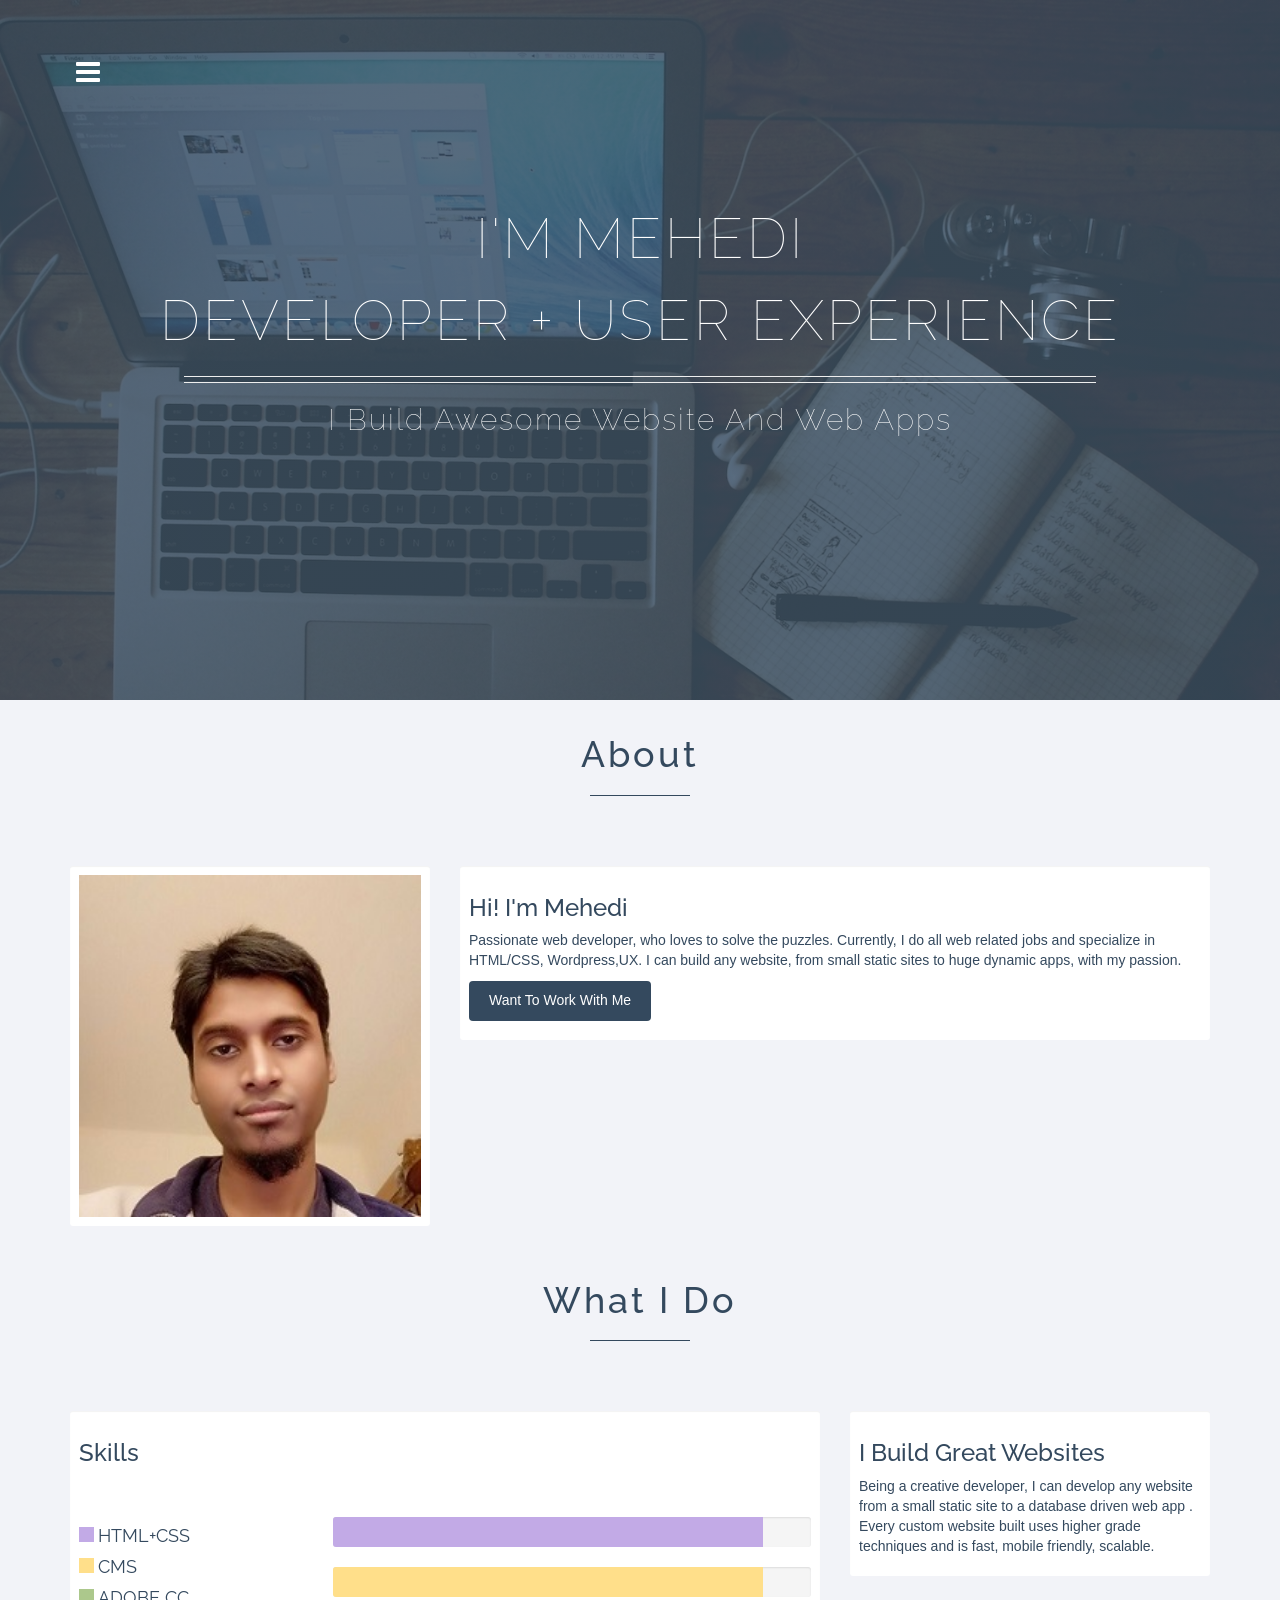
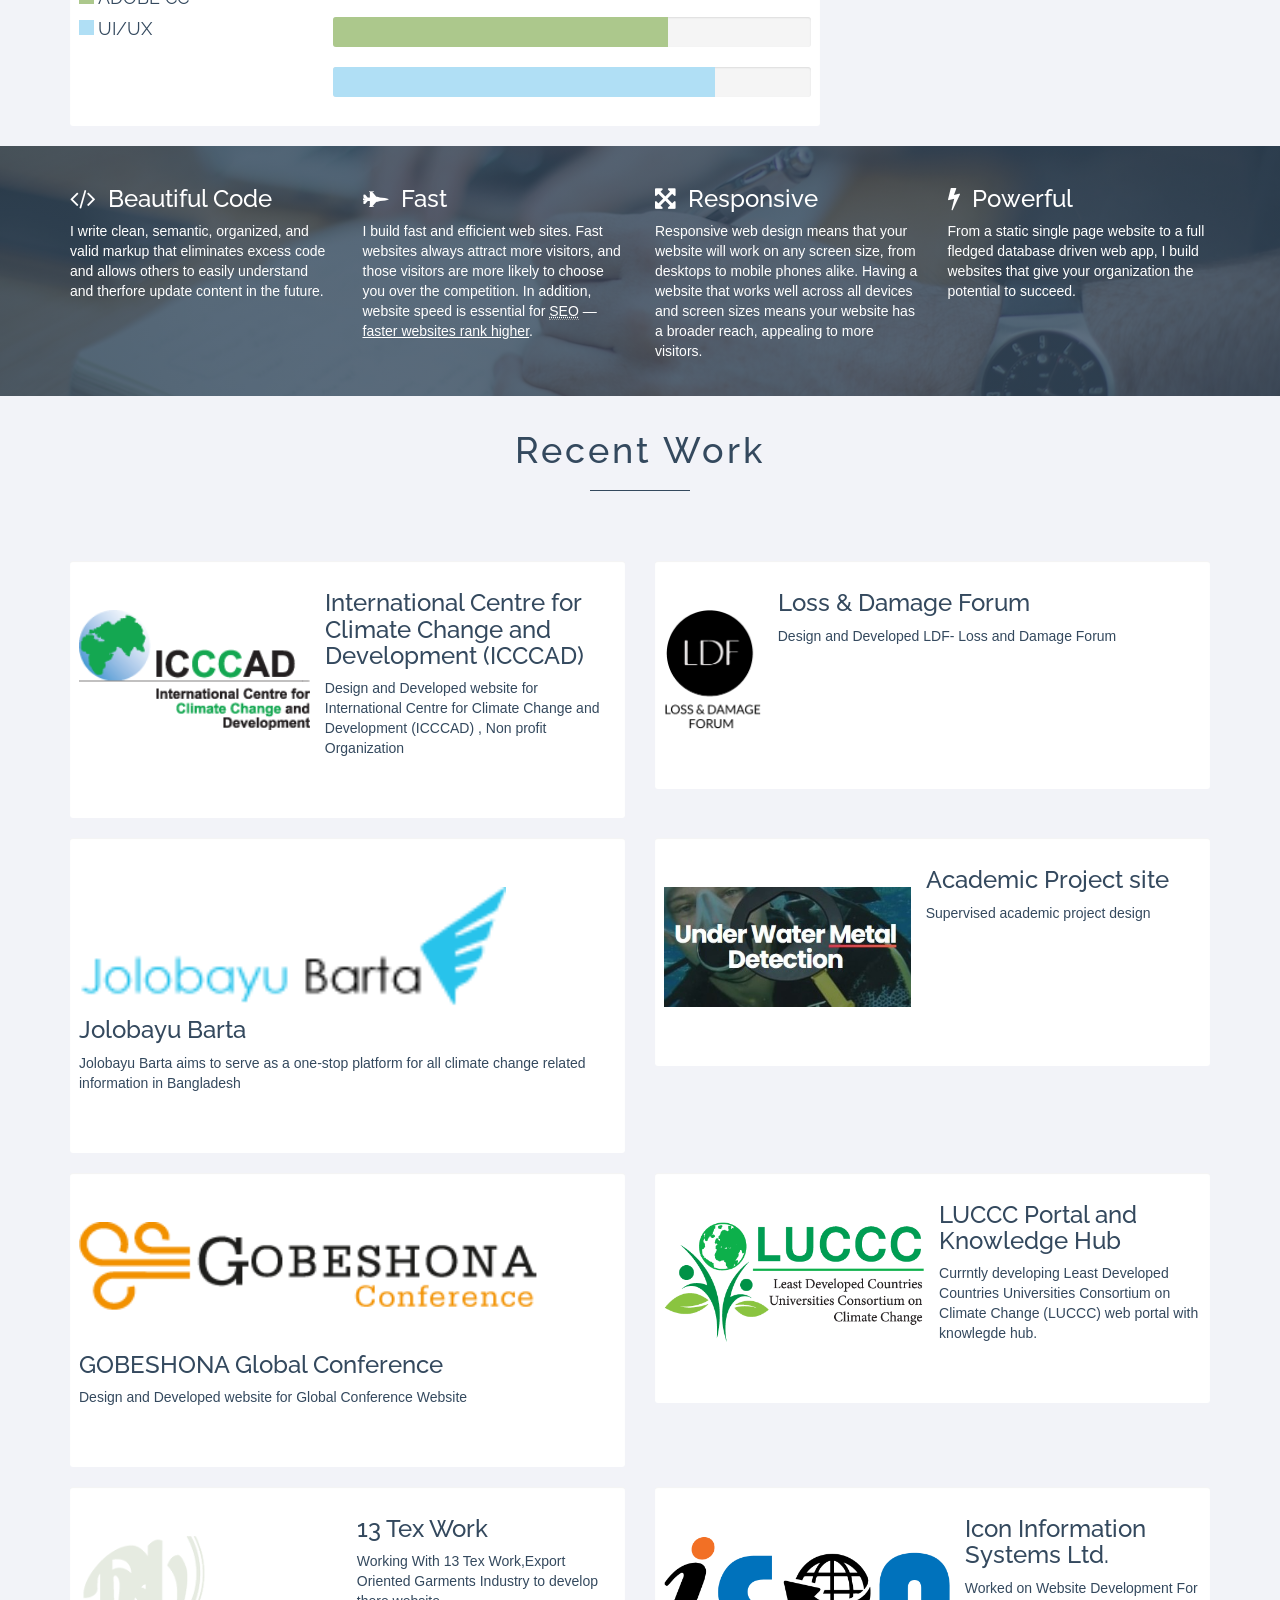
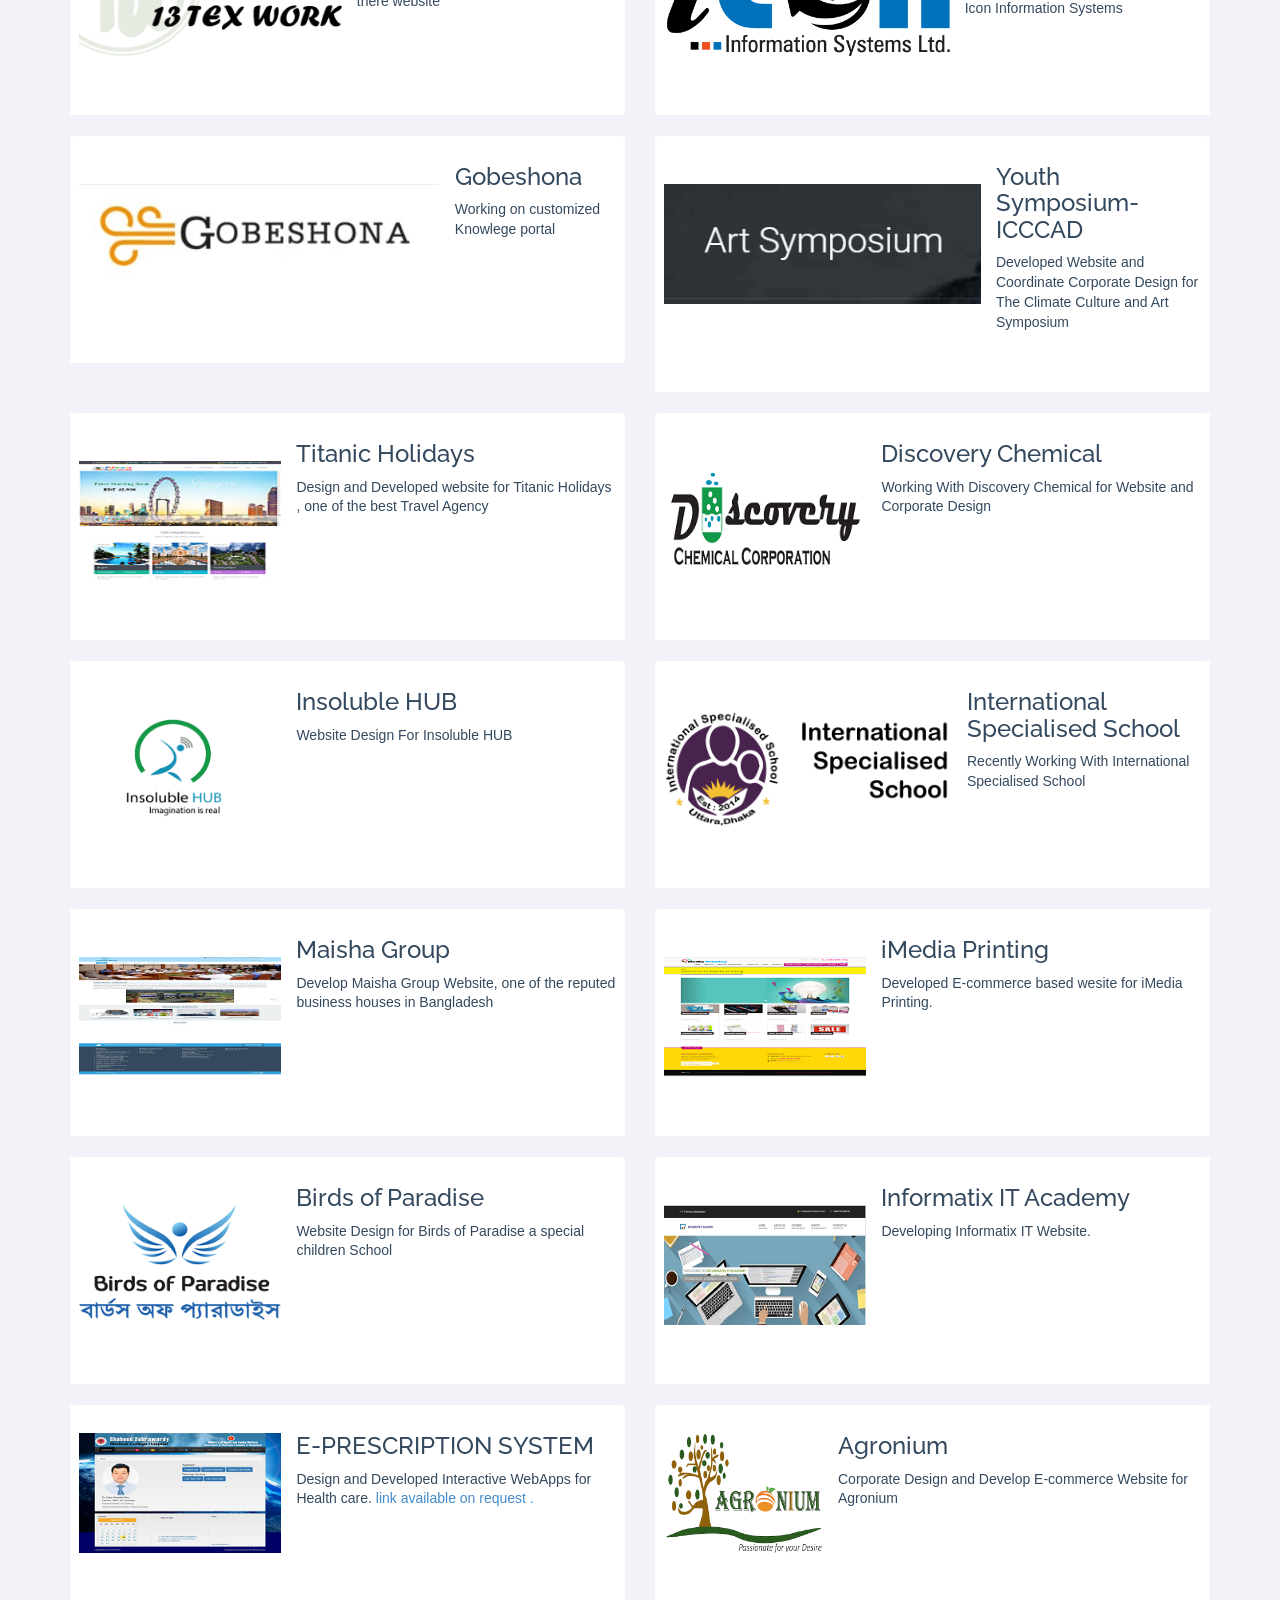
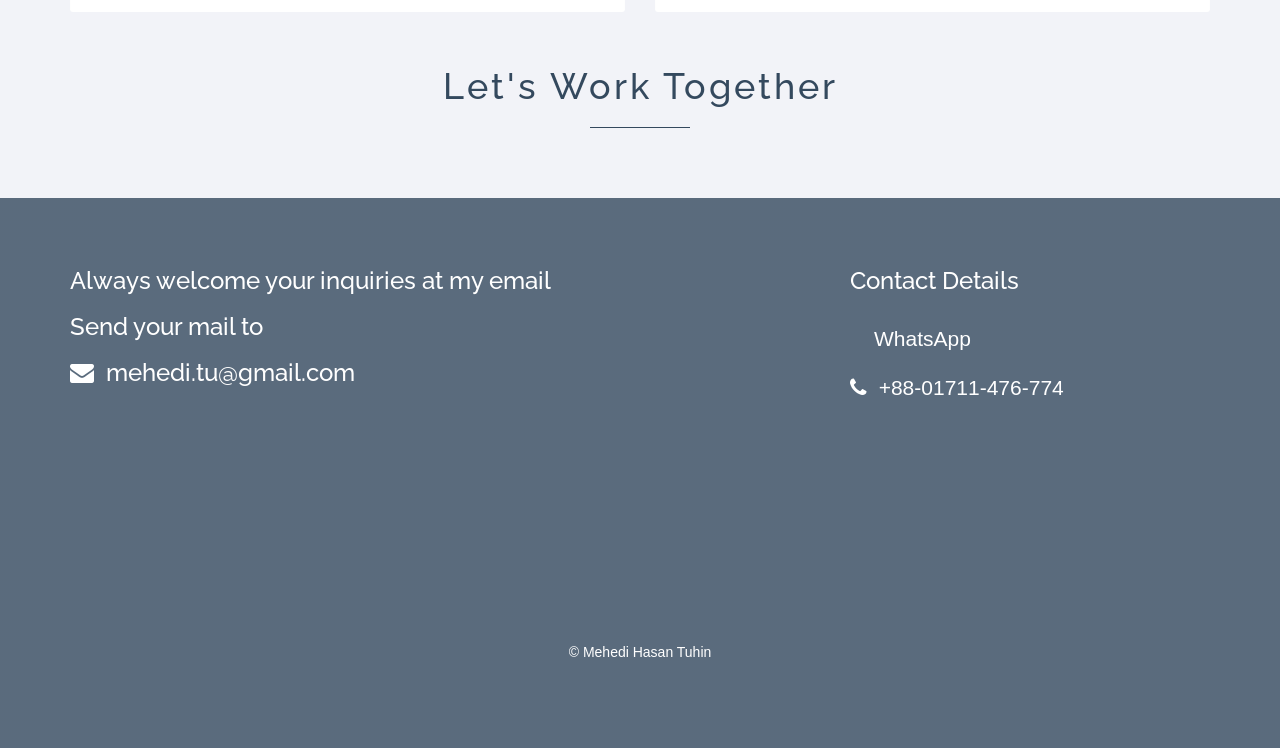
==== index.html @ 4c0e9d86 "Update index.html update code" ====
<!DOCTYPE html>
<html >
  <head>
    <meta charset="UTF-8">
    <title>Mehedi Hasan Tuhin</title>
    <meta charset="UTF-8">
<meta http-equiv="X-UA-Compatible" content="IE=edge">
<meta name="viewport" content="width=device-width, initial-scale=1">
<meta name="description" content="Mehedi Hasan Tuhin - Profesional web developer ">
<meta name="author" content="Mehedi Hasan Tuhin">
    
    
<link rel='stylesheet prefetch' href='https://netdna.bootstrapcdn.com/font-awesome/4.1.0/css/font-awesome.min.css'>
<link rel='stylesheet prefetch' href='https://fonts.googleapis.com/css?family=Raleway:100,500'>
<link rel="stylesheet" href="css/style.css">    
    
  </head>

  <body>

    <html lang="en">
<body>

  <nav class="main-nav" id="main-nav">
    <div style="height:80px;background: rgb(51,74,92);padding-top: 1px;"><h2 class="text-center" style="color:#fff; letter-spacing:2px;">MENU</h2></div>
    <ul class="nav nav-pills nav-stacked">
      <li class="active"><a href="#"><i class="fa fa-home fa-fw"></i>&nbsp; Home</a></li>
      <li><a href="#about"><i class="fa fa-user fa-fw"></i>&nbsp; About</a></li>
      <li><a href="#what-i-do"><i class="fa fa-signal fa-fw"></i>&nbsp; What I do</a></li>
      <li><a href="#work"><i class="fa fa-briefcase fa-fw"></i>&nbsp; Recent Work</a></li>
      <li><a href="#contact"><i class="fa fa-envelope-o fa-fw"></i>&nbsp; Contact</a></li>
    </ul>
  </nav>

  <div class="page-wrap">

    <div class="jumbotron">
      <div style="margin-top:130px" class="container">
        <a href="#main-nav" class="h5 open-menu"><i style="color:#fff; position: relative; bottom:120px; cursor:pointer;" class="fa fa-bars fa-2x fa-fw"></i></a>
        <a href="#" class="h5 close-menu"><i style="color:#fff; position: relative; bottom:120px; cursor:pointer;" class="fa fa-times fa-2x fa-fw"></i></a>
        <h1>I'm Mehedi</h1>
        <div class="spacer"></div>
        <h1>Developer + User Experience</h1>
        <div class="spacer"></div>
        <hr><hr>
        <h2 class="text-center">I build awesome website and  web apps</h2>
      </div>
    </div>

    <div class="section" id="about"><h1>About</h1><hr></div>

    <div class="container">
      <div class="row">
        <div class="col-md-4">
          <div class="well">
            <img src="images/Mehedi_Hasan_Tuhin.jpg" style="height:100%; width:100%">
          </div>
        </div>
        <div class="col-md-8">
          <div class="well">
            <h3>Hi! I'm Mehedi</h3>
            <p>Passionate web developer, who loves to solve the puzzles. Currently, I do all web related jobs and specialize in HTML/CSS, Wordpress,UX. I can build any website, from small static sites to huge dynamic apps, with my passion.</p>
            <p><a href="mailto:mehedi.tu@gmail.com?subject=Want%20Work%20With%20You" class="btn btn-default">Want to Work with me</a></p>
          </div>
        </div>
      </div><!--/.row-->
    </div><!--/.container-->

    <div class="section" id="what-i-do"><h1>What I Do</h1><hr></div>

    <div class="container">
      <div class="row">
        <div class="col-md-8">
          <div class="well">
            <h3>Skills</h3>
            <div class="spacer"></div><div class="spacer"></div>
            <div class="row">
              <div class="col-md-4">
                <div class="html"></div> <h4 style="font-weight: 400; display: inline;">HTML+CSS</h4><br>
                <div class="cms"></div> <h4 style="font-weight: 400; display: inline;">CMS</h4><br>
                <div class="adobe"></div> <h4 style="font-weight: 400; display: inline;">ADOBE CC</h4><br>
                <div class="ui"></div> <h4 style="font-weight: 400; display: inline; margin-bottom:5px;">UI/UX</h4>
              </div>
              <div class="col-md-8">
                <div class="progress">
                  <div class="progress-bar progress-bar-html" role="progressbar" aria-valuenow="90" aria-valuemin="0" aria-valuemax="100" style="width: 90%">
                    <span class="sr-only">HTML & CSS 90%</span>
                  </div>
                </div>
                <div class="progress">
                  <div class="progress-bar progress-bar-cms" role="progressbar" aria-valuenow="90" aria-valuemin="0" aria-valuemax="100" style="width: 90%">
                    <span class="sr-only">CMS 90%</span>
                  </div>
                </div>
                <div class="progress">
                  <div class="progress-bar progress-bar-adobe" role="progressbar" aria-valuenow="70" aria-valuemin="0" aria-valuemax="100" style="width: 70%">
                    <span class="sr-only">ADOBE CC 70%</span>
                  </div>
                </div>
                <div class="progress">
                  <div class="progress-bar progress-bar-ui" role="progressbar" aria-valuenow="80" aria-valuemin="0" aria-valuemax="100" style="width: 80%">
                    <span class="sr-only">UI/UX 80%</span>
                  </div>
                </div>
              </div><!--/.col-6-->
            </div>
          </div>
        </div>
        <div class="col-md-4">
          <div class="well">
            <h3>I Build Great Websites</h3>
            <p>Being a creative developer, I can develop any website from a small static site to a database driven web app . Every custom website built uses higher grade techniques and is fast, mobile friendly, scalable.</p>
          </div>
        </div>
      </div><!--/.row-->
    </div><!--/.container-->
    <div class="work visible-lg" style="height:250px !important;">
      <div class="container">
        <div class="row">
          <div class="col-md-3">
            <h3><i class="fa fa-code"></i>&nbsp; Beautiful Code</h3>
            <p>I write clean, semantic, organized, and valid markup that eliminates excess code and allows others to easily understand and therfore update content in the future.</p>
          </div>
          <div class="col-md-3">
            <h3><i class="fa fa-fighter-jet"></i>&nbsp; Fast</h3>
            <p>I build fast and efficient web sites. Fast websites always attract more visitors, and those visitors are more likely to choose you over the competition. In addition, website speed is essential for <abbr title="Search Engine Optimization">SEO</abbr> &mdash; <a href="http://moz.com/blog/how-website-speed-actually-impacts-search-ranking">faster websites rank higher</a>.</p>
          </div>
          <div class="col-md-3">
            <h3><i class="fa fa-arrows-alt"></i>&nbsp; Responsive</h3>
            <p>Responsive web design means that your website will work on any screen size, from desktops to mobile phones alike. Having a website that works well across all devices and screen sizes means your website has a broader reach, appealing to more visitors.</p>
          </div>
          <div class="col-md-3">
            <h3><i class="fa fa-bolt"></i>&nbsp; Powerful</h3>
            <p>From a static single page website to a full fledged database driven web app, I build websites that give your organization the potential to succeed.</p>
          </div>
        </div><!--/.row-->
      </div><!--/.container-->
    </div><!--/.work-->
	
	<!--mobile work-->
    <div class="container hidden-lg">
      <div class="row">
        <div class="col-md-12 col-sm-12 col-xs-12">
          <div class="well">
            <h3><i class="fa fa-code"></i>&nbsp; Beautiful Code</h3>
            <p>I write clean, semantic, organized, and valid markup that eliminates excess code and allows others to easily understand and therfore update content in the future.</p>
          </div>
        </div>
        <div class="col-md-12 col-sm-12 col-xs-12">
          <div class="well">
            <h3><i class="fa fa-fighter-jet"></i>&nbsp; Fast</h3>
            <p>I build fast and efficient web sites. Fast websites always attract more visitors, and those visitors are more likely to choose you over the competition. In addition, website speed is essential for <abbr title="Search Engine Optimization">SEO</abbr> &mdash; <a href="http://moz.com/blog/how-website-speed-actually-impacts-search-ranking">faster websites rank higher</a>.</p>
          </div>
        </div>
        <div class="col-md-12 col-sm-12 col-xs-12">
          <div class="well">
            <h3><i class="fa fa-arrows-alt"></i>&nbsp; Responsive</h3>
            <p>Responsive web design means that your website will work on any screen size, from desktops to mobile phones alike. Having a website that works well across all devices and screen sizes means your website has a broader reach, appealing to more visitors.</p>
          </div>
        </div>
        <div class="col-md-12 col-sm-12 col-xs-12">
          <div class="well">
            <h3><i class="fa fa-bolt"></i>&nbsp; Powerful</h3>
            <p>From a static single page website to a full fledged database driven web app, I build websites that give your organization the potential to succeed.</p>
          </div>
        </div>
      </div><!--/.row-->
    </div><!--/.container and mobile work-->


    <div class="section" id="work"><h1>Recent Work</h1><hr></div>

    <div class="container">
      <div class="row">
        <div class="col-md-6">
          <div class="well">
            <a href="http://www.icccad.net" target="_blank"><img src="images/portfolio/ICCCAD.png" alt="ICCCAD-logo" height="150px" class="pull-left" style="padding-right: 15px; padding-bottom: 10px; padding-top:20px;">
            <h3>International Centre for Climate Change and Development (ICCCAD)</h3></a>
            <p>Design and Developed website for International Centre for Climate Change and Development (ICCCAD) , Non profit Organization </p>
            <div class="spacer"></div><div class="spacer"></div>
          </div>
        </div>
        <div class="col-md-6">
          <div class="well">
            <a href="http://lossanddamageforum.org/" target="_blank"><img src="images/portfolio/lnd-Initials-Logo-s.png" alt="ggc-logo" height="150px" class="pull-left" style="padding-right: 15px; padding-bottom: 10px; padding-top:20px;">
            <h3>Loss & Damage Forum</h3></a>
            <p>Design and Developed LDF- Loss and Damage Forum</p>
            <div class="spacer"></div><div class="spacer"></div>
          </div>
        </div>
      </div><!--/.row-->
	   <!--more portfolio2-->
	<div class="row">
        <div class="col-md-6">
          <div class="well">
            <a href="http://jbarta.icccad.net" target="_blank"><img src="images/portfolio/jbarta.png" alt="jbarta-logo" height="150px" class="pull-left" style="padding-right: 15px; padding-bottom: 10px; padding-top:20px;">
            <h3>Jolobayu Barta</h3></a>
            <p>Jolobayu Barta aims to serve as a one-stop platform for all climate change related information in Bangladesh</p>
            <div class="spacer"></div><div class="spacer"></div>
          </div>
        </div>
        <div class="col-md-6">
          <div class="well">
            <a href="http://fz.tuhinitsme.com/" target="_blank"><img src="images/portfolio/prt-pic002.jpg" alt="portfolio-img" height="150px" class="pull-left" style="padding-right: 15px; padding-bottom: 10px; padding-top:20px;">
            <h3>Academic Project site </h3></a>
            <p>Supervised academic project design</p>
            <div class="spacer"></div><div class="spacer"></div>
          </div>
        </div>
     </div><!--/.row p2-->
	 <!--more portfolio-->
	 <div class="row">
        <div class="col-md-6">
          <div class="well">
            <a href="http://conference.gobeshona.net" target="_blank"><img src="images/portfolio/gobeshona-conference-logo-min.png" alt="ggc-logo" height="150px" class="pull-left" style="padding-right: 15px; padding-bottom: 10px; padding-top:20px;">
            <h3>GOBESHONA Global Conference</h3></a>
            <p>Design and Developed website for Global Conference Website</p>
            <div class="spacer"></div><div class="spacer"></div>
          </div>
        </div>
        <div class="col-md-6">
          <div class="well">
	<a href="http://www.luccc.org" target="_blank"><img src="images/portfolio/luccc-logo.png" alt="luccc-logo" height="150px" class="pull-left" style="padding-right: 15px; padding-bottom: 10px; padding-top:20px;">
            <h3>LUCCC Portal and Knowledge Hub</h3></a>
            <p>Currntly developing Least Developed Countries Universities Consortium on Climate Change (LUCCC) web portal with knowlegde hub.</p>
            <div class="spacer"></div><div class="spacer"></div>
          </div>
        </div>
      </div><!--/.row-->
	 <!--more portfolio-->
	 <div class="row">
        <div class="col-md-6">
          <div class="well">
            <a href="http://13texworkbd.com/" target="_blank"><img src="images/portfolio/13texwork_logo.png" alt="13texwork_logo" height="150px" class="pull-left" style="padding-right: 15px; padding-bottom: 10px; padding-top:20px;">
            <h3>13 Tex Work</h3></a>
            <p>Working With 13 Tex Work,Export Oriented Garments Industry to develop there website</p>
            <div class="spacer"></div><div class="spacer"></div>
          </div>
        </div>
	  <div class="col-md-6">
          <div class="well">
            <a href="http://iconisl.com"  target="_blank"><img src="images/portfolio/iconisl.png" alt="icon-logo" height="150px" class="pull-left" style="padding-right: 15px; padding-bottom: 10px; padding-top:20px;">
            <h3>Icon Information Systems Ltd.</h3></a>
            <p>Worked on Website Development For Icon Information Systems</p>
            <div class="spacer"></div><div class="spacer"></div>
          </div>
        </div>
      </div><!--/.row-->
	 <!--more portfolio-->
	    <div class="row">
        <div class="col-md-6">
          <div class="well">
           <a href="http://www.gobeshona.net" target="_blank"><img src="images/portfolio/gblogo.jpg" alt="gobeshona-logo" height="150px" class="pull-left" style="padding-right: 15px; padding-bottom: 10px; padding-top:20px;">
            <h3> Gobeshona</h3></a>
            <p> Working on customized Knowlege portal </p>
            <div class="spacer"></div><div class="spacer"></div>
          </div>
        </div>
        <div class="col-md-6">
          <div class="well">
            <a href="http://art-symposium-4youth.icccad.net/" target="_blank"><img src="images/portfolio/youth-sym-min.jpg" alt="dicovery-logo" height="150px" class="pull-left" style="padding-right: 15px; padding-bottom: 10px; padding-top:20px;">
            <h3>Youth Symposium-ICCCAD </h3></a>
            <p>Developed Website and Coordinate Corporate Design for The Climate Culture and Art Symposium</p>
            <div class="spacer"></div><div class="spacer"></div>
          </div>
        </div>
      </div><!--/.row-->
	 <!--more portfolio-->
	    <div class="row">
        <div class="col-md-6">
          <div class="well">
            <a href="http://www.titanicholidays.com" target="_blank"><img src="images/portfolio/titanic-web.png" alt="Titanoc Holidays" height="150px" class="pull-left" style="padding-right: 15px; padding-bottom: 10px; padding-top:20px;">
            <h3>Titanic Holidays</h3></a>
            <p>Design and Developed website for Titanic Holidays , one of the best Travel Agency</p>
            <div class="spacer"></div><div class="spacer"></div>
          </div>
        </div>
        <div class="col-md-6">
          <div class="well">
            <a href="http://discovery-chemical.com/" target="_blank"><img src="images/portfolio/dicovery-logo.png" alt="dicovery-logo" height="150px" class="pull-left" style="padding-right: 15px; padding-bottom: 10px; padding-top:20px;">
            <h3>Discovery Chemical</h3></a>
            <p>Working With Discovery Chemical for Website and Corporate Design </p>
            <div class="spacer"></div><div class="spacer"></div>
          </div>
        </div>
      </div><!--/.row-->
	 <!--more portfolio-->
	 <div class="row">
		 
		 <div class="col-md-6">
          <div class="well">
	
           <a href="http://insolublehub.com"  target="_blank"><img src="images/portfolio/insolube.png" alt="insoluble-logo" height="150px" class="pull-left" style="padding-right: 15px; padding-bottom: 10px; padding-top:20px;">
		<h3>Insoluble HUB</h3></a>
            <p>Website Design For Insoluble HUB</p>
            <div class="spacer"></div><div class="spacer"></div>
          </div>
        </div>
        
	<div class="col-md-6">
          <div class="well">
            <a href="http://www.intspschool.com" target="_blank"><img src="images/portfolio/intspschool.png" alt="dicovery-logo" height="150px" class="pull-left" style="padding-right: 15px; padding-bottom: 10px; padding-top:20px;">
            <h3> International Specialised School </h3></a>
            <p> Recently Working With International Specialised School </p>
            <div class="spacer"></div><div class="spacer"></div>
          </div>
        </div>
		   
	
      </div><!--/.row-->
	    
	    
	  <!--more portfolio-->
	   <div class="row">
        
        <div class="col-md-6">
          <div class="well">
            <a href="http://www.maishagroup.com/" target="_blank"><img src="images/portfolio/maishagroup.png" alt="maishagroup.com" height="150px" class="pull-left" style="padding-right: 15px; padding-bottom: 10px; padding-top:20px;">
            <h3>Maisha Group</h3></a>
            <p>Develop Maisha Group Website, one of the reputed business houses in Bangladesh</p>
            <div class="spacer"></div><div class="spacer"></div>
          </div>
        </div>
	<div class="col-md-6">
          <div class="well">
	
            <a href="http://www.imediaprinting.com.au" target="_blank"><img src="images/portfolio/imediaprinting.png" alt="imedia printing" height="150px" class="pull-left" style="padding-right: 15px; padding-bottom: 10px; padding-top:20px;">
            <h3>iMedia Printing</h3></a>
            <p>Developed E-commerce based wesite for iMedia Printing.</p>
            <div class="spacer"></div><div class="spacer"></div>
          </div>
        </div>	   
	
      </div><!--/.row-->
	  <!--more portfolio-->
	   <div class="row">
	<div class="col-md-6">
          <div class="well">
            <a href="http://bop.tuhinitsme.ml"  target="_blank"><img src="images/portfolio/bop-logo.png" alt="bop-logo" height="150px" class="pull-left" style="padding-right: 15px; padding-bottom: 10px; padding-top:20px;">
            <h3>Birds of Paradise</h3></a>
            <p>Website Design for Birds of Paradise  a special children School  </p>
            <div class="spacer"></div><div class="spacer"></div>
          </div>
        </div>
        <div class="col-md-6">
          <div class="well">
	
            <a href="http://www.informatixit.com"  target="_blank"><img src="images/portfolio/informatix-web.png" alt="informatixit.com" height="150px" class="pull-left" style="padding-right: 15px; padding-bottom: 10px; padding-top:20px;">
            <h3>Informatix IT Academy</h3></a>
            <p>Developing Informatix IT  Website.</p>
            <div class="spacer"></div><div class="spacer"></div>
          </div>
        </div>
        
      </div><!--/.row-->
	   <div class="row">
        <div class="col-md-6">
          <div class="well">
            <a href="#"><img src="images/portfolio/eprescrip.png" alt="E-PRESCRIPTION SYSTEM" height="150px" class="pull-left" style="padding-right: 15px; padding-bottom: 10px; padding-top:20px;"></a>
            <h3>E-PRESCRIPTION SYSTEM</h3>
            <p>Design and Developed Interactive WebApps for Health care.<a href="mailto:mehedi.tu@gmail.com" target="_top"> link available on request .</a></p>
            <div class="spacer"></div><div class="spacer"></div>
          </div>
        </div>
        <div class="col-md-6">
          <div class="well">
            <a href="http://www.agronium.com/"><img src="images/portfolio/agronium-logo.png" alt="agronium.com" height="150px" class="pull-left" style="padding-right: 15px; padding-bottom: 10px; padding-top:20px;"></a>
            <h3>Agronium</h3>
            <p>Corporate Design and Develop E-commerce Website for Agronium</p>
            <div class="spacer"></div><div class="spacer"></div>
          </div>
        </div>
      </div><!--/.row-->
	  <!--more portfolio--->
	  
	  
	  
    </div><!--/.container-->


    <!--<div class="hidden-xs"><div class="work-together" id="contact">LETS WORK TOGETHER</div></div>-->
    <div class="section" id="contact"><h1>Let&apos;s Work Together</h1><hr></div>

    <div class="work-together">
      <div class="container">
        <div class="row">
          <div class="col-lg-8 col-md-8 col-sm-12 col-xs-12">
            <h3> Always welcome your inquiries at my email</h3>
			<h3> Send your mail to</h3>
			<a href="mailto:mehedi.tu@gmail.com" target="_top">
			<h3> <i class="fa fa-envelope"></i>&nbsp; mehedi.tu@gmail.com</h3></a>
            <div class="spacer"></div>
            
          </div><!--/.col-->
          <div class="col-lg-4 col-md-4 hidden-sm hidden-xs">
            <h3>Contact Details</h3><div class="spacer"></div>
         	<p class="lead" style="text-indent:24px">WhatsApp</p>
            <p class="lead"><i class="fa fa-phone"></i>&nbsp; +88-01711-476-774</p>
           
          </div>
        </div><!--/.row-->
      </div><!--/.container-->
      <div class="container hidden-sm hidden-xs"><div class="spacer"></div><div class="spacer"></div>

 <div class="spacer"></div>
	  <div class="spacer"></div>
	  <div class="spacer"></div>
	  <div class="spacer"></div>
	  <div class="spacer"></div>
	  <div class="spacer"></div>
	  <div class="spacer"></div>
	  <div class="spacer"></div>
	  <div class="spacer"></div>
	  
	  <footer><p class="text-center">&copy; Mehedi Hasan Tuhin</p></footer></div>

    </div><!--/.work-together-->

  </div><!--/.page-wrap-->
</body>
</html>
    
    
    
    
    
  </body>
</html>
---- css/style.css ----
/*! normalize.css v3.0.0 | MIT License | git.io/normalize */html{font-family:sans-serif;-ms-text-size-adjust:100%;-webkit-text-size-adjust:100%}body{margin:0}article,aside,details,figcaption,figure,footer,header,hgroup,main,nav,section,summary{display:block}audio,canvas,progress,video{display:inline-block;vertical-align:baseline}audio:not([controls]){display:none;height:0}[hidden],template{display:none}a{background:transparent}a:active,a:hover{outline:0}abbr[title]{border-bottom:1px dotted}b,strong{font-weight:bold}dfn{font-style:italic}h1{font-size:2em;margin:0.67em 0}mark{background:#ff0;color:#000}small{font-size:80%}sub,sup{font-size:75%;line-height:0;position:relative;vertical-align:baseline}sup{top:-0.5em}sub{bottom:-0.25em}img{border:0}svg:not(:root){overflow:hidden}figure{margin:1em 40px}hr{-moz-box-sizing:content-box;box-sizing:content-box;height:0}pre{overflow:auto}code,kbd,pre,samp{font-family:monospace, monospace;font-size:1em}button,input,optgroup,select,textarea{color:inherit;font:inherit;margin:0}button{overflow:visible}button,select{text-transform:none}button,html input[type="button"],input[type="reset"],input[type="submit"]{-webkit-appearance:button;cursor:pointer}button[disabled],html input[disabled]{cursor:default}button::-moz-focus-inner,input::-moz-focus-inner{border:0;padding:0}input{line-height:normal}input[type="checkbox"],input[type="radio"]{-moz-box-sizing:border-box;box-sizing:border-box;padding:0}input[type="number"]::-webkit-inner-spin-button,input[type="number"]::-webkit-outer-spin-button{height:auto}input[type="search"]{-webkit-appearance:textfield;-moz-box-sizing:content-box;box-sizing:content-box}input[type="search"]::-webkit-search-cancel-button,input[type="search"]::-webkit-search-decoration{-webkit-appearance:none}fieldset{border:1px solid #c0c0c0;margin:0 2px;padding:0.35em 0.625em 0.75em}legend{border:0;padding:0}textarea{overflow:auto}optgroup{font-weight:bold}table{border-collapse:collapse;border-spacing:0}td,th{padding:0}*{-moz-box-sizing:border-box;box-sizing:border-box}*:before,*:after{-moz-box-sizing:border-box;box-sizing:border-box}html{font-size:62.5%;-webkit-tap-highlight-color:transparent}body{font-family:"Helvetica Neue",Helvetica,Arial,sans-serif;font-size:14px;line-height:1.42857;color:#333;background-color:#f2f3f8}input,button,select,textarea{font-family:inherit;font-size:inherit;line-height:inherit}a{color:#428bca;text-decoration:none}a:hover,a:focus{color:#2a6496;text-decoration:underline}a:focus{outline:thin dotted;outline:5px auto -webkit-focus-ring-color;outline-offset:-2px}figure{margin:0}img{vertical-align:middle}.img-responsive{display:block;max-width:100%;height:auto}.img-rounded{border-radius:6px}.img-thumbnail{padding:4px;line-height:1.42857;background-color:#f2f3f8;border:1px solid #ddd;border-radius:4px;-webkit-transition:all 0.2s ease-in-out;transition:all 0.2s ease-in-out;display:inline-block;max-width:100%;height:auto}.img-circle{border-radius:50%}hr{margin-top:20px;margin-bottom:20px;border:0;border-top:1px solid #34495e}.sr-only{position:absolute;width:1px;height:1px;margin:-1px;padding:0;overflow:hidden;clip:rect(0, 0, 0, 0);border:0}h1,h2,h3,h4,h5,h6,.h1,.h2,.h3,.h4,.h5,.h6{font-family:"Raleway","Helvetica Neue",Helvetica,Arial,sans-serif;font-weight:500;line-height:1.1;color:#34495e}h1 small,h1 .small,h2 small,h2 .small,h3 small,h3 .small,h4 small,h4 .small,h5 small,h5 .small,h6 small,h6 .small,.h1 small,.h1 .small,.h2 small,.h2 .small,.h3 small,.h3 .small,.h4 small,.h4 .small,.h5 small,.h5 .small,.h6 small,.h6 .small{font-weight:normal;line-height:1;color:#999}h1,.h1,h2,.h2,h3,.h3{margin-top:20px;margin-bottom:10px}h1 small,h1 .small,.h1 small,.h1 .small,h2 small,h2 .small,.h2 small,.h2 .small,h3 small,h3 .small,.h3 small,.h3 .small{font-size:65%}h4,.h4,h5,.h5,h6,.h6{margin-top:10px;margin-bottom:10px}h4 small,h4 .small,.h4 small,.h4 .small,h5 small,h5 .small,.h5 small,.h5 .small,h6 small,h6 .small,.h6 small,.h6 .small{font-size:75%}h1,.h1{font-size:36px}h2,.h2{font-size:30px}h3,.h3{font-size:24px}h4,.h4{font-size:18px}h5,.h5{font-size:14px}h6,.h6{font-size:12px}p{margin:0 0 10px;color:#34495e}.lead{margin-bottom:20px;font-size:16px;font-weight:200;line-height:1.4}@media (min-width: 768px){.lead{font-size:21px}}small,.small{font-size:85%}cite{font-style:normal}.text-left{text-align:left}.text-right{text-align:right}.text-center{text-align:center}.text-justify{text-align:justify}.text-muted{color:#999}.text-primary{color:#428bca}a.text-primary:hover{color:#3071a9}.text-success{color:#3c763d}a.text-success:hover{color:#2b542c}.text-info{color:#31708f}a.text-info:hover{color:#245269}.text-warning{color:#8a6d3b}a.text-warning:hover{color:#66512c}.text-danger{color:#a94442}a.text-danger:hover{color:#843534}.bg-primary{color:#fff}.bg-primary{background-color:#428bca}a.bg-primary:hover{background-color:#3071a9}.bg-success{background-color:#dff0d8}a.bg-success:hover{background-color:#c1e2b3}.bg-info{background-color:#d9edf7}a.bg-info:hover{background-color:#afd9ee}.bg-warning{background-color:#fcf8e3}a.bg-warning:hover{background-color:#f7ecb5}.bg-danger{background-color:#f2dede}a.bg-danger:hover{background-color:#e4b9b9}.page-header{padding-bottom:9px;margin:40px 0 20px;border-bottom:1px solid #eee}ul,ol{margin-top:0;margin-bottom:10px}ul ul,ul ol,ol ul,ol ol{margin-bottom:0}.list-unstyled,.list-inline{padding-left:0;list-style:none}.list-inline{margin-left:-5px}.list-inline>li{display:inline-block;padding-left:5px;padding-right:5px}dl{margin-top:0;margin-bottom:20px}dt,dd{line-height:1.42857}dt{font-weight:bold}dd{margin-left:0}@media (min-width: 768px){.dl-horizontal dt{float:left;width:160px;clear:left;text-align:right;overflow:hidden;text-overflow:ellipsis;white-space:nowrap}.dl-horizontal dd{margin-left:180px}.dl-horizontal dd:before,.dl-horizontal dd:after{content:" ";display:table}.dl-horizontal dd:after{clear:both}}abbr[title],abbr[data-original-title]{cursor:help;border-bottom:1px dotted #999}.initialism{font-size:90%;text-transform:uppercase}blockquote{padding:10px 20px;margin:0 0 20px;font-size:17.5px;border-left:5px solid #eee}blockquote p:last-child,blockquote ul:last-child,blockquote ol:last-child{margin-bottom:0}blockquote footer,blockquote small,blockquote .small{display:block;font-size:80%;line-height:1.42857;color:#999}blockquote footer:before,blockquote small:before,blockquote .small:before{content:'\2014 \00A0'}.blockquote-reverse,blockquote.pull-right{padding-right:15px;padding-left:0;border-right:5px solid #eee;border-left:0;text-align:right}.blockquote-reverse footer:before,.blockquote-reverse small:before,.blockquote-reverse .small:before,blockquote.pull-right footer:before,blockquote.pull-right small:before,blockquote.pull-right .small:before{content:''}.blockquote-reverse footer:after,.blockquote-reverse small:after,.blockquote-reverse .small:after,blockquote.pull-right footer:after,blockquote.pull-right small:after,blockquote.pull-right .small:after{content:'\00A0 \2014'}blockquote:before,blockquote:after{content:""}address{margin-bottom:20px;font-style:normal;line-height:1.42857}code,kbd,pre,samp{font-family:Menlo,Monaco,Consolas,"Courier New",monospace}code{padding:2px 4px;font-size:90%;color:#c7254e;background-color:#f9f2f4;white-space:nowrap;border-radius:4px}kbd{padding:2px 4px;font-size:90%;color:#fff;background-color:#333;border-radius:3px;box-shadow:inset 0 -1px 0 rgba(0,0,0,0.25)}pre{display:block;padding:9.5px;margin:0 0 10px;font-size:13px;line-height:1.42857;word-break:break-all;word-wrap:break-word;color:#333;background-color:#f5f5f5;border:1px solid #ccc;border-radius:4px}pre code{padding:0;font-size:inherit;color:inherit;white-space:pre-wrap;background-color:transparent;border-radius:0}.pre-scrollable{max-height:340px;overflow-y:scroll}.container{margin-right:auto;margin-left:auto;padding-left:15px;padding-right:15px}.container:before,.container:after{content:" ";display:table}.container:after{clear:both}@media (min-width: 768px){.container{width:750px}}@media (min-width: 992px){.container{width:970px}}@media (min-width: 1200px){.container{width:1170px}}.container-fluid{margin-right:auto;margin-left:auto;padding-left:15px;padding-right:15px}.container-fluid:before,.container-fluid:after{content:" ";display:table}.container-fluid:after{clear:both}.row{margin-left:-15px;margin-right:-15px}.row:before,.row:after{content:" ";display:table}.row:after{clear:both}.col-xs-1,.col-sm-1,.col-md-1,.col-lg-1,.col-xs-2,.col-sm-2,.col-md-2,.col-lg-2,.col-xs-3,.col-sm-3,.col-md-3,.col-lg-3,.col-xs-4,.col-sm-4,.col-md-4,.col-lg-4,.col-xs-5,.col-sm-5,.col-md-5,.col-lg-5,.col-xs-6,.col-sm-6,.col-md-6,.col-lg-6,.col-xs-7,.col-sm-7,.col-md-7,.col-lg-7,.col-xs-8,.col-sm-8,.col-md-8,.col-lg-8,.col-xs-9,.col-sm-9,.col-md-9,.col-lg-9,.col-xs-10,.col-sm-10,.col-md-10,.col-lg-10,.col-xs-11,.col-sm-11,.col-md-11,.col-lg-11,.col-xs-12,.col-sm-12,.col-md-12,.col-lg-12{position:relative;min-height:1px;padding-left:15px;padding-right:15px}.col-xs-1,.col-xs-2,.col-xs-3,.col-xs-4,.col-xs-5,.col-xs-6,.col-xs-7,.col-xs-8,.col-xs-9,.col-xs-10,.col-xs-11,.col-xs-12{float:left}.col-xs-1{width:8.33333%}.col-xs-2{width:16.66667%}.col-xs-3{width:25%}.col-xs-4{width:33.33333%}.col-xs-5{width:41.66667%}.col-xs-6{width:50%}.col-xs-7{width:58.33333%}.col-xs-8{width:66.66667%}.col-xs-9{width:75%}.col-xs-10{width:83.33333%}.col-xs-11{width:91.66667%}.col-xs-12{width:100%}.col-xs-pull-0{right:0%}.col-xs-pull-1{right:8.33333%}.col-xs-pull-2{right:16.66667%}.col-xs-pull-3{right:25%}.col-xs-pull-4{right:33.33333%}.col-xs-pull-5{right:41.66667%}.col-xs-pull-6{right:50%}.col-xs-pull-7{right:58.33333%}.col-xs-pull-8{right:66.66667%}.col-xs-pull-9{right:75%}.col-xs-pull-10{right:83.33333%}.col-xs-pull-11{right:91.66667%}.col-xs-pull-12{right:100%}.col-xs-push-0{left:0%}.col-xs-push-1{left:8.33333%}.col-xs-push-2{left:16.66667%}.col-xs-push-3{left:25%}.col-xs-push-4{left:33.33333%}.col-xs-push-5{left:41.66667%}.col-xs-push-6{left:50%}.col-xs-push-7{left:58.33333%}.col-xs-push-8{left:66.66667%}.col-xs-push-9{left:75%}.col-xs-push-10{left:83.33333%}.col-xs-push-11{left:91.66667%}.col-xs-push-12{left:100%}.col-xs-offset-0{margin-left:0%}.col-xs-offset-1{margin-left:8.33333%}.col-xs-offset-2{margin-left:16.66667%}.col-xs-offset-3{margin-left:25%}.col-xs-offset-4{margin-left:33.33333%}.col-xs-offset-5{margin-left:41.66667%}.col-xs-offset-6{margin-left:50%}.col-xs-offset-7{margin-left:58.33333%}.col-xs-offset-8{margin-left:66.66667%}.col-xs-offset-9{margin-left:75%}.col-xs-offset-10{margin-left:83.33333%}.col-xs-offset-11{margin-left:91.66667%}.col-xs-offset-12{margin-left:100%}@media (min-width: 768px){.col-sm-1,.col-sm-2,.col-sm-3,.col-sm-4,.col-sm-5,.col-sm-6,.col-sm-7,.col-sm-8,.col-sm-9,.col-sm-10,.col-sm-11,.col-sm-12{float:left}.col-sm-1{width:8.33333%}.col-sm-2{width:16.66667%}.col-sm-3{width:25%}.col-sm-4{width:33.33333%}.col-sm-5{width:41.66667%}.col-sm-6{width:50%}.col-sm-7{width:58.33333%}.col-sm-8{width:66.66667%}.col-sm-9{width:75%}.col-sm-10{width:83.33333%}.col-sm-11{width:91.66667%}.col-sm-12{width:100%}.col-sm-pull-0{right:0%}.col-sm-pull-1{right:8.33333%}.col-sm-pull-2{right:16.66667%}.col-sm-pull-3{right:25%}.col-sm-pull-4{right:33.33333%}.col-sm-pull-5{right:41.66667%}.col-sm-pull-6{right:50%}.col-sm-pull-7{right:58.33333%}.col-sm-pull-8{right:66.66667%}.col-sm-pull-9{right:75%}.col-sm-pull-10{right:83.33333%}.col-sm-pull-11{right:91.66667%}.col-sm-pull-12{right:100%}.col-sm-push-0{left:0%}.col-sm-push-1{left:8.33333%}.col-sm-push-2{left:16.66667%}.col-sm-push-3{left:25%}.col-sm-push-4{left:33.33333%}.col-sm-push-5{left:41.66667%}.col-sm-push-6{left:50%}.col-sm-push-7{left:58.33333%}.col-sm-push-8{left:66.66667%}.col-sm-push-9{left:75%}.col-sm-push-10{left:83.33333%}.col-sm-push-11{left:91.66667%}.col-sm-push-12{left:100%}.col-sm-offset-0{margin-left:0%}.col-sm-offset-1{margin-left:8.33333%}.col-sm-offset-2{margin-left:16.66667%}.col-sm-offset-3{margin-left:25%}.col-sm-offset-4{margin-left:33.33333%}.col-sm-offset-5{margin-left:41.66667%}.col-sm-offset-6{margin-left:50%}.col-sm-offset-7{margin-left:58.33333%}.col-sm-offset-8{margin-left:66.66667%}.col-sm-offset-9{margin-left:75%}.col-sm-offset-10{margin-left:83.33333%}.col-sm-offset-11{margin-left:91.66667%}.col-sm-offset-12{margin-left:100%}}@media (min-width: 992px){.col-md-1,.col-md-2,.col-md-3,.col-md-4,.col-md-5,.col-md-6,.col-md-7,.col-md-8,.col-md-9,.col-md-10,.col-md-11,.col-md-12{float:left}.col-md-1{width:8.33333%}.col-md-2{width:16.66667%}.col-md-3{width:25%}.col-md-4{width:33.33333%}.col-md-5{width:41.66667%}.col-md-6{width:50%}.col-md-7{width:58.33333%}.col-md-8{width:66.66667%}.col-md-9{width:75%}.col-md-10{width:83.33333%}.col-md-11{width:91.66667%}.col-md-12{width:100%}.col-md-pull-0{right:0%}.col-md-pull-1{right:8.33333%}.col-md-pull-2{right:16.66667%}.col-md-pull-3{right:25%}.col-md-pull-4{right:33.33333%}.col-md-pull-5{right:41.66667%}.col-md-pull-6{right:50%}.col-md-pull-7{right:58.33333%}.col-md-pull-8{right:66.66667%}.col-md-pull-9{right:75%}.col-md-pull-10{right:83.33333%}.col-md-pull-11{right:91.66667%}.col-md-pull-12{right:100%}.col-md-push-0{left:0%}.col-md-push-1{left:8.33333%}.col-md-push-2{left:16.66667%}.col-md-push-3{left:25%}.col-md-push-4{left:33.33333%}.col-md-push-5{left:41.66667%}.col-md-push-6{left:50%}.col-md-push-7{left:58.33333%}.col-md-push-8{left:66.66667%}.col-md-push-9{left:75%}.col-md-push-10{left:83.33333%}.col-md-push-11{left:91.66667%}.col-md-push-12{left:100%}.col-md-offset-0{margin-left:0%}.col-md-offset-1{margin-left:8.33333%}.col-md-offset-2{margin-left:16.66667%}.col-md-offset-3{margin-left:25%}.col-md-offset-4{margin-left:33.33333%}.col-md-offset-5{margin-left:41.66667%}.col-md-offset-6{margin-left:50%}.col-md-offset-7{margin-left:58.33333%}.col-md-offset-8{margin-left:66.66667%}.col-md-offset-9{margin-left:75%}.col-md-offset-10{margin-left:83.33333%}.col-md-offset-11{margin-left:91.66667%}.col-md-offset-12{margin-left:100%}}@media (min-width: 1200px){.col-lg-1,.col-lg-2,.col-lg-3,.col-lg-4,.col-lg-5,.col-lg-6,.col-lg-7,.col-lg-8,.col-lg-9,.col-lg-10,.col-lg-11,.col-lg-12{float:left}.col-lg-1{width:8.33333%}.col-lg-2{width:16.66667%}.col-lg-3{width:25%}.col-lg-4{width:33.33333%}.col-lg-5{width:41.66667%}.col-lg-6{width:50%}.col-lg-7{width:58.33333%}.col-lg-8{width:66.66667%}.col-lg-9{width:75%}.col-lg-10{width:83.33333%}.col-lg-11{width:91.66667%}.col-lg-12{width:100%}.col-lg-pull-0{right:0%}.col-lg-pull-1{right:8.33333%}.col-lg-pull-2{right:16.66667%}.col-lg-pull-3{right:25%}.col-lg-pull-4{right:33.33333%}.col-lg-pull-5{right:41.66667%}.col-lg-pull-6{right:50%}.col-lg-pull-7{right:58.33333%}.col-lg-pull-8{right:66.66667%}.col-lg-pull-9{right:75%}.col-lg-pull-10{right:83.33333%}.col-lg-pull-11{right:91.66667%}.col-lg-pull-12{right:100%}.col-lg-push-0{left:0%}.col-lg-push-1{left:8.33333%}.col-lg-push-2{left:16.66667%}.col-lg-push-3{left:25%}.col-lg-push-4{left:33.33333%}.col-lg-push-5{left:41.66667%}.col-lg-push-6{left:50%}.col-lg-push-7{left:58.33333%}.col-lg-push-8{left:66.66667%}.col-lg-push-9{left:75%}.col-lg-push-10{left:83.33333%}.col-lg-push-11{left:91.66667%}.col-lg-push-12{left:100%}.col-lg-offset-0{margin-left:0%}.col-lg-offset-1{margin-left:8.33333%}.col-lg-offset-2{margin-left:16.66667%}.col-lg-offset-3{margin-left:25%}.col-lg-offset-4{margin-left:33.33333%}.col-lg-offset-5{margin-left:41.66667%}.col-lg-offset-6{margin-left:50%}.col-lg-offset-7{margin-left:58.33333%}.col-lg-offset-8{margin-left:66.66667%}.col-lg-offset-9{margin-left:75%}.col-lg-offset-10{margin-left:83.33333%}.col-lg-offset-11{margin-left:91.66667%}.col-lg-offset-12{margin-left:100%}}fieldset{padding:0;margin:0;border:0;min-width:0}legend{display:block;width:100%;padding:0;margin-bottom:20px;font-size:21px;line-height:inherit;color:#333;border:0;border-bottom:1px solid #e5e5e5}label{display:inline-block;margin-bottom:5px;font-weight:bold}input[type="search"]{-moz-box-sizing:border-box;box-sizing:border-box}input[type="radio"],input[type="checkbox"]{margin:4px 0 0;margin-top:1px \9;line-height:normal}input[type="file"]{display:block}input[type="range"]{display:block;width:100%}select[multiple],select[size]{height:auto}input[type="file"]:focus,input[type="radio"]:focus,input[type="checkbox"]:focus{outline:thin dotted;outline:5px auto -webkit-focus-ring-color;outline-offset:-2px}output{display:block;padding-top:7px;font-size:14px;line-height:1.42857;color:#555}.form-control{display:block;width:100%;height:34px;padding:6px 12px;font-size:14px;line-height:1.42857;color:#555;background-color:#fff;background-image:none;border:none;border-radius:3px;background:#eee;-webkit-transition:border-color ease-in-out 0.15s,box-shadow ease-in-out 0.15s;transition:border-color ease-in-out 0.15s,box-shadow ease-in-out 0.15s}.form-control:focus{border-color:#66afe9;outline:0;box-shadow:inset 0 1px 1px rgba(0,0,0,0.075),0 0 8px rgba(102,175,233,0.6)}.form-control::-moz-placeholder{color:#999;opacity:1}.form-control:-ms-input-placeholder{color:#999}.form-control::-webkit-input-placeholder{color:#999}.form-control[disabled],.form-control[readonly],fieldset[disabled] .form-control{cursor:not-allowed;background-color:#eee;opacity:1}textarea.form-control{height:auto}input[type="search"]{-webkit-appearance:none}input[type="date"]{line-height:34px}.form-group{margin-bottom:15px}.radio,.checkbox{display:block;min-height:20px;margin-top:10px;margin-bottom:10px;padding-left:20px}.radio label,.checkbox label{display:inline;font-weight:normal;cursor:pointer}.radio input[type="radio"],.radio-inline input[type="radio"],.checkbox input[type="checkbox"],.checkbox-inline input[type="checkbox"]{float:left;margin-left:-20px}.radio+.radio,.checkbox+.checkbox{margin-top:-5px}.radio-inline,.checkbox-inline{display:inline-block;padding-left:20px;margin-bottom:0;vertical-align:middle;font-weight:normal;cursor:pointer}.radio-inline+.radio-inline,.checkbox-inline+.checkbox-inline{margin-top:0;margin-left:10px}input[type="radio"][disabled],fieldset[disabled] input[type="radio"],input[type="checkbox"][disabled],fieldset[disabled] input[type="checkbox"],.radio[disabled],fieldset[disabled] .radio,.radio-inline[disabled],fieldset[disabled] .radio-inline,.checkbox[disabled],fieldset[disabled] .checkbox,.checkbox-inline[disabled],fieldset[disabled] .checkbox-inline{cursor:not-allowed}.input-sm{height:30px;padding:5px 10px;font-size:12px;line-height:1.5;border-radius:3px}select.input-sm{height:30px;line-height:30px}textarea.input-sm,select[multiple].input-sm{height:auto}.input-lg{height:46px;padding:10px 16px;font-size:18px;line-height:1.33;border-radius:6px}select.input-lg{height:46px;line-height:46px}textarea.input-lg,select[multiple].input-lg{height:auto}.has-feedback{position:relative}.has-feedback .form-control{padding-right:42.5px}.has-feedback .form-control-feedback{position:absolute;top:25px;right:0;display:block;width:34px;height:34px;line-height:34px;text-align:center}.has-success .help-block,.has-success .control-label,.has-success .radio,.has-success .checkbox,.has-success .radio-inline,.has-success .checkbox-inline{color:#3c763d}.has-success .form-control{border-color:#3c763d;box-shadow:inset 0 1px 1px rgba(0,0,0,0.075)}.has-success .form-control:focus{border-color:#2b542c;box-shadow:inset 0 1px 1px rgba(0,0,0,0.075),0 0 6px #67b168}.has-success .input-group-addon{color:#3c763d;border-color:#3c763d;background-color:#dff0d8}.has-success .form-control-feedback{color:#3c763d}.has-warning .help-block,.has-warning .control-label,.has-warning .radio,.has-warning .checkbox,.has-warning .radio-inline,.has-warning .checkbox-inline{color:#8a6d3b}.has-warning .form-control{border-color:#8a6d3b;box-shadow:inset 0 1px 1px rgba(0,0,0,0.075)}.has-warning .form-control:focus{border-color:#66512c;box-shadow:inset 0 1px 1px rgba(0,0,0,0.075),0 0 6px #c0a16b}.has-warning .input-group-addon{color:#8a6d3b;border-color:#8a6d3b;background-color:#fcf8e3}.has-warning .form-control-feedback{color:#8a6d3b}.has-error .help-block,.has-error .control-label,.has-error .radio,.has-error .checkbox,.has-error .radio-inline,.has-error .checkbox-inline{color:#a94442}.has-error .form-control{border-color:#a94442;box-shadow:inset 0 1px 1px rgba(0,0,0,0.075)}.has-error .form-control:focus{border-color:#843534;box-shadow:inset 0 1px 1px rgba(0,0,0,0.075),0 0 6px #ce8483}.has-error .input-group-addon{color:#a94442;border-color:#a94442;background-color:#f2dede}.has-error .form-control-feedback{color:#a94442}.form-control-static{margin-bottom:0}.help-block{display:block;margin-top:5px;margin-bottom:10px;color:#737373}@media (min-width: 768px){.form-inline .form-group{display:inline-block;margin-bottom:0;vertical-align:middle}.form-inline .form-control{display:inline-block;width:auto;vertical-align:middle}.form-inline .input-group>.form-control{width:100%}.form-inline .control-label{margin-bottom:0;vertical-align:middle}.form-inline .radio,.form-inline .checkbox{display:inline-block;margin-top:0;margin-bottom:0;padding-left:0;vertical-align:middle}.form-inline .radio input[type="radio"],.form-inline .checkbox input[type="checkbox"]{float:none;margin-left:0}.form-inline .has-feedback .form-control-feedback{top:0}}.form-horizontal .control-label,.form-horizontal .radio,.form-horizontal .checkbox,.form-horizontal .radio-inline,.form-horizontal .checkbox-inline{margin-top:0;margin-bottom:0;padding-top:7px}.form-horizontal .radio,.form-horizontal .checkbox{min-height:27px}.form-horizontal .form-group{margin-left:-15px;margin-right:-15px}.form-horizontal .form-group:before,.form-horizontal .form-group:after{content:" ";display:table}.form-horizontal .form-group:after{clear:both}.form-horizontal .form-control-static{padding-top:7px}@media (min-width: 768px){.form-horizontal .control-label{text-align:right}}.form-horizontal .has-feedback .form-control-feedback{top:0;right:15px}.contact{width:100%;margin-bottom:10px;background:rgba(0,0,0,0.3);border:none;outline:none;padding:10px;font-size:13px;color:#fff;text-shadow:1px 1px 1px rgba(0,0,0,0.3);border:1px solid rgba(0,0,0,0.3);border-radius:4px;box-shadow:inset 0 -5px 45px rgba(100,100,100,0.2),0 1px 1px rgba(255,255,255,0.2)}.contact:focus{box-shadow:inset 0 -5px 45px rgba(100,100,100,0.4),0 1px 1px rgba(255,255,255,0.2)}.btn{display:inline-block;margin-bottom:0;font-weight:normal;text-align:center;vertical-align:middle;cursor:pointer;background-image:none;border:1px solid transparent;white-space:nowrap;padding:6px 12px;font-size:14px;line-height:1.42857;border-radius:4px;-webkit-user-select:none;-moz-user-select:none;-ms-user-select:none;user-select:none}.btn:focus,.btn:active:focus,.btn.active:focus{outline:thin dotted;outline:5px auto -webkit-focus-ring-color;outline-offset:-2px}.btn:hover,.btn:focus{color:#333;text-decoration:none}.btn:active,.btn.active{outline:0;background-image:none;box-shadow:inset 0 3px 5px rgba(0,0,0,0.125)}.btn.disabled,.btn[disabled],fieldset[disabled] .btn{cursor:not-allowed;pointer-events:none;opacity:0.65;filter:alpha(opacity=65);box-shadow:none}.btn-default{color:#333;background-color:#fff;border-color:#ccc}.btn-default:hover,.btn-default:focus,.btn-default:active,.btn-default.active{color:#333;background-color:#ebebeb;border-color:#adadad}.open .btn-default.dropdown-toggle{color:#333;background-color:#ebebeb;border-color:#adadad}.btn-default:active,.btn-default.active{background-image:none}.open .btn-default.dropdown-toggle{background-image:none}.btn-default.disabled,.btn-default.disabled:hover,.btn-default.disabled:focus,.btn-default.disabled:active,.btn-default.disabled.active,.btn-default[disabled],.btn-default[disabled]:hover,.btn-default[disabled]:focus,.btn-default[disabled]:active,.btn-default[disabled].active,fieldset[disabled] .btn-default,fieldset[disabled] .btn-default:hover,fieldset[disabled] .btn-default:focus,fieldset[disabled] .btn-default:active,fieldset[disabled] .btn-default.active{background-color:#fff;border-color:#ccc}.btn-default .badge{color:#fff;background-color:#333}.btn-primary{color:#fff;background-color:#428bca;border-color:#357ebd}.btn-primary:hover,.btn-primary:focus,.btn-primary:active,.btn-primary.active{color:#fff;background-color:#3276b1;border-color:#285e8e}.open .btn-primary.dropdown-toggle{color:#fff;background-color:#3276b1;border-color:#285e8e}.btn-primary:active,.btn-primary.active{background-image:none}.open .btn-primary.dropdown-toggle{background-image:none}.btn-primary.disabled,.btn-primary.disabled:hover,.btn-primary.disabled:focus,.btn-primary.disabled:active,.btn-primary.disabled.active,.btn-primary[disabled],.btn-primary[disabled]:hover,.btn-primary[disabled]:focus,.btn-primary[disabled]:active,.btn-primary[disabled].active,fieldset[disabled] .btn-primary,fieldset[disabled] .btn-primary:hover,fieldset[disabled] .btn-primary:focus,fieldset[disabled] .btn-primary:active,fieldset[disabled] .btn-primary.active{background-color:#428bca;border-color:#357ebd}.btn-primary .badge{color:#428bca;background-color:#fff}.btn-success{color:#fff;background-color:#5cb85c;border-color:#4cae4c}.btn-success:hover,.btn-success:focus,.btn-success:active,.btn-success.active{color:#fff;background-color:#47a447;border-color:#398439}.open .btn-success.dropdown-toggle{color:#fff;background-color:#47a447;border-color:#398439}.btn-success:active,.btn-success.active{background-image:none}.open .btn-success.dropdown-toggle{background-image:none}.btn-success.disabled,.btn-success.disabled:hover,.btn-success.disabled:focus,.btn-success.disabled:active,.btn-success.disabled.active,.btn-success[disabled],.btn-success[disabled]:hover,.btn-success[disabled]:focus,.btn-success[disabled]:active,.btn-success[disabled].active,fieldset[disabled] .btn-success,fieldset[disabled] .btn-success:hover,fieldset[disabled] .btn-success:focus,fieldset[disabled] .btn-success:active,fieldset[disabled] .btn-success.active{background-color:#5cb85c;border-color:#4cae4c}.btn-success .badge{color:#5cb85c;background-color:#fff}.btn-info{color:#fff;background-color:#5bc0de;border-color:#46b8da}.btn-info:hover,.btn-info:focus,.btn-info:active,.btn-info.active{color:#fff;background-color:#39b3d7;border-color:#269abc}.open .btn-info.dropdown-toggle{color:#fff;background-color:#39b3d7;border-color:#269abc}.btn-info:active,.btn-info.active{background-image:none}.open .btn-info.dropdown-toggle{background-image:none}.btn-info.disabled,.btn-info.disabled:hover,.btn-info.disabled:focus,.btn-info.disabled:active,.btn-info.disabled.active,.btn-info[disabled],.btn-info[disabled]:hover,.btn-info[disabled]:focus,.btn-info[disabled]:active,.btn-info[disabled].active,fieldset[disabled] .btn-info,fieldset[disabled] .btn-info:hover,fieldset[disabled] .btn-info:focus,fieldset[disabled] .btn-info:active,fieldset[disabled] .btn-info.active{background-color:#5bc0de;border-color:#46b8da}.btn-info .badge{color:#5bc0de;background-color:#fff}.btn-warning{color:#fff;background-color:#f0ad4e;border-color:#eea236}.btn-warning:hover,.btn-warning:focus,.btn-warning:active,.btn-warning.active{color:#fff;background-color:#ed9c28;border-color:#d58512}.open .btn-warning.dropdown-toggle{color:#fff;background-color:#ed9c28;border-color:#d58512}.btn-warning:active,.btn-warning.active{background-image:none}.open .btn-warning.dropdown-toggle{background-image:none}.btn-warning.disabled,.btn-warning.disabled:hover,.btn-warning.disabled:focus,.btn-warning.disabled:active,.btn-warning.disabled.active,.btn-warning[disabled],.btn-warning[disabled]:hover,.btn-warning[disabled]:focus,.btn-warning[disabled]:active,.btn-warning[disabled].active,fieldset[disabled] .btn-warning,fieldset[disabled] .btn-warning:hover,fieldset[disabled] .btn-warning:focus,fieldset[disabled] .btn-warning:active,fieldset[disabled] .btn-warning.active{background-color:#f0ad4e;border-color:#eea236}.btn-warning .badge{color:#f0ad4e;background-color:#fff}.btn-danger{color:#fff;background-color:#d9534f;border-color:#d43f3a}.btn-danger:hover,.btn-danger:focus,.btn-danger:active,.btn-danger.active{color:#fff;background-color:#d2322d;border-color:#ac2925}.open .btn-danger.dropdown-toggle{color:#fff;background-color:#d2322d;border-color:#ac2925}.btn-danger:active,.btn-danger.active{background-image:none}.open .btn-danger.dropdown-toggle{background-image:none}.btn-danger.disabled,.btn-danger.disabled:hover,.btn-danger.disabled:focus,.btn-danger.disabled:active,.btn-danger.disabled.active,.btn-danger[disabled],.btn-danger[disabled]:hover,.btn-danger[disabled]:focus,.btn-danger[disabled]:active,.btn-danger[disabled].active,fieldset[disabled] .btn-danger,fieldset[disabled] .btn-danger:hover,fieldset[disabled] .btn-danger:focus,fieldset[disabled] .btn-danger:active,fieldset[disabled] .btn-danger.active{background-color:#d9534f;border-color:#d43f3a}.btn-danger .badge{color:#d9534f;background-color:#fff}.btn-link{color:#428bca;font-weight:normal;cursor:pointer;border-radius:0}.btn-link,.btn-link:active,.btn-link[disabled],fieldset[disabled] .btn-link{background-color:transparent;box-shadow:none}.btn-link,.btn-link:hover,.btn-link:focus,.btn-link:active{border-color:transparent}.btn-link:hover,.btn-link:focus{color:#2a6496;text-decoration:underline;background-color:transparent}.btn-link[disabled]:hover,.btn-link[disabled]:focus,fieldset[disabled] .btn-link:hover,fieldset[disabled] .btn-link:focus{color:#999;text-decoration:none}.btn-lg{padding:10px 16px;font-size:18px;line-height:1.33;border-radius:6px}.btn-sm{padding:5px 10px;font-size:12px;line-height:1.5;border-radius:3px}.btn-xs{padding:1px 5px;font-size:12px;line-height:1.5;border-radius:3px}.btn-block{display:block;width:100%;padding-left:0;padding-right:0}.btn-block+.btn-block{margin-top:5px}input[type="submit"].btn-block,input[type="reset"].btn-block,input[type="button"].btn-block{width:100%}.btn-default{padding:20px;padding-top:10px;padding-bottom:10px;background:#34495e;border:none;color:#fff;text-transform:capitalize}.btn-default:hover,.btn-default:active{background:#46627f;color:#fff}.fade{opacity:0;-webkit-transition:opacity 0.15s linear;transition:opacity 0.15s linear}.fade.in{opacity:1}.collapse{display:none}.collapse.in{display:block}.collapsing{position:relative;height:0;overflow:hidden;-webkit-transition:height 0.35s ease;transition:height 0.35s ease}.nav{margin-bottom:0;padding-left:0;list-style:none}.nav:before,.nav:after{content:" ";display:table}.nav:after{clear:both}.nav>li{position:relative;display:block}.nav>li>a{position:relative;display:block;padding:10px 15px}.nav>li>a:hover,.nav>li>a:focus{text-decoration:none}.nav>li.disabled>a{color:#999}.nav>li.disabled>a:hover,.nav>li.disabled>a:focus{color:#999;text-decoration:none;background-color:transparent;cursor:not-allowed}.nav .open>a,.nav .open>a:hover,.nav .open>a:focus{background-color:#eee;border-color:#428bca}.nav .nav-divider{height:1px;margin:9px 0;overflow:hidden;background-color:#e5e5e5}.nav>li>a>img{max-width:none}.nav-tabs{border-bottom:1px solid #ddd}.nav-tabs>li{float:left;margin-bottom:-1px}.nav-tabs>li>a{margin-right:2px;line-height:1.42857;border:1px solid transparent}.nav-tabs>li>a:hover{border-color:#eee #eee #ddd}.nav-tabs>li.active>a,.nav-tabs>li.active>a:hover,.nav-tabs>li.active>a:focus{color:#555;background-color:#f2f3f8;border:1px solid #ddd;border-bottom-color:transparent;cursor:default}.nav-pills{color:#ccc}.nav-pills>li{float:left;border-bottom:1px solid #3f3f46}.nav-pills>li+li{margin-left:2px}.nav-pills>li.active>a,.nav-pills>li.active>a:hover,.nav-pills>li.active>a:focus{color:#428bca;background-color:#27272c}.nav-stacked>li{float:none}.nav-stacked>li+li{margin-top:2px;margin-left:0}.nav-justified,.nav-tabs.nav-justified{width:100%}.nav-justified>li,.nav-tabs.nav-justified>li{float:none}.nav-justified>li>a,.nav-tabs.nav-justified>li>a{text-align:center;margin-bottom:5px}.nav-justified>.dropdown .dropdown-menu{top:auto;left:auto}@media (min-width: 768px){.nav-justified>li,.nav-tabs.nav-justified>li{display:table-cell;width:1%}.nav-justified>li>a,.nav-tabs.nav-justified>li>a{margin-bottom:0}}.nav-tabs-justified,.nav-tabs.nav-justified{border-bottom:0}.nav-tabs-justified>li>a,.nav-tabs.nav-justified>li>a{margin-right:0}.nav-tabs-justified>.active>a,.nav-tabs.nav-justified>.active>a,.nav-tabs-justified>.active>a:hover,.nav-tabs.nav-justified>.active>a:hover,.nav-tabs-justified>.active>a:focus,.nav-tabs.nav-justified>.active>a:focus{border:1px solid #ddd}@media (min-width: 768px){.nav-tabs-justified>li>a,.nav-tabs.nav-justified>li>a{border-bottom:1px solid #ddd}.nav-tabs-justified>.active>a,.nav-tabs.nav-justified>.active>a,.nav-tabs-justified>.active>a:hover,.nav-tabs.nav-justified>.active>a:hover,.nav-tabs-justified>.active>a:focus,.nav-tabs.nav-justified>.active>a:focus{border-bottom-color:#f2f3f8}}.tab-content>.tab-pane{display:none}.tab-content>.active{display:block}.nav-tabs .dropdown-menu{margin-top:-1px;border-top-right-radius:0;border-top-left-radius:0}.page-wrap{float:right;width:100%;-webkit-transition:width 0.2s ease;transition:width 0.2s ease}.main-nav{position:fixed;top:0;width:0;height:100%;background:#333339;overflow-y:auto;-webkit-transition:width .2s ease;transition:width .2s ease;color:#ccc !important}.main-nav a{color:#ccc}.close-menu{display:none}#main-nav:target{width:40%}#main-nav:target+.page-wrap{width:60%;overflow-x:hidden}#main-nav:target+.page-wrap .open-menu{display:none}#main-nav:target+.page-wrap .close-menu{display:block}#main-nav:target+.page-wrap .main-header{width:60%;left:40%}.jumbotron{padding:30px;color:#fff;background-color:#eee;height:700px;background:-webkit-linear-gradient(rgba(52,73,94,0.8), rgba(52,73,94,0.8)), url(https://tuhinitsme.github.io/images/bgimg/computer.jpg) no-repeat center center fixed;background:linear-gradient(rgba(52,73,94,0.8), rgba(52,73,94,0.8)),url(https://tuhinitsme.github.io/images/bgimg/computer.jpg) no-repeat center center fixed;background-size:cover;text-transform:capitalize}.jumbotron hr{width:80%;margin:5px auto;border-color:#eee}.jumbotron h1,.jumbotron .h1{color:inherit;font-size:56px;text-align:center;margin:0 auto;font-weight:100;letter-spacing:3px;text-transform:uppercase}.jumbotron h2,.jumbotron .h2{font-weight:100;letter-spacing:2px;color:inherit}.jumbotron p{font-size:21px;font-weight:200}.container .jumbotron{border-radius:6px}.jumbotron .container{max-width:100%}@media screen and (min-width: 768px){.jumbotron{padding-top:48px;padding-bottom:48px}.container .jumbotron{padding-left:60px;padding-right:60px}}@media screen and (max-width: 768px){.jumbotron h1,.jumbotron .h1{font-size:35px}.jumbotron h2,.jumbotron .h2{font-size:21px}}.section{font-size:56px;text-align:center;margin-top:35px;letter-spacing:3px;font-weight:500;color:#34495e;text-transform:capitalize}.section hr{width:100px;height:50px}.work{background:-webkit-linear-gradient(rgba(52,73,94,0.8), rgba(52,73,94,0.8)), url(https://tuhinitsme.github.io/images/bgimg/writing.jpg) no-repeat center center;background:linear-gradient(rgba(52,73,94,0.8), rgba(52,73,94,0.8)),url(https://tuhinitsme.github.io/images/bgimg/writing.jpg) no-repeat center center;height:250px;background-size:cover;padding-top:20px}.work h3,.work p{color:#fff !important}.work a{color:#fff !important;text-decoration:underline}.work-together{background:-webkit-linear-gradient(rgba(52,73,94,0.8), rgba(52,73,94,0.8)), url(https://tuhinitsme.github.io/images/bgimg/collab.jpg) no-repeat center center fixed;background:linear-gradient(rgba(52,73,94,0.8), rgba(52,73,94,0.8)),url(https://tuhinitsme.github.io/images/bgimg/collab.jpg) no-repeat center center fixed;height:550px;background-size:cover;padding-top:50px;color:#fff}.work-together h3,.work-together h4,.work-together p,.work-together label{color:#fff}@-webkit-keyframes progress-bar-stripes{from{background-position:40px 0}to{background-position:0 0}}@keyframes progress-bar-stripes{from{background-position:40px 0}to{background-position:0 0}}.progress{overflow:hidden;height:30px;margin-bottom:20px;background-color:#f5f5f5;border-radius:3px;box-shadow:inset 0 1px 2px rgba(0,0,0,0.1)}.progress-bar{float:left;width:0%;height:100%;font-size:12px;line-height:20px;color:#fff;text-align:center;background-color:#428bca;-webkit-transition:width 0.6s ease;transition:width 0.6s ease}.progress-striped .progress-bar{background-image:-webkit-linear-gradient(45deg, rgba(255,255,255,0.15) 25%, transparent 25%, transparent 50%, rgba(255,255,255,0.15) 50%, rgba(255,255,255,0.15) 75%, transparent 75%, transparent);background-image:linear-gradient(45deg, rgba(255,255,255,0.15) 25%, transparent 25%, transparent 50%, rgba(255,255,255,0.15) 50%, rgba(255,255,255,0.15) 75%, transparent 75%, transparent);background-size:40px 40px}.progress.active .progress-bar{-webkit-animation:progress-bar-stripes 2s linear infinite;animation:progress-bar-stripes 2s linear infinite}.progress-bar-html{background-color:#c2aae6}.progress-striped .progress-bar-html{background-image:-webkit-linear-gradient(45deg, rgba(255,255,255,0.15) 25%, transparent 25%, transparent 50%, rgba(255,255,255,0.15) 50%, rgba(255,255,255,0.15) 75%, transparent 75%, transparent);background-image:linear-gradient(45deg, rgba(255,255,255,0.15) 25%, transparent 25%, transparent 50%, rgba(255,255,255,0.15) 50%, rgba(255,255,255,0.15) 75%, transparent 75%, transparent)}.progress-bar-cms{background-color:#ffdf8a}.progress-striped .progress-bar-cms{background-image:-webkit-linear-gradient(45deg, rgba(255,255,255,0.15) 25%, transparent 25%, transparent 50%, rgba(255,255,255,0.15) 50%, rgba(255,255,255,0.15) 75%, transparent 75%, transparent);background-image:linear-gradient(45deg, rgba(255,255,255,0.15) 25%, transparent 25%, transparent 50%, rgba(255,255,255,0.15) 50%, rgba(255,255,255,0.15) 75%, transparent 75%, transparent)}.progress-bar-adobe{background-color:#acc88c}.progress-striped .progress-bar-adobe{background-image:-webkit-linear-gradient(45deg, rgba(255,255,255,0.15) 25%, transparent 25%, transparent 50%, rgba(255,255,255,0.15) 50%, rgba(255,255,255,0.15) 75%, transparent 75%, transparent);background-image:linear-gradient(45deg, rgba(255,255,255,0.15) 25%, transparent 25%, transparent 50%, rgba(255,255,255,0.15) 50%, rgba(255,255,255,0.15) 75%, transparent 75%, transparent)}.progress-bar-ui{background-color:#b0dff5}.progress-striped .progress-bar-ui{background-image:-webkit-linear-gradient(45deg, rgba(255,255,255,0.15) 25%, transparent 25%, transparent 50%, rgba(255,255,255,0.15) 50%, rgba(255,255,255,0.15) 75%, transparent 75%, transparent);background-image:linear-gradient(45deg, rgba(255,255,255,0.15) 25%, transparent 25%, transparent 50%, rgba(255,255,255,0.15) 50%, rgba(255,255,255,0.15) 75%, transparent 75%, transparent)}.html,.cms,.adobe,.ui{height:15px;width:15px;display:inline-block;margin-top:10px}.html{background:#c2aae6}.cms{background:#ffdf8a}.adobe{background:#acc88c}.ui{background:#b0dff5}.list-group{margin-bottom:20px;padding-left:0}.list-group-item{position:relative;display:block;padding:10px 15px;margin-bottom:-1px;background-color:#fff;border:1px solid #ddd}.list-group-item:first-child{border-top-right-radius:4px;border-top-left-radius:4px}.list-group-item:last-child{margin-bottom:0;border-bottom-right-radius:4px;border-bottom-left-radius:4px}.list-group-item>.badge{float:right}.list-group-item>.badge+.badge{margin-right:5px}a.list-group-item{color:#555}a.list-group-item .list-group-item-heading{color:#333}a.list-group-item:hover,a.list-group-item:focus{text-decoration:none;background-color:#f5f5f5}a.list-group-item.active,a.list-group-item.active:hover,a.list-group-item.active:focus{z-index:2;color:#fff;background-color:#428bca;border-color:#428bca}a.list-group-item.active .list-group-item-heading,a.list-group-item.active:hover .list-group-item-heading,a.list-group-item.active:focus .list-group-item-heading{color:inherit}a.list-group-item.active .list-group-item-text,a.list-group-item.active:hover .list-group-item-text,a.list-group-item.active:focus .list-group-item-text{color:#e1edf7}.list-group-item-success{color:#3c763d;background-color:#dff0d8}a.list-group-item-success{color:#3c763d}a.list-group-item-success .list-group-item-heading{color:inherit}a.list-group-item-success:hover,a.list-group-item-success:focus{color:#3c763d;background-color:#d0e9c6}a.list-group-item-success.active,a.list-group-item-success.active:hover,a.list-group-item-success.active:focus{color:#fff;background-color:#3c763d;border-color:#3c763d}.list-group-item-info{color:#31708f;background-color:#d9edf7}a.list-group-item-info{color:#31708f}a.list-group-item-info .list-group-item-heading{color:inherit}a.list-group-item-info:hover,a.list-group-item-info:focus{color:#31708f;background-color:#c4e3f3}a.list-group-item-info.active,a.list-group-item-info.active:hover,a.list-group-item-info.active:focus{color:#fff;background-color:#31708f;border-color:#31708f}.list-group-item-warning{color:#8a6d3b;background-color:#fcf8e3}a.list-group-item-warning{color:#8a6d3b}a.list-group-item-warning .list-group-item-heading{color:inherit}a.list-group-item-warning:hover,a.list-group-item-warning:focus{color:#8a6d3b;background-color:#faf2cc}a.list-group-item-warning.active,a.list-group-item-warning.active:hover,a.list-group-item-warning.active:focus{color:#fff;background-color:#8a6d3b;border-color:#8a6d3b}.list-group-item-danger{color:#a94442;background-color:#f2dede}a.list-group-item-danger{color:#a94442}a.list-group-item-danger .list-group-item-heading{color:inherit}a.list-group-item-danger:hover,a.list-group-item-danger:focus{color:#a94442;background-color:#ebcccc}a.list-group-item-danger.active,a.list-group-item-danger.active:hover,a.list-group-item-danger.active:focus{color:#fff;background-color:#a94442;border-color:#a94442}.list-group-item-heading{margin-top:0;margin-bottom:5px}.list-group-item-text{margin-bottom:0;line-height:1.3}.well{min-height:20px;padding:9px;margin-bottom:20px;background-color:#fff;border-radius:3px;box-shadow:inset 0 1px 1px rgba(0,0,0,0.05)}.well blockquote{border-color:#ddd;border-color:rgba(0,0,0,0.15)}.well-lg{padding:24px;border-radius:6px}.well-sm{padding:9px;border-radius:3px}.clearfix:before,.clearfix:after{content:" ";display:table}.clearfix:after{clear:both}.center-block{display:block;margin-left:auto;margin-right:auto}.pull-right{float:right !important}.pull-left{float:left !important}.hide{display:none !important}.show{display:block !important}.invisible{visibility:hidden}.text-hide{font:0/0 a;color:transparent;text-shadow:none;background-color:transparent;border:0}.hidden{display:none !important;visibility:hidden !important}.affix{position:fixed}.spacer{clear:both;height:20px}@-ms-viewport{width:device-width}.visible-xs,.visible-sm,.visible-md,.visible-lg{display:none !important}@media (max-width: 767px){.visible-xs{display:block !important}table.visible-xs{display:table}tr.visible-xs{display:table-row !important}th.visible-xs,td.visible-xs{display:table-cell !important}}@media (min-width: 768px) and (max-width: 991px){.visible-sm{display:block !important}table.visible-sm{display:table}tr.visible-sm{display:table-row !important}th.visible-sm,td.visible-sm{display:table-cell !important}}@media (min-width: 992px) and (max-width: 1199px){.visible-md{display:block !important}table.visible-md{display:table}tr.visible-md{display:table-row !important}th.visible-md,td.visible-md{display:table-cell !important}}@media (min-width: 1200px){.visible-lg{display:block !important}table.visible-lg{display:table}tr.visible-lg{display:table-row !important}th.visible-lg,td.visible-lg{display:table-cell !important}}@media (max-width: 767px){.hidden-xs{display:none !important}}@media (min-width: 768px) and (max-width: 991px){.hidden-sm{display:none !important}}@media (min-width: 992px) and (max-width: 1199px){.hidden-md{display:none !important}}@media (min-width: 1200px){.hidden-lg{display:none !important}}.visible-print{display:none !important}@media print{.visible-print{display:block !important}table.visible-print{display:table}tr.visible-print{display:table-row !important}th.visible-print,td.visible-print{display:table-cell !important}}@media print{.hidden-print{display:none !important}}
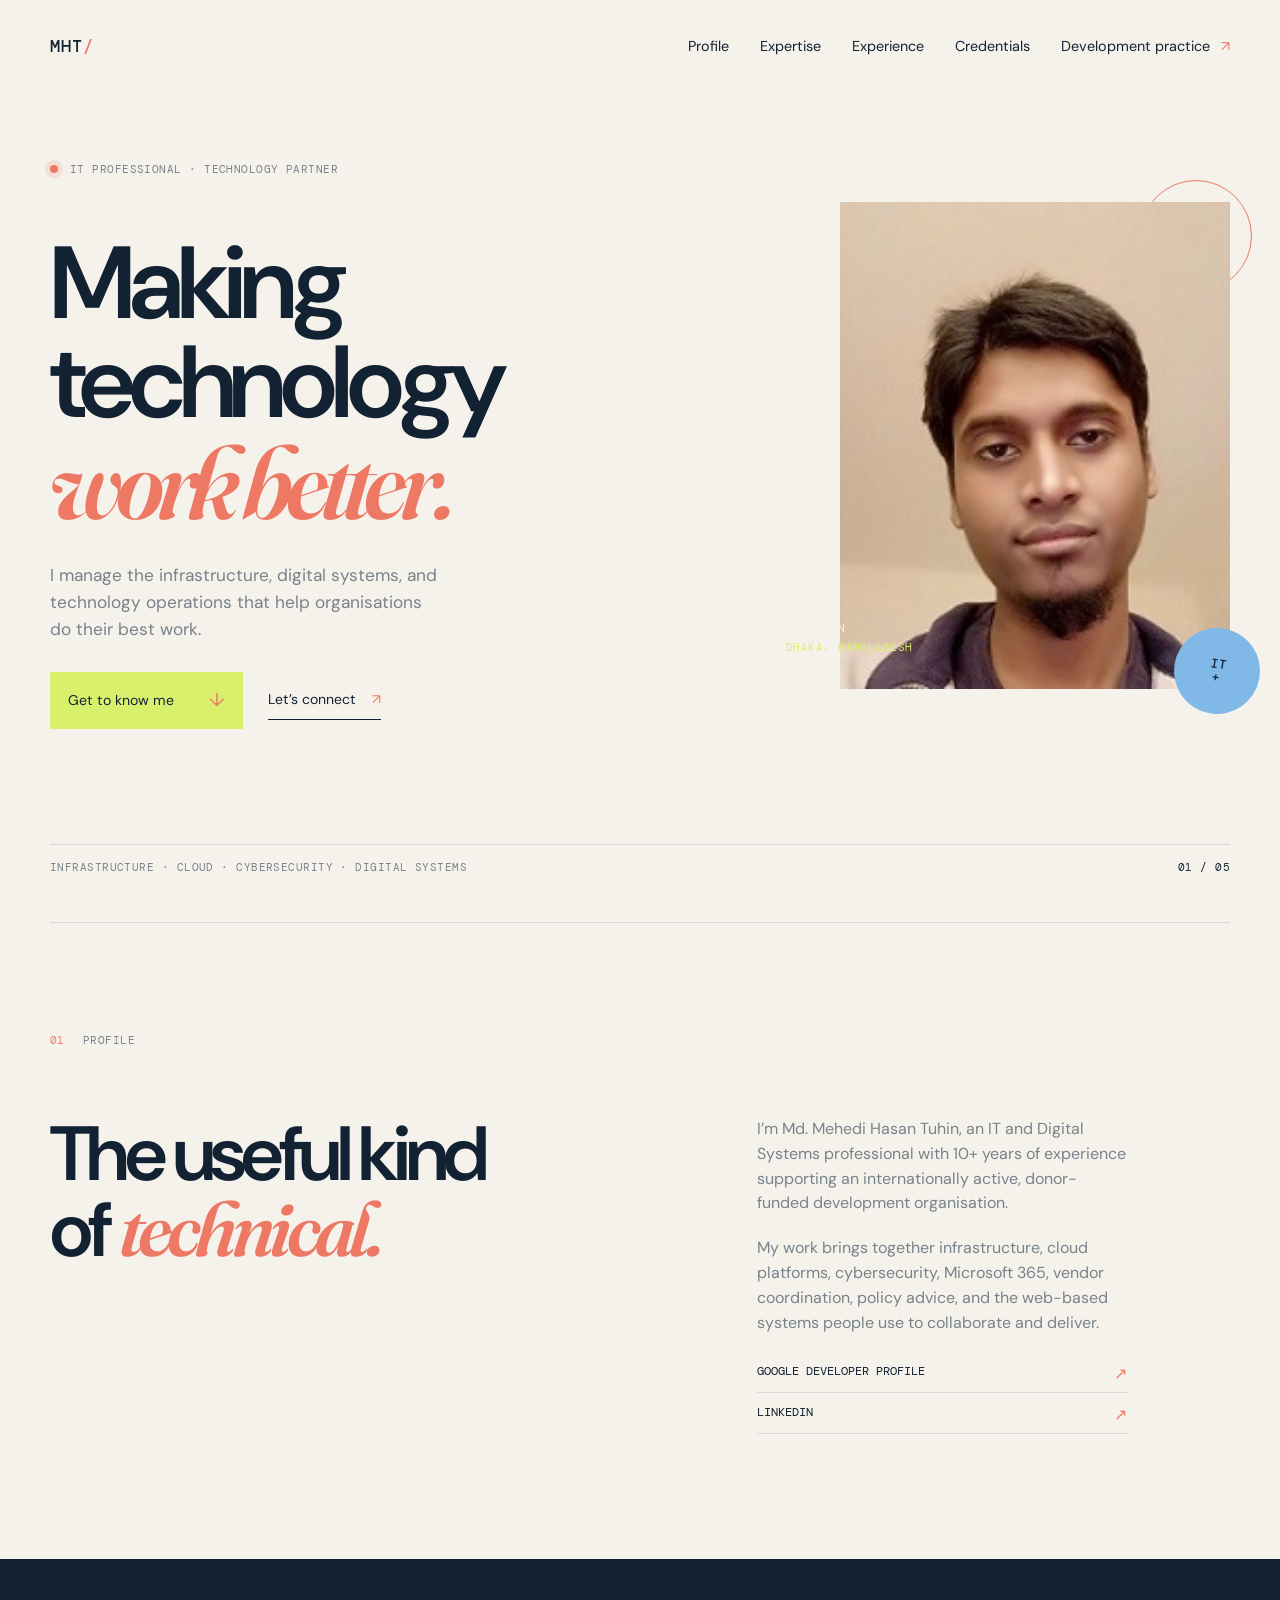
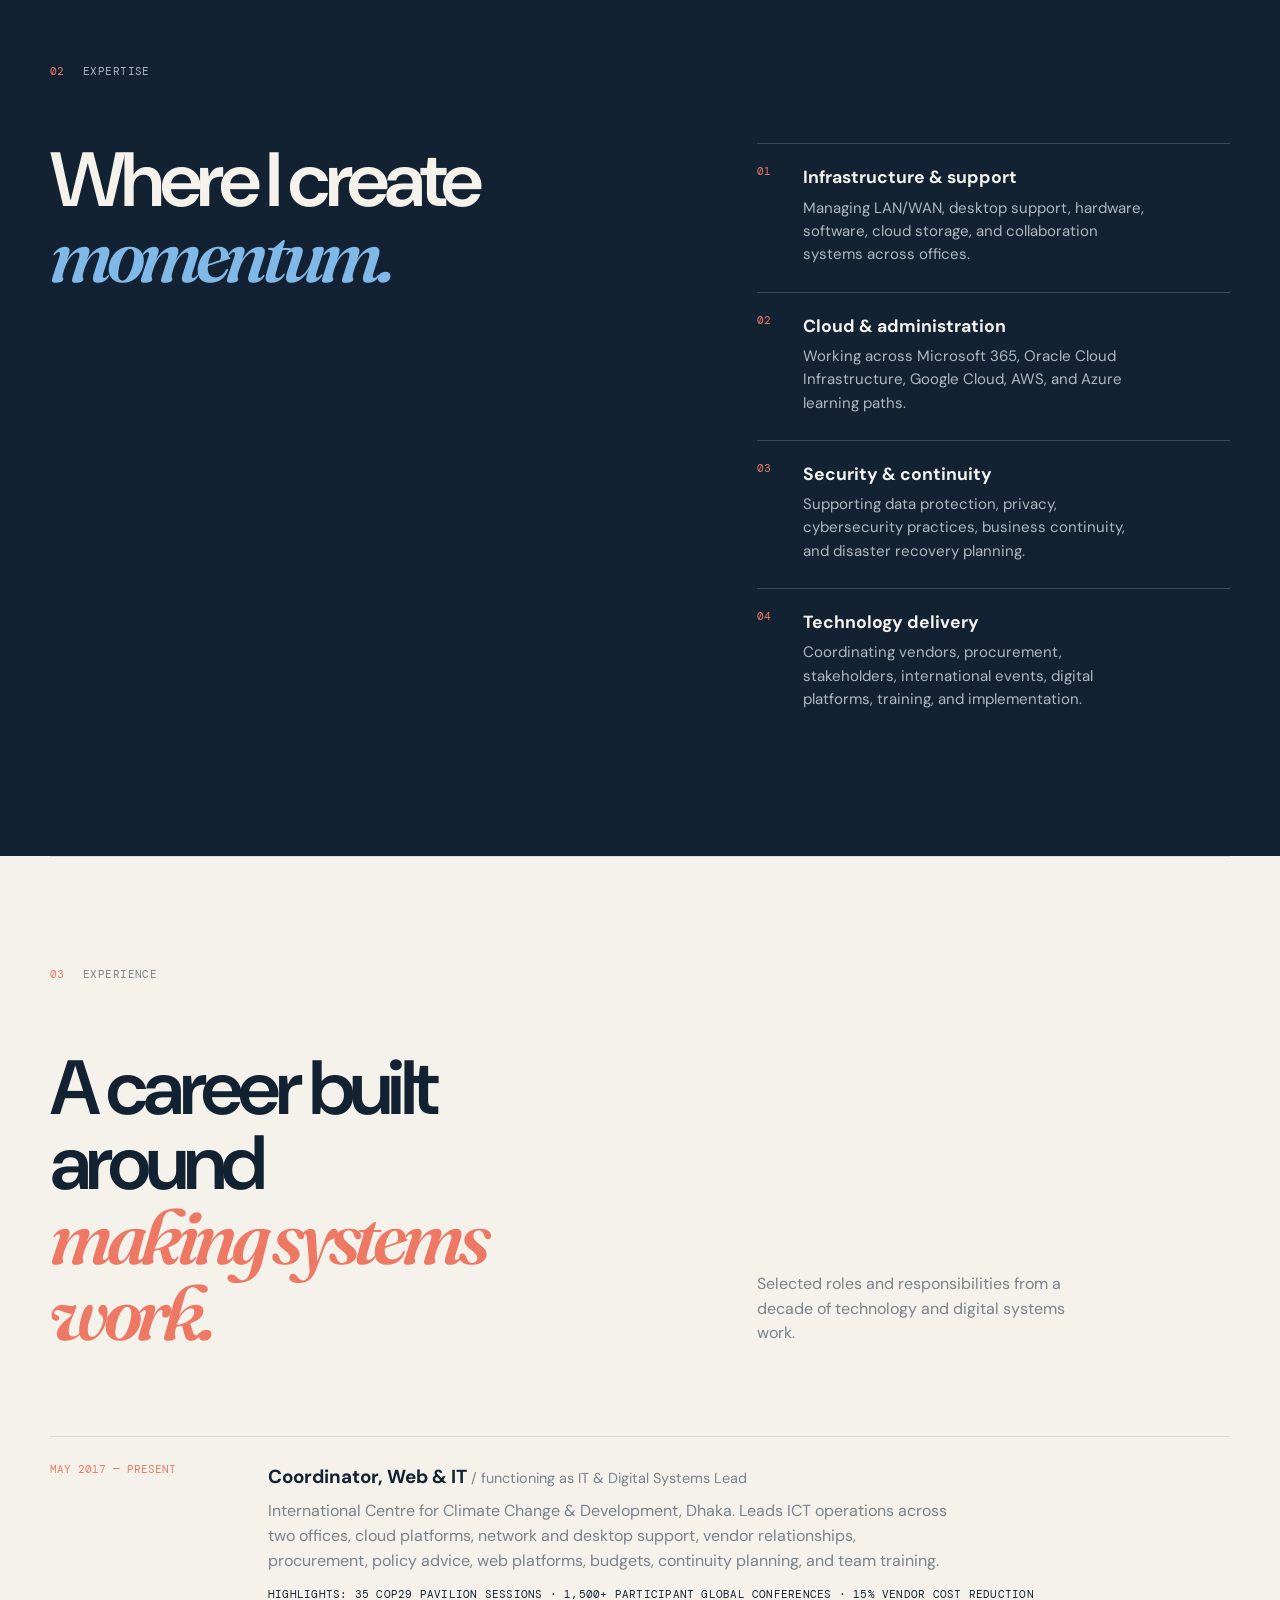
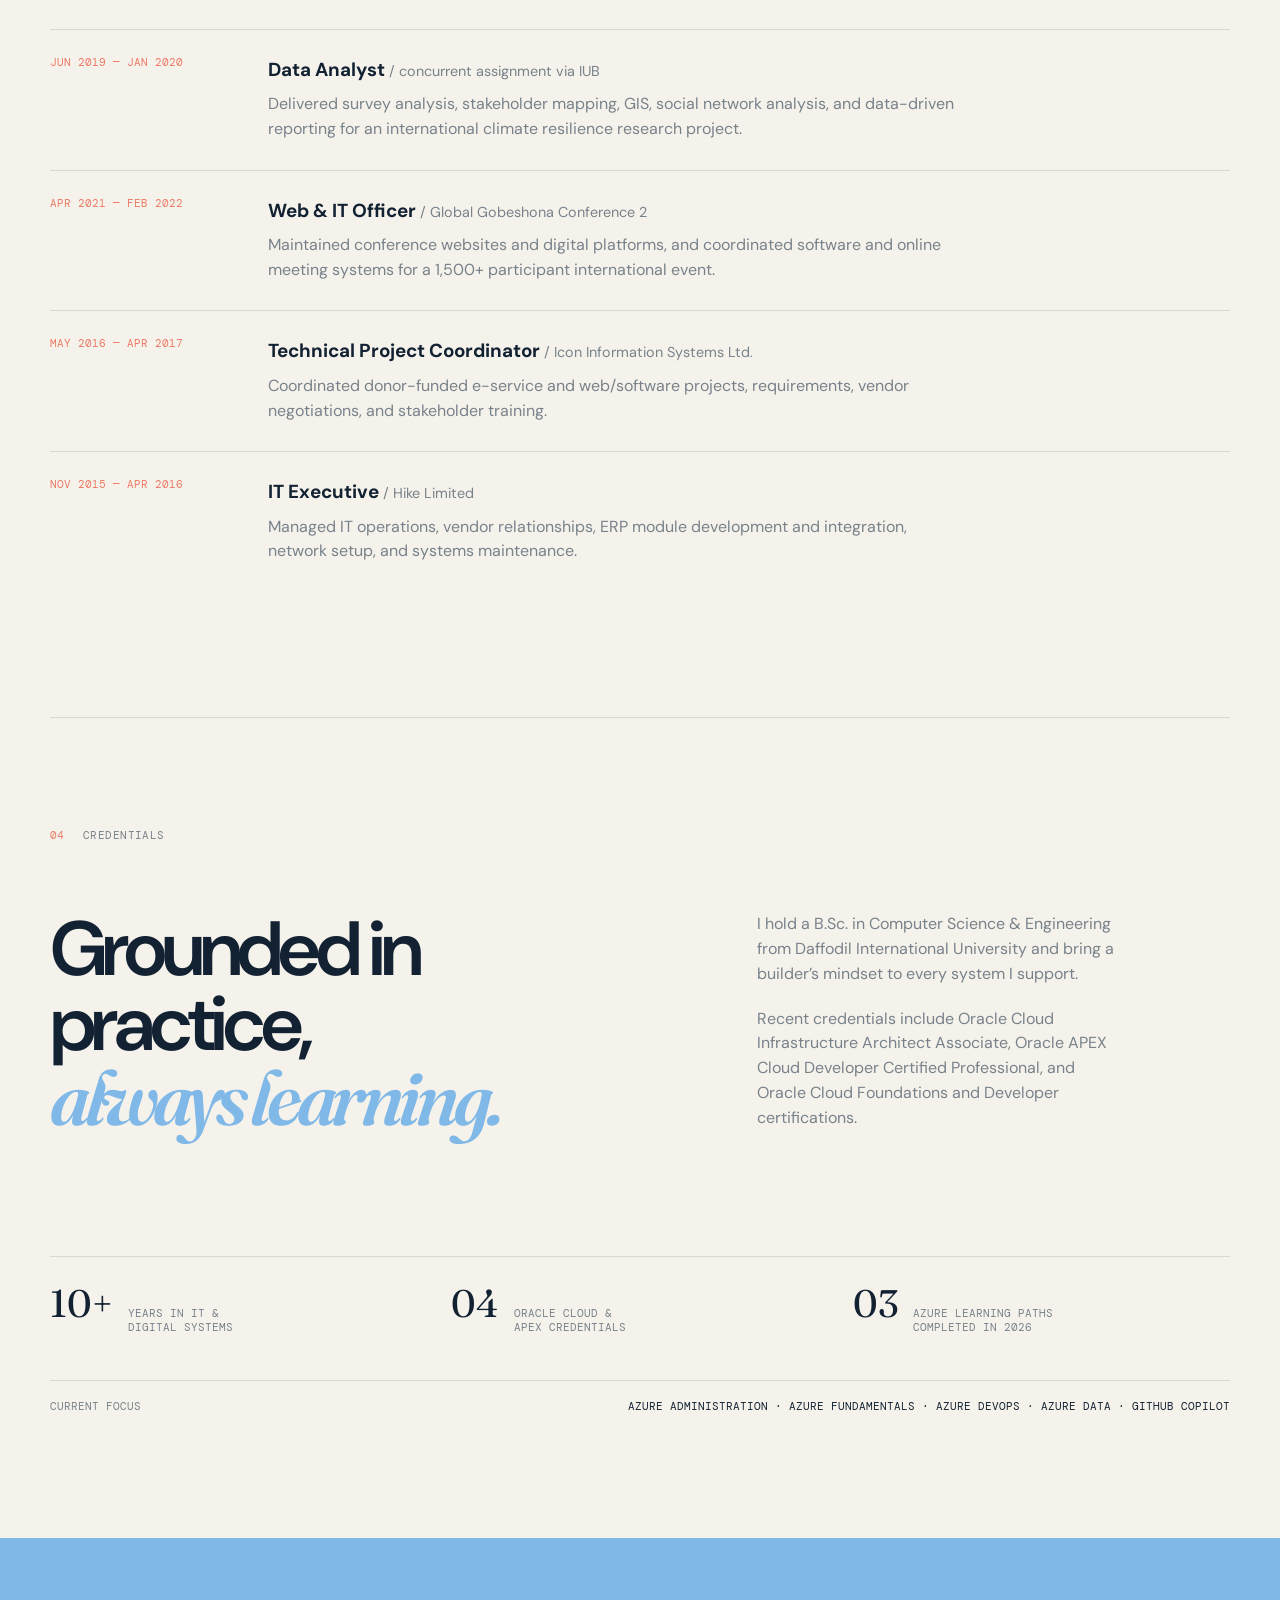
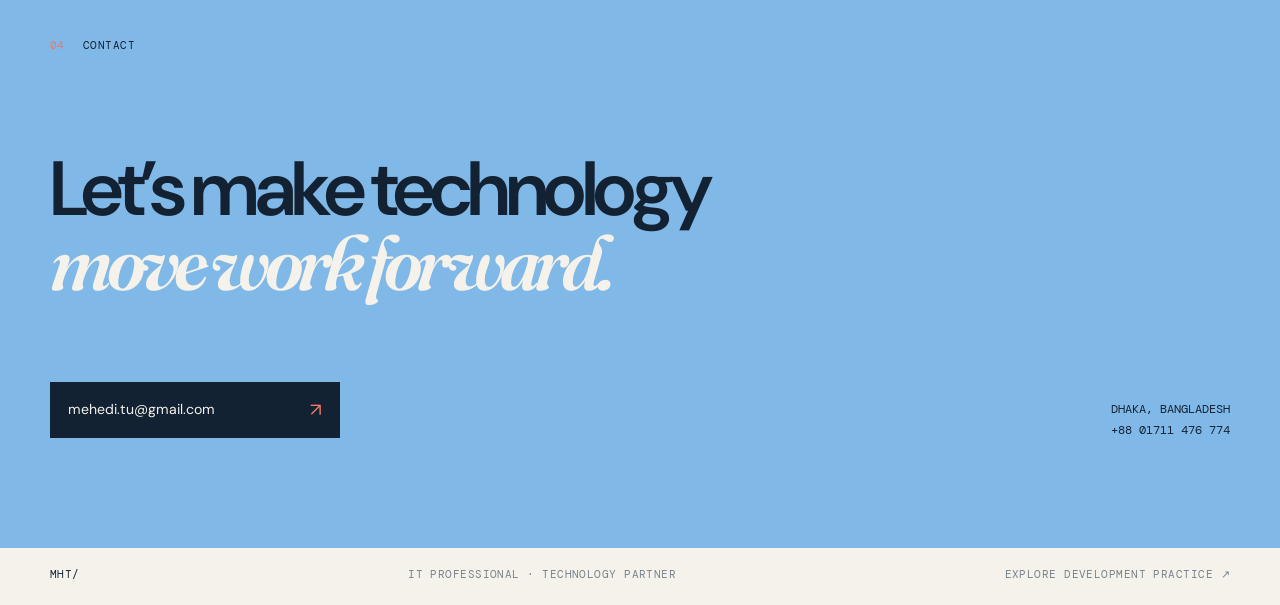
==== commit 6ed0f149: "site updated" ====
--- a/index.html
+++ b/index.html
@@ -1,428 +1,108 @@
-<!DOCTYPE html>
-<html >
-  <head>
-    <meta charset="UTF-8">
-    <title>Mehedi Hasan Tuhin</title>
-    <meta charset="UTF-8">
-<meta http-equiv="X-UA-Compatible" content="IE=edge">
-<meta name="viewport" content="width=device-width, initial-scale=1">
-<meta name="description" content="Mehedi Hasan Tuhin - Profesional web developer ">
-<meta name="author" content="Mehedi Hasan Tuhin">
-    
-    
-<link rel='stylesheet prefetch' href='https://netdna.bootstrapcdn.com/font-awesome/4.1.0/css/font-awesome.min.css'>
-<link rel='stylesheet prefetch' href='https://fonts.googleapis.com/css?family=Raleway:100,500'>
-<link rel="stylesheet" href="css/style.css">    
-    
-  </head>
+<!doctype html>
+<html lang="en">
+<head>
+  <meta charset="utf-8">
+  <meta name="viewport" content="width=device-width, initial-scale=1">
+  <meta name="description" content="Mehedi Hasan Tuhin is an IT professional helping organisations connect technology, people, and practical outcomes.">
+  <meta name="author" content="Mehedi Hasan Tuhin">
+  <meta name="theme-color" content="#132233">
+  <title>Mehedi Hasan Tuhin | IT Professional</title>
+  <link rel="preconnect" href="https://fonts.googleapis.com">
+  <link rel="preconnect" href="https://fonts.gstatic.com" crossorigin>
+  <link href="https://fonts.googleapis.com/css2?family=DM+Mono:wght@400;500&family=DM+Sans:wght@400;500;700&family=Fraunces:opsz,wght@9..144,600;9..144,700&display=swap" rel="stylesheet">
+  <link rel="stylesheet" href="css/home.css">
+</head>
+<body>
+  <header class="home-header">
+    <a class="home-brand" href="#top" aria-label="Mehedi Hasan Tuhin home">MHT<span>/</span></a>
+    <button class="home-menu" type="button" aria-expanded="false" aria-controls="home-nav"><span>Menu</span><i aria-hidden="true"></i></button>
+    <nav class="home-nav" id="home-nav" aria-label="Primary navigation">
+      <a href="#profile">Profile</a>
+      <a href="#expertise">Expertise</a>
+      <a href="#experience">Experience</a>
+      <a href="#career">Credentials</a>
+      <a href="dev/">Development practice <span aria-hidden="true">↗</span></a>
+    </nav>
+  </header>
 
-  <body>
+  <main id="top">
+    <section class="home-hero home-shell" aria-labelledby="home-title">
+      <div class="hero-copy">
+        <p class="eyebrow"><span class="status-dot"></span> IT professional · technology partner</p>
+        <h1 id="home-title">Making technology<br><em>work better.</em></h1>
+        <p class="hero-lede">I manage the infrastructure, digital systems, and technology operations that help organisations do their best work.</p>
+        <div class="hero-actions">
+          <a class="home-button home-button-bright" href="#profile">Get to know me <span aria-hidden="true">↓</span></a>
+          <a class="quiet-link" href="mailto:mehedi.tu@gmail.com?subject=Professional%20enquiry">Let’s connect <span aria-hidden="true">↗</span></a>
+        </div>
+      </div>
+      <div class="portrait-wrap">
+        <div class="portrait-note">Based in<br><strong>Dhaka, Bangladesh</strong></div>
+        <img src="images/Mehedi_Hasan_Tuhin.jpg" alt="Portrait of Mehedi Hasan Tuhin">
+        <span class="portrait-stamp">IT<br>+</span>
+      </div>
+      <div class="hero-bottom"><span>Infrastructure · cloud · cybersecurity · digital systems</span><span class="mono">01 / 05</span></div>
+    </section>
 
-    <html lang="en">
-<body>
+    <section class="profile home-shell" id="profile" aria-labelledby="profile-title">
+      <div class="home-label"><span>01</span> Profile</div>
+      <div class="profile-grid">
+        <h2 id="profile-title">The useful kind<br>of <em>technical.</em></h2>
+        <div class="profile-copy">
+          <p>I’m Md. Mehedi Hasan Tuhin, an IT and Digital Systems professional with 10+ years of experience supporting an internationally active, donor-funded development organisation.</p>
+          <p>My work brings together infrastructure, cloud platforms, cybersecurity, Microsoft 365, vendor coordination, policy advice, and the web-based systems people use to collaborate and deliver.</p>
+          <div class="link-row"><a href="https://g.dev/tuhinitsme" target="_blank" rel="noreferrer">Google Developer profile <span>↗</span></a><a href="https://linkedin.com/in/tuhinitsme" target="_blank" rel="noreferrer">LinkedIn <span>↗</span></a></div>
+        </div>
+      </div>
+    </section>
 
-  <nav class="main-nav" id="main-nav">
-    <div style="height:80px;background: rgb(51,74,92);padding-top: 1px;"><h2 class="text-center" style="color:#fff; letter-spacing:2px;">MENU</h2></div>
-    <ul class="nav nav-pills nav-stacked">
-      <li class="active"><a href="#"><i class="fa fa-home fa-fw"></i>&nbsp; Home</a></li>
-      <li><a href="#about"><i class="fa fa-user fa-fw"></i>&nbsp; About</a></li>
-      <li><a href="#what-i-do"><i class="fa fa-signal fa-fw"></i>&nbsp; What I do</a></li>
-      <li><a href="#work"><i class="fa fa-briefcase fa-fw"></i>&nbsp; Recent Work</a></li>
-      <li><a href="#contact"><i class="fa fa-envelope-o fa-fw"></i>&nbsp; Contact</a></li>
-    </ul>
-  </nav>
-
-  <div class="page-wrap">
-
-    <div class="jumbotron">
-      <div style="margin-top:130px" class="container">
-        <a href="#main-nav" class="h5 open-menu"><i style="color:#fff; position: relative; bottom:120px; cursor:pointer;" class="fa fa-bars fa-2x fa-fw"></i></a>
-        <a href="#" class="h5 close-menu"><i style="color:#fff; position: relative; bottom:120px; cursor:pointer;" class="fa fa-times fa-2x fa-fw"></i></a>
-        <h1>I'm Mehedi</h1>
-        <div class="spacer"></div>
-        <h1>Developer + User Experience</h1>
-        <div class="spacer"></div>
-        <hr><hr>
-        <h2 class="text-center">I build awesome website and  web apps</h2>
-      </div>
-    </div>
-
-    <div class="section" id="about"><h1>About</h1><hr></div>
-
-    <div class="container">
-      <div class="row">
-        <div class="col-md-4">
-          <div class="well">
-            <img src="images/Mehedi_Hasan_Tuhin.jpg" style="height:100%; width:100%">
+    <section class="expertise" id="expertise" aria-labelledby="expertise-title">
+      <div class="home-shell">
+        <div class="home-label"><span>02</span> Expertise</div>
+        <div class="expertise-grid">
+          <h2 id="expertise-title">Where I create<br><em>momentum.</em></h2>
+          <div class="expertise-list">
+            <article><span>01</span><div><h3>Infrastructure &amp; support</h3><p>Managing LAN/WAN, desktop support, hardware, software, cloud storage, and collaboration systems across offices.</p></div></article>
+            <article><span>02</span><div><h3>Cloud &amp; administration</h3><p>Working across Microsoft 365, Oracle Cloud Infrastructure, Google Cloud, AWS, and Azure learning paths.</p></div></article>
+            <article><span>03</span><div><h3>Security &amp; continuity</h3><p>Supporting data protection, privacy, cybersecurity practices, business continuity, and disaster recovery planning.</p></div></article>
+            <article><span>04</span><div><h3>Technology delivery</h3><p>Coordinating vendors, procurement, stakeholders, international events, digital platforms, training, and implementation.</p></div></article>
           </div>
         </div>
-        <div class="col-md-8">
-          <div class="well">
-            <h3>Hi! I'm Mehedi</h3>
-            <p>Passionate web developer, who loves to solve the puzzles. Currently, I do all web related jobs and specialize in HTML/CSS, Wordpress,UX. I can build any website, from small static sites to huge dynamic apps, with my passion.</p>
-            <p><a href="mailto:mehedi.tu@gmail.com?subject=Want%20Work%20With%20You" class="btn btn-default">Want to Work with me</a></p>
-          </div>
-        </div>
-      </div><!--/.row-->
-    </div><!--/.container-->
+      </div>
+    </section>
 
-    <div class="section" id="what-i-do"><h1>What I Do</h1><hr></div>
+    <section class="experience home-shell" id="experience" aria-labelledby="experience-title">
+      <div class="home-label"><span>03</span> Experience</div>
+      <div class="experience-heading"><h2 id="experience-title">A career built around<br><em>making systems work.</em></h2><p>Selected roles and responsibilities from a decade of technology and digital systems work.</p></div>
+      <div class="timeline">
+        <article><div class="timeline-date">May 2017 — Present</div><div><h3>Coordinator, Web &amp; IT <span>/ functioning as IT &amp; Digital Systems Lead</span></h3><p>International Centre for Climate Change &amp; Development, Dhaka. Leads ICT operations across two offices, cloud platforms, network and desktop support, vendor relationships, procurement, policy advice, web platforms, budgets, continuity planning, and team training.</p><strong>Highlights: 35 COP29 Pavilion sessions · 1,500+ participant global conferences · 15% vendor cost reduction</strong></div></article>
+        <article><div class="timeline-date">Jun 2019 — Jan 2020</div><div><h3>Data Analyst <span>/ concurrent assignment via IUB</span></h3><p>Delivered survey analysis, stakeholder mapping, GIS, social network analysis, and data-driven reporting for an international climate resilience research project.</p></div></article>
+        <article><div class="timeline-date">Apr 2021 — Feb 2022</div><div><h3>Web &amp; IT Officer <span>/ Global Gobeshona Conference 2</span></h3><p>Maintained conference websites and digital platforms, and coordinated software and online meeting systems for a 1,500+ participant international event.</p></div></article>
+        <article><div class="timeline-date">May 2016 — Apr 2017</div><div><h3>Technical Project Coordinator <span>/ Icon Information Systems Ltd.</span></h3><p>Coordinated donor-funded e-service and web/software projects, requirements, vendor negotiations, and stakeholder training.</p></div></article>
+        <article><div class="timeline-date">Nov 2015 — Apr 2016</div><div><h3>IT Executive <span>/ Hike Limited</span></h3><p>Managed IT operations, vendor relationships, ERP module development and integration, network setup, and systems maintenance.</p></div></article>
+      </div>
+    </section>
 
-    <div class="container">
-      <div class="row">
-        <div class="col-md-8">
-          <div class="well">
-            <h3>Skills</h3>
-            <div class="spacer"></div><div class="spacer"></div>
-            <div class="row">
-              <div class="col-md-4">
-                <div class="html"></div> <h4 style="font-weight: 400; display: inline;">HTML+CSS</h4><br>
-                <div class="cms"></div> <h4 style="font-weight: 400; display: inline;">CMS</h4><br>
-                <div class="adobe"></div> <h4 style="font-weight: 400; display: inline;">ADOBE CC</h4><br>
-                <div class="ui"></div> <h4 style="font-weight: 400; display: inline; margin-bottom:5px;">UI/UX</h4>
-              </div>
-              <div class="col-md-8">
-                <div class="progress">
-                  <div class="progress-bar progress-bar-html" role="progressbar" aria-valuenow="90" aria-valuemin="0" aria-valuemax="100" style="width: 90%">
-                    <span class="sr-only">HTML & CSS 90%</span>
-                  </div>
-                </div>
-                <div class="progress">
-                  <div class="progress-bar progress-bar-cms" role="progressbar" aria-valuenow="90" aria-valuemin="0" aria-valuemax="100" style="width: 90%">
-                    <span class="sr-only">CMS 90%</span>
-                  </div>
-                </div>
-                <div class="progress">
-                  <div class="progress-bar progress-bar-adobe" role="progressbar" aria-valuenow="70" aria-valuemin="0" aria-valuemax="100" style="width: 70%">
-                    <span class="sr-only">ADOBE CC 70%</span>
-                  </div>
-                </div>
-                <div class="progress">
-                  <div class="progress-bar progress-bar-ui" role="progressbar" aria-valuenow="80" aria-valuemin="0" aria-valuemax="100" style="width: 80%">
-                    <span class="sr-only">UI/UX 80%</span>
-                  </div>
-                </div>
-              </div><!--/.col-6-->
-            </div>
-          </div>
-        </div>
-        <div class="col-md-4">
-          <div class="well">
-            <h3>I Build Great Websites</h3>
-            <p>Being a creative developer, I can develop any website from a small static site to a database driven web app . Every custom website built uses higher grade techniques and is fast, mobile friendly, scalable.</p>
-          </div>
-        </div>
-      </div><!--/.row-->
-    </div><!--/.container-->
-    <div class="work visible-lg" style="height:250px !important;">
-      <div class="container">
-        <div class="row">
-          <div class="col-md-3">
-            <h3><i class="fa fa-code"></i>&nbsp; Beautiful Code</h3>
-            <p>I write clean, semantic, organized, and valid markup that eliminates excess code and allows others to easily understand and therfore update content in the future.</p>
-          </div>
-          <div class="col-md-3">
-            <h3><i class="fa fa-fighter-jet"></i>&nbsp; Fast</h3>
-            <p>I build fast and efficient web sites. Fast websites always attract more visitors, and those visitors are more likely to choose you over the competition. In addition, website speed is essential for <abbr title="Search Engine Optimization">SEO</abbr> &mdash; <a href="http://moz.com/blog/how-website-speed-actually-impacts-search-ranking">faster websites rank higher</a>.</p>
-          </div>
-          <div class="col-md-3">
-            <h3><i class="fa fa-arrows-alt"></i>&nbsp; Responsive</h3>
-            <p>Responsive web design means that your website will work on any screen size, from desktops to mobile phones alike. Having a website that works well across all devices and screen sizes means your website has a broader reach, appealing to more visitors.</p>
-          </div>
-          <div class="col-md-3">
-            <h3><i class="fa fa-bolt"></i>&nbsp; Powerful</h3>
-            <p>From a static single page website to a full fledged database driven web app, I build websites that give your organization the potential to succeed.</p>
-          </div>
-        </div><!--/.row-->
-      </div><!--/.container-->
-    </div><!--/.work-->
-	
-	<!--mobile work-->
-    <div class="container hidden-lg">
-      <div class="row">
-        <div class="col-md-12 col-sm-12 col-xs-12">
-          <div class="well">
-            <h3><i class="fa fa-code"></i>&nbsp; Beautiful Code</h3>
-            <p>I write clean, semantic, organized, and valid markup that eliminates excess code and allows others to easily understand and therfore update content in the future.</p>
-          </div>
-        </div>
-        <div class="col-md-12 col-sm-12 col-xs-12">
-          <div class="well">
-            <h3><i class="fa fa-fighter-jet"></i>&nbsp; Fast</h3>
-            <p>I build fast and efficient web sites. Fast websites always attract more visitors, and those visitors are more likely to choose you over the competition. In addition, website speed is essential for <abbr title="Search Engine Optimization">SEO</abbr> &mdash; <a href="http://moz.com/blog/how-website-speed-actually-impacts-search-ranking">faster websites rank higher</a>.</p>
-          </div>
-        </div>
-        <div class="col-md-12 col-sm-12 col-xs-12">
-          <div class="well">
-            <h3><i class="fa fa-arrows-alt"></i>&nbsp; Responsive</h3>
-            <p>Responsive web design means that your website will work on any screen size, from desktops to mobile phones alike. Having a website that works well across all devices and screen sizes means your website has a broader reach, appealing to more visitors.</p>
-          </div>
-        </div>
-        <div class="col-md-12 col-sm-12 col-xs-12">
-          <div class="well">
-            <h3><i class="fa fa-bolt"></i>&nbsp; Powerful</h3>
-            <p>From a static single page website to a full fledged database driven web app, I build websites that give your organization the potential to succeed.</p>
-          </div>
-        </div>
-      </div><!--/.row-->
-    </div><!--/.container and mobile work-->
+    <section class="career home-shell" id="career" aria-labelledby="career-title">
+      <div class="home-label"><span>04</span> Credentials</div>
+      <div class="career-grid">
+        <h2 id="career-title">Grounded in practice,<br><em>always learning.</em></h2>
+        <div class="career-copy"><p>I hold a B.Sc. in Computer Science &amp; Engineering from Daffodil International University and bring a builder’s mindset to every system I support.</p><p>Recent credentials include Oracle Cloud Infrastructure Architect Associate, Oracle APEX Cloud Developer Certified Professional, and Oracle Cloud Foundations and Developer certifications.</p></div>
+      </div>
+      <div class="career-facts"><div><strong>10+</strong><span>years in IT &amp;<br>digital systems</span></div><div><strong>04</strong><span>Oracle Cloud &amp;<br>APEX credentials</span></div><div><strong>03</strong><span>Azure learning paths<br>completed in 2026</span></div></div>
+      <div class="credential-strip"><span>Current focus</span><strong>Azure Administration · Azure Fundamentals · Azure DevOps · Azure Data · GitHub Copilot</strong></div>
+    </section>
 
+    <section class="home-contact" id="contact" aria-labelledby="contact-title">
+      <div class="home-shell">
+        <div class="home-label"><span>04</span> Contact</div>
+        <h2 id="contact-title">Let’s make technology<br><em>move work forward.</em></h2>
+        <div class="contact-row"><a class="home-button home-button-dark" href="mailto:mehedi.tu@gmail.com?subject=Professional%20enquiry">mehedi.tu@gmail.com <span aria-hidden="true">↗</span></a><div><span>Dhaka, Bangladesh</span><a href="tel:+8801711476774">+88 01711 476 774</a></div></div>
+      </div>
+    </section>
+  </main>
 
-    <div class="section" id="work"><h1>Recent Work</h1><hr></div>
-
-    <div class="container">
-      <div class="row">
-        <div class="col-md-6">
-          <div class="well">
-            <a href="http://www.icccad.net" target="_blank"><img src="images/portfolio/ICCCAD.png" alt="ICCCAD-logo" height="150px" class="pull-left" style="padding-right: 15px; padding-bottom: 10px; padding-top:20px;">
-            <h3>International Centre for Climate Change and Development (ICCCAD)</h3></a>
-            <p>Design and Developed website for International Centre for Climate Change and Development (ICCCAD) , Non profit Organization </p>
-            <div class="spacer"></div><div class="spacer"></div>
-          </div>
-        </div>
-        <div class="col-md-6">
-          <div class="well">
-            <a href="http://lossanddamageforum.org/" target="_blank"><img src="images/portfolio/lnd-Initials-Logo-s.png" alt="ggc-logo" height="150px" class="pull-left" style="padding-right: 15px; padding-bottom: 10px; padding-top:20px;">
-            <h3>Loss & Damage Forum</h3></a>
-            <p>Design and Developed LDF- Loss and Damage Forum</p>
-            <div class="spacer"></div><div class="spacer"></div>
-          </div>
-        </div>
-      </div><!--/.row-->
-	   <!--more portfolio2-->
-	<div class="row">
-        <div class="col-md-6">
-          <div class="well">
-            <a href="http://jbarta.icccad.net" target="_blank"><img src="images/portfolio/jbarta.png" alt="jbarta-logo" height="150px" class="pull-left" style="padding-right: 15px; padding-bottom: 10px; padding-top:20px;">
-            <h3>Jolobayu Barta</h3></a>
-            <p>Jolobayu Barta aims to serve as a one-stop platform for all climate change related information in Bangladesh</p>
-            <div class="spacer"></div><div class="spacer"></div>
-          </div>
-        </div>
-        <div class="col-md-6">
-          <div class="well">
-            <a href="http://fz.tuhinitsme.com/" target="_blank"><img src="images/portfolio/prt-pic002.jpg" alt="portfolio-img" height="150px" class="pull-left" style="padding-right: 15px; padding-bottom: 10px; padding-top:20px;">
-            <h3>Academic Project site </h3></a>
-            <p>Supervised academic project design</p>
-            <div class="spacer"></div><div class="spacer"></div>
-          </div>
-        </div>
-     </div><!--/.row p2-->
-	 <!--more portfolio-->
-	 <div class="row">
-        <div class="col-md-6">
-          <div class="well">
-            <a href="http://conference.gobeshona.net" target="_blank"><img src="images/portfolio/gobeshona-conference-logo-min.png" alt="ggc-logo" height="150px" class="pull-left" style="padding-right: 15px; padding-bottom: 10px; padding-top:20px;">
-            <h3>GOBESHONA Global Conference</h3></a>
-            <p>Design and Developed website for Global Conference Website</p>
-            <div class="spacer"></div><div class="spacer"></div>
-          </div>
-        </div>
-        <div class="col-md-6">
-          <div class="well">
-	<a href="http://www.luccc.org" target="_blank"><img src="images/portfolio/luccc-logo.png" alt="luccc-logo" height="150px" class="pull-left" style="padding-right: 15px; padding-bottom: 10px; padding-top:20px;">
-            <h3>LUCCC Portal and Knowledge Hub</h3></a>
-            <p>Currntly developing Least Developed Countries Universities Consortium on Climate Change (LUCCC) web portal with knowlegde hub.</p>
-            <div class="spacer"></div><div class="spacer"></div>
-          </div>
-        </div>
-      </div><!--/.row-->
-	 <!--more portfolio-->
-	 <div class="row">
-        <div class="col-md-6">
-          <div class="well">
-            <a href="http://13texworkbd.com/" target="_blank"><img src="images/portfolio/13texwork_logo.png" alt="13texwork_logo" height="150px" class="pull-left" style="padding-right: 15px; padding-bottom: 10px; padding-top:20px;">
-            <h3>13 Tex Work</h3></a>
-            <p>Working With 13 Tex Work,Export Oriented Garments Industry to develop there website</p>
-            <div class="spacer"></div><div class="spacer"></div>
-          </div>
-        </div>
-	  <div class="col-md-6">
-          <div class="well">
-            <a href="http://iconisl.com"  target="_blank"><img src="images/portfolio/iconisl.png" alt="icon-logo" height="150px" class="pull-left" style="padding-right: 15px; padding-bottom: 10px; padding-top:20px;">
-            <h3>Icon Information Systems Ltd.</h3></a>
-            <p>Worked on Website Development For Icon Information Systems</p>
-            <div class="spacer"></div><div class="spacer"></div>
-          </div>
-        </div>
-      </div><!--/.row-->
-	 <!--more portfolio-->
-	    <div class="row">
-        <div class="col-md-6">
-          <div class="well">
-           <a href="http://www.gobeshona.net" target="_blank"><img src="images/portfolio/gblogo.jpg" alt="gobeshona-logo" height="150px" class="pull-left" style="padding-right: 15px; padding-bottom: 10px; padding-top:20px;">
-            <h3> Gobeshona</h3></a>
-            <p> Working on customized Knowlege portal </p>
-            <div class="spacer"></div><div class="spacer"></div>
-          </div>
-        </div>
-        <div class="col-md-6">
-          <div class="well">
-            <a href="http://art-symposium-4youth.icccad.net/" target="_blank"><img src="images/portfolio/youth-sym-min.jpg" alt="dicovery-logo" height="150px" class="pull-left" style="padding-right: 15px; padding-bottom: 10px; padding-top:20px;">
-            <h3>Youth Symposium-ICCCAD </h3></a>
-            <p>Developed Website and Coordinate Corporate Design for The Climate Culture and Art Symposium</p>
-            <div class="spacer"></div><div class="spacer"></div>
-          </div>
-        </div>
-      </div><!--/.row-->
-	 <!--more portfolio-->
-	    <div class="row">
-        <div class="col-md-6">
-          <div class="well">
-            <a href="http://www.titanicholidays.com" target="_blank"><img src="images/portfolio/titanic-web.png" alt="Titanoc Holidays" height="150px" class="pull-left" style="padding-right: 15px; padding-bottom: 10px; padding-top:20px;">
-            <h3>Titanic Holidays</h3></a>
-            <p>Design and Developed website for Titanic Holidays , one of the best Travel Agency</p>
-            <div class="spacer"></div><div class="spacer"></div>
-          </div>
-        </div>
-        <div class="col-md-6">
-          <div class="well">
-            <a href="http://discovery-chemical.com/" target="_blank"><img src="images/portfolio/dicovery-logo.png" alt="dicovery-logo" height="150px" class="pull-left" style="padding-right: 15px; padding-bottom: 10px; padding-top:20px;">
-            <h3>Discovery Chemical</h3></a>
-            <p>Working With Discovery Chemical for Website and Corporate Design </p>
-            <div class="spacer"></div><div class="spacer"></div>
-          </div>
-        </div>
-      </div><!--/.row-->
-	 <!--more portfolio-->
-	 <div class="row">
-		 
-		 <div class="col-md-6">
-          <div class="well">
-	
-           <a href="http://insolublehub.com"  target="_blank"><img src="images/portfolio/insolube.png" alt="insoluble-logo" height="150px" class="pull-left" style="padding-right: 15px; padding-bottom: 10px; padding-top:20px;">
-		<h3>Insoluble HUB</h3></a>
-            <p>Website Design For Insoluble HUB</p>
-            <div class="spacer"></div><div class="spacer"></div>
-          </div>
-        </div>
-        
-	<div class="col-md-6">
-          <div class="well">
-            <a href="http://www.intspschool.com" target="_blank"><img src="images/portfolio/intspschool.png" alt="dicovery-logo" height="150px" class="pull-left" style="padding-right: 15px; padding-bottom: 10px; padding-top:20px;">
-            <h3> International Specialised School </h3></a>
-            <p> Recently Working With International Specialised School </p>
-            <div class="spacer"></div><div class="spacer"></div>
-          </div>
-        </div>
-		   
-	
-      </div><!--/.row-->
-	    
-	    
-	  <!--more portfolio-->
-	   <div class="row">
-        
-        <div class="col-md-6">
-          <div class="well">
-            <a href="http://www.maishagroup.com/" target="_blank"><img src="images/portfolio/maishagroup.png" alt="maishagroup.com" height="150px" class="pull-left" style="padding-right: 15px; padding-bottom: 10px; padding-top:20px;">
-            <h3>Maisha Group</h3></a>
-            <p>Develop Maisha Group Website, one of the reputed business houses in Bangladesh</p>
-            <div class="spacer"></div><div class="spacer"></div>
-          </div>
-        </div>
-	<div class="col-md-6">
-          <div class="well">
-	
-            <a href="http://www.imediaprinting.com.au" target="_blank"><img src="images/portfolio/imediaprinting.png" alt="imedia printing" height="150px" class="pull-left" style="padding-right: 15px; padding-bottom: 10px; padding-top:20px;">
-            <h3>iMedia Printing</h3></a>
-            <p>Developed E-commerce based wesite for iMedia Printing.</p>
-            <div class="spacer"></div><div class="spacer"></div>
-          </div>
-        </div>	   
-	
-      </div><!--/.row-->
-	  <!--more portfolio-->
-	   <div class="row">
-	<div class="col-md-6">
-          <div class="well">
-            <a href="http://bop.tuhinitsme.ml"  target="_blank"><img src="images/portfolio/bop-logo.png" alt="bop-logo" height="150px" class="pull-left" style="padding-right: 15px; padding-bottom: 10px; padding-top:20px;">
-            <h3>Birds of Paradise</h3></a>
-            <p>Website Design for Birds of Paradise  a special children School  </p>
-            <div class="spacer"></div><div class="spacer"></div>
-          </div>
-        </div>
-        <div class="col-md-6">
-          <div class="well">
-	
-            <a href="http://www.informatixit.com"  target="_blank"><img src="images/portfolio/informatix-web.png" alt="informatixit.com" height="150px" class="pull-left" style="padding-right: 15px; padding-bottom: 10px; padding-top:20px;">
-            <h3>Informatix IT Academy</h3></a>
-            <p>Developing Informatix IT  Website.</p>
-            <div class="spacer"></div><div class="spacer"></div>
-          </div>
-        </div>
-        
-      </div><!--/.row-->
-	   <div class="row">
-        <div class="col-md-6">
-          <div class="well">
-            <a href="#"><img src="images/portfolio/eprescrip.png" alt="E-PRESCRIPTION SYSTEM" height="150px" class="pull-left" style="padding-right: 15px; padding-bottom: 10px; padding-top:20px;"></a>
-            <h3>E-PRESCRIPTION SYSTEM</h3>
-            <p>Design and Developed Interactive WebApps for Health care.<a href="mailto:mehedi.tu@gmail.com" target="_top"> link available on request .</a></p>
-            <div class="spacer"></div><div class="spacer"></div>
-          </div>
-        </div>
-        <div class="col-md-6">
-          <div class="well">
-            <a href="http://www.agronium.com/"><img src="images/portfolio/agronium-logo.png" alt="agronium.com" height="150px" class="pull-left" style="padding-right: 15px; padding-bottom: 10px; padding-top:20px;"></a>
-            <h3>Agronium</h3>
-            <p>Corporate Design and Develop E-commerce Website for Agronium</p>
-            <div class="spacer"></div><div class="spacer"></div>
-          </div>
-        </div>
-      </div><!--/.row-->
-	  <!--more portfolio--->
-	  
-	  
-	  
-    </div><!--/.container-->
-
-
-    <!--<div class="hidden-xs"><div class="work-together" id="contact">LETS WORK TOGETHER</div></div>-->
-    <div class="section" id="contact"><h1>Let&apos;s Work Together</h1><hr></div>
-
-    <div class="work-together">
-      <div class="container">
-        <div class="row">
-          <div class="col-lg-8 col-md-8 col-sm-12 col-xs-12">
-            <h3> Always welcome your inquiries at my email</h3>
-			<h3> Send your mail to</h3>
-			<a href="mailto:mehedi.tu@gmail.com" target="_top">
-			<h3> <i class="fa fa-envelope"></i>&nbsp; mehedi.tu@gmail.com</h3></a>
-            <div class="spacer"></div>
-            
-          </div><!--/.col-->
-          <div class="col-lg-4 col-md-4 hidden-sm hidden-xs">
-            <h3>Contact Details</h3><div class="spacer"></div>
-         	<p class="lead" style="text-indent:24px">WhatsApp</p>
-            <p class="lead"><i class="fa fa-phone"></i>&nbsp; +88-01711-476-774</p>
-           
-          </div>
-        </div><!--/.row-->
-      </div><!--/.container-->
-      <div class="container hidden-sm hidden-xs"><div class="spacer"></div><div class="spacer"></div>
-
- <div class="spacer"></div>
-	  <div class="spacer"></div>
-	  <div class="spacer"></div>
-	  <div class="spacer"></div>
-	  <div class="spacer"></div>
-	  <div class="spacer"></div>
-	  <div class="spacer"></div>
-	  <div class="spacer"></div>
-	  <div class="spacer"></div>
-	  
-	  <footer><p class="text-center">&copy; Mehedi Hasan Tuhin</p></footer></div>
-
-    </div><!--/.work-together-->
-
-  </div><!--/.page-wrap-->
+  <footer class="home-footer home-shell"><span>MHT/</span><span>IT professional · technology partner</span><a href="dev/">Explore development practice ↗</a></footer>
+  <script src="js/home.js"></script>
 </body>
 </html>
-    
-    
-    
-    
-    
-  </body>
-</html>
--- a/css/home.css
+++ b/css/home.css
@@ -0,0 +1,24 @@
+:root { --navy: #132233; --paper: #f5f2eb; --muted: #78828b; --line: #d9d9d3; --blue: #80b8e7; --lime: #d8f06b; --coral: #ed7965; --serif: "Fraunces", Georgia, serif; --sans: "DM Sans", sans-serif; --mono: "DM Mono", monospace; }
+* { box-sizing: border-box; }
+html { scroll-behavior: smooth; }
+body { margin: 0; background: var(--paper); color: var(--navy); font-family: var(--sans); line-height: 1.55; }
+a { color: inherit; text-decoration: none; }
+img { display: block; max-width: 100%; }
+button { font: inherit; }
+.home-shell, .home-header { width: min(1180px, calc(100% - 64px)); margin-inline: auto; }
+.home-header { min-height: 92px; display: flex; align-items: center; justify-content: space-between; }
+.home-brand { font: 500 1.05rem var(--mono); letter-spacing: .05em; }.home-brand span, em { color: var(--coral); }
+.home-nav { display: flex; align-items: center; gap: 31px; font-size: .9rem; }.home-nav a:hover, .home-nav a:focus-visible, .quiet-link:hover { color: var(--coral); }.home-nav span { color: var(--coral); margin-left: 7px; }
+.home-menu { display: none; border: 0; background: transparent; color: var(--navy); }
+.home-hero { min-height: 730px; position: relative; display: grid; grid-template-columns: 1.2fr .8fr; gap: 9vw; align-items: center; padding: 70px 0 48px; }.hero-copy { position: relative; z-index: 1; }.eyebrow, .home-label, .hero-bottom, .home-footer, .portrait-note, .mono { font: .7rem var(--mono); letter-spacing: .04em; text-transform: uppercase; }.eyebrow { display: flex; align-items: center; gap: 12px; color: var(--muted); }.status-dot { width: 8px; height: 8px; background: var(--coral); border-radius: 50%; box-shadow: 0 0 0 5px rgba(237,121,101,.16); }
+h1, h2, h3, p { margin-top: 0; } h1, h2 { line-height: .97; letter-spacing: -.06em; font-weight: 600; } h1 { margin: 58px 0 28px; font-size: clamp(4rem, 8vw, 8rem); } h2 { font-size: clamp(3rem, 6vw, 6rem); } em { font-family: var(--serif); font-style: italic; letter-spacing: -.07em; }
+.hero-lede { max-width: 390px; margin-bottom: 30px; color: var(--muted); font-size: 1.08rem; }.hero-actions { display: flex; align-items: center; gap: 25px; }.home-button { display: inline-flex; align-items: center; justify-content: space-between; gap: 35px; padding: 14px 18px; font-size: .88rem; transition: transform .2s ease; }.home-button:hover, .home-button:focus-visible { transform: translateY(-3px); }.home-button span { color: var(--coral); font-size: 1.15rem; }.home-button-bright { background: var(--lime); }.quiet-link { border-bottom: 1px solid var(--navy); padding: 8px 0; font-size: .88rem; }.quiet-link span { color: var(--coral); margin-left: 12px; }
+.portrait-wrap { position: relative; justify-self: end; width: min(100%, 390px); }.portrait-wrap::before { position: absolute; content: ""; top: -22px; right: -22px; width: 110px; height: 110px; border: 1px solid var(--coral); border-radius: 50%; }.portrait-wrap img { position: relative; width: 100%; aspect-ratio: 4 / 5; object-fit: cover; filter: saturate(.9); }.portrait-note { position: absolute; z-index: 1; left: -54px; bottom: 32px; color: var(--paper); line-height: 1.7; }.portrait-note strong { color: var(--lime); font-weight: 400; }.portrait-stamp { position: absolute; right: -30px; bottom: -25px; display: grid; place-items: center; width: 86px; height: 86px; background: var(--blue); border-radius: 50%; text-align: center; font: 500 .8rem var(--mono); line-height: 1.1; transform: rotate(10deg); }.hero-bottom { grid-column: 1 / -1; align-self: end; display: flex; justify-content: space-between; border-top: 1px solid var(--line); padding-top: 15px; color: var(--muted); }.hero-bottom .mono { color: var(--navy); }
+.profile, .career { border-top: 1px solid var(--line); padding: 110px 0 125px; }.home-label { display: flex; gap: 18px; color: var(--muted); }.home-label span { color: var(--coral); }.profile-grid, .career-grid, .expertise-grid { display: grid; grid-template-columns: 1.1fr .9fr; gap: 10vw; margin-top: 70px; }.profile h2, .career h2, .expertise h2 { margin: 0; }.profile-copy, .career-copy { max-width: 370px; color: var(--muted); }.profile-copy p, .career-copy p { margin-bottom: 20px; }.link-row { display: flex; flex-direction: column; gap: 11px; margin-top: 28px; color: var(--navy); font: .76rem var(--mono); text-transform: uppercase; }.link-row a { border-bottom: 1px solid var(--line); padding-bottom: 8px; }.link-row a:hover { color: var(--coral); }.link-row span { float: right; color: var(--coral); font-size: 1rem; }
+.expertise { background: var(--navy); color: var(--paper); padding: 105px 0 120px; }.expertise .home-label { color: #aeb8c0; }.expertise-grid { margin-top: 65px; }.expertise h2 em { color: var(--blue); }.expertise-list article { display: grid; grid-template-columns: 34px 1fr; gap: 12px; border-top: 1px solid #3a4a59; padding: 20px 0 25px; }.expertise-list article > span { color: var(--coral); font: .7rem var(--mono); }.expertise h3 { margin: 0 0 5px; font-size: 1.1rem; }.expertise p { max-width: 350px; margin: 0; color: #aeb8c0; font-size: .94rem; }
+.experience { border-top: 1px solid var(--line); padding: 110px 0 125px; }.experience-heading { display: grid; grid-template-columns: 1.1fr .9fr; gap: 10vw; align-items: end; margin-top: 70px; }.experience-heading h2 { margin: 0; }.experience-heading em { color: var(--coral); }.experience-heading > p { max-width: 320px; margin: 0 0 5px; color: var(--muted); }.timeline { margin-top: 85px; }.timeline article { display: grid; grid-template-columns: 180px 1fr; gap: 38px; border-top: 1px solid var(--line); padding: 25px 0 28px; }.timeline-date { color: var(--coral); font: .7rem var(--mono); text-transform: uppercase; }.timeline h3 { margin: 0 0 8px; font-size: 1.18rem; }.timeline h3 span { color: var(--muted); font-size: .9rem; font-weight: 400; }.timeline p { max-width: 690px; margin: 0; color: var(--muted); }.timeline strong { display: block; margin-top: 13px; color: var(--navy); font: .7rem var(--mono); letter-spacing: .02em; text-transform: uppercase; }
+.career h2 em { color: var(--blue); }.career-facts { display: grid; grid-template-columns: repeat(3, 1fr); gap: 24px; margin-top: 105px; border-top: 1px solid var(--line); padding-top: 22px; }.career-facts div { display: flex; align-items: baseline; gap: 15px; }.career-facts strong { font: 2.4rem var(--serif); }.career-facts span { color: var(--muted); font: .68rem var(--mono); text-transform: uppercase; }
+.credential-strip { display: flex; justify-content: space-between; gap: 30px; margin-top: 46px; border-top: 1px solid var(--line); padding-top: 18px; color: var(--muted); font: .7rem var(--mono); text-transform: uppercase; }.credential-strip strong { max-width: 610px; color: var(--navy); font-weight: 400; text-align: right; }
+.home-contact { background: var(--blue); padding: 100px 0 110px; }.home-contact .home-label { color: var(--navy); }.home-contact h2 { margin: 100px 0 80px; }.home-contact h2 em { color: var(--paper); }.contact-row { display: flex; justify-content: space-between; align-items: end; gap: 30px; }.home-button-dark { background: var(--navy); color: var(--paper); min-width: 290px; }.contact-row > div { display: flex; flex-direction: column; align-items: end; gap: 6px; color: var(--navy); font: .72rem var(--mono); text-transform: uppercase; }.contact-row > div a:hover { color: var(--coral); }.home-footer { display: flex; justify-content: space-between; gap: 20px; padding: 19px 0 24px; color: var(--muted); }.home-footer span:first-child { color: var(--navy); }.home-footer a:hover { color: var(--coral); }
+:focus-visible { outline: 2px solid var(--coral); outline-offset: 4px; } @media (prefers-reduced-motion: reduce) { *, *::before, *::after { scroll-behavior: auto !important; transition-duration: .01ms !important; } }
+@media (max-width: 760px) { .home-shell, .home-header { width: min(100% - 40px, 1180px); }.home-header { min-height: 74px; }.home-menu { display: flex; align-items: center; gap: 10px; padding: 8px 0; font: .7rem var(--mono); text-transform: uppercase; }.home-menu i { width: 22px; height: 10px; display: block; border-top: 1px solid var(--navy); border-bottom: 1px solid var(--navy); }.home-nav { position: absolute; z-index: 3; top: 74px; right: 20px; left: 20px; display: none; flex-direction: column; align-items: stretch; gap: 0; padding: 10px 20px 18px; background: var(--navy); color: var(--paper); }.home-nav.is-open { display: flex; }.home-nav a { padding: 12px 0; border-bottom: 1px solid #3a4a59; }.home-hero { display: flex; flex-direction: column; align-items: stretch; gap: 60px; min-height: 0; padding: 70px 0 35px; overflow-x: clip; }.hero-copy h1 { font-size: clamp(3.7rem, 16vw, 6rem); }.hero-actions { flex-wrap: wrap; }.portrait-wrap { align-self: center; width: min(100%, 340px); }.portrait-note { left: -14px; bottom: 18px; font-size: .62rem; }.portrait-stamp { right: -10px; }.hero-bottom { width: 100%; gap: 18px; line-height: 1.5; }.hero-bottom span:first-child { max-width: 230px; }.profile, .career, .experience { padding: 75px 0 85px; }.profile-grid, .career-grid, .expertise-grid, .experience-heading { grid-template-columns: 1fr; gap: 42px; margin-top: 45px; }.profile h2, .career h2, .expertise h2, .experience h2 { font-size: 3.3rem; }.expertise { padding: 75px 0 85px; }.expertise-grid { margin-top: 45px; }.timeline { margin-top: 55px; }.timeline article { grid-template-columns: 1fr; gap: 10px; padding: 20px 0 24px; }.timeline h3 span { display: block; margin-top: 4px; }.career-facts { grid-template-columns: 1fr; gap: 18px; margin-top: 65px; }.credential-strip { display: block; line-height: 1.5; }.credential-strip strong { display: block; margin-top: 13px; text-align: left; }.home-contact { padding: 75px 0 85px; }.home-contact h2 { margin: 75px 0 60px; font-size: 4rem; }.contact-row { display: block; }.home-button-dark { width: 100%; min-width: 0; }.contact-row > div { align-items: start; margin-top: 28px; }.home-footer { flex-wrap: wrap; font-size: .62rem; } }
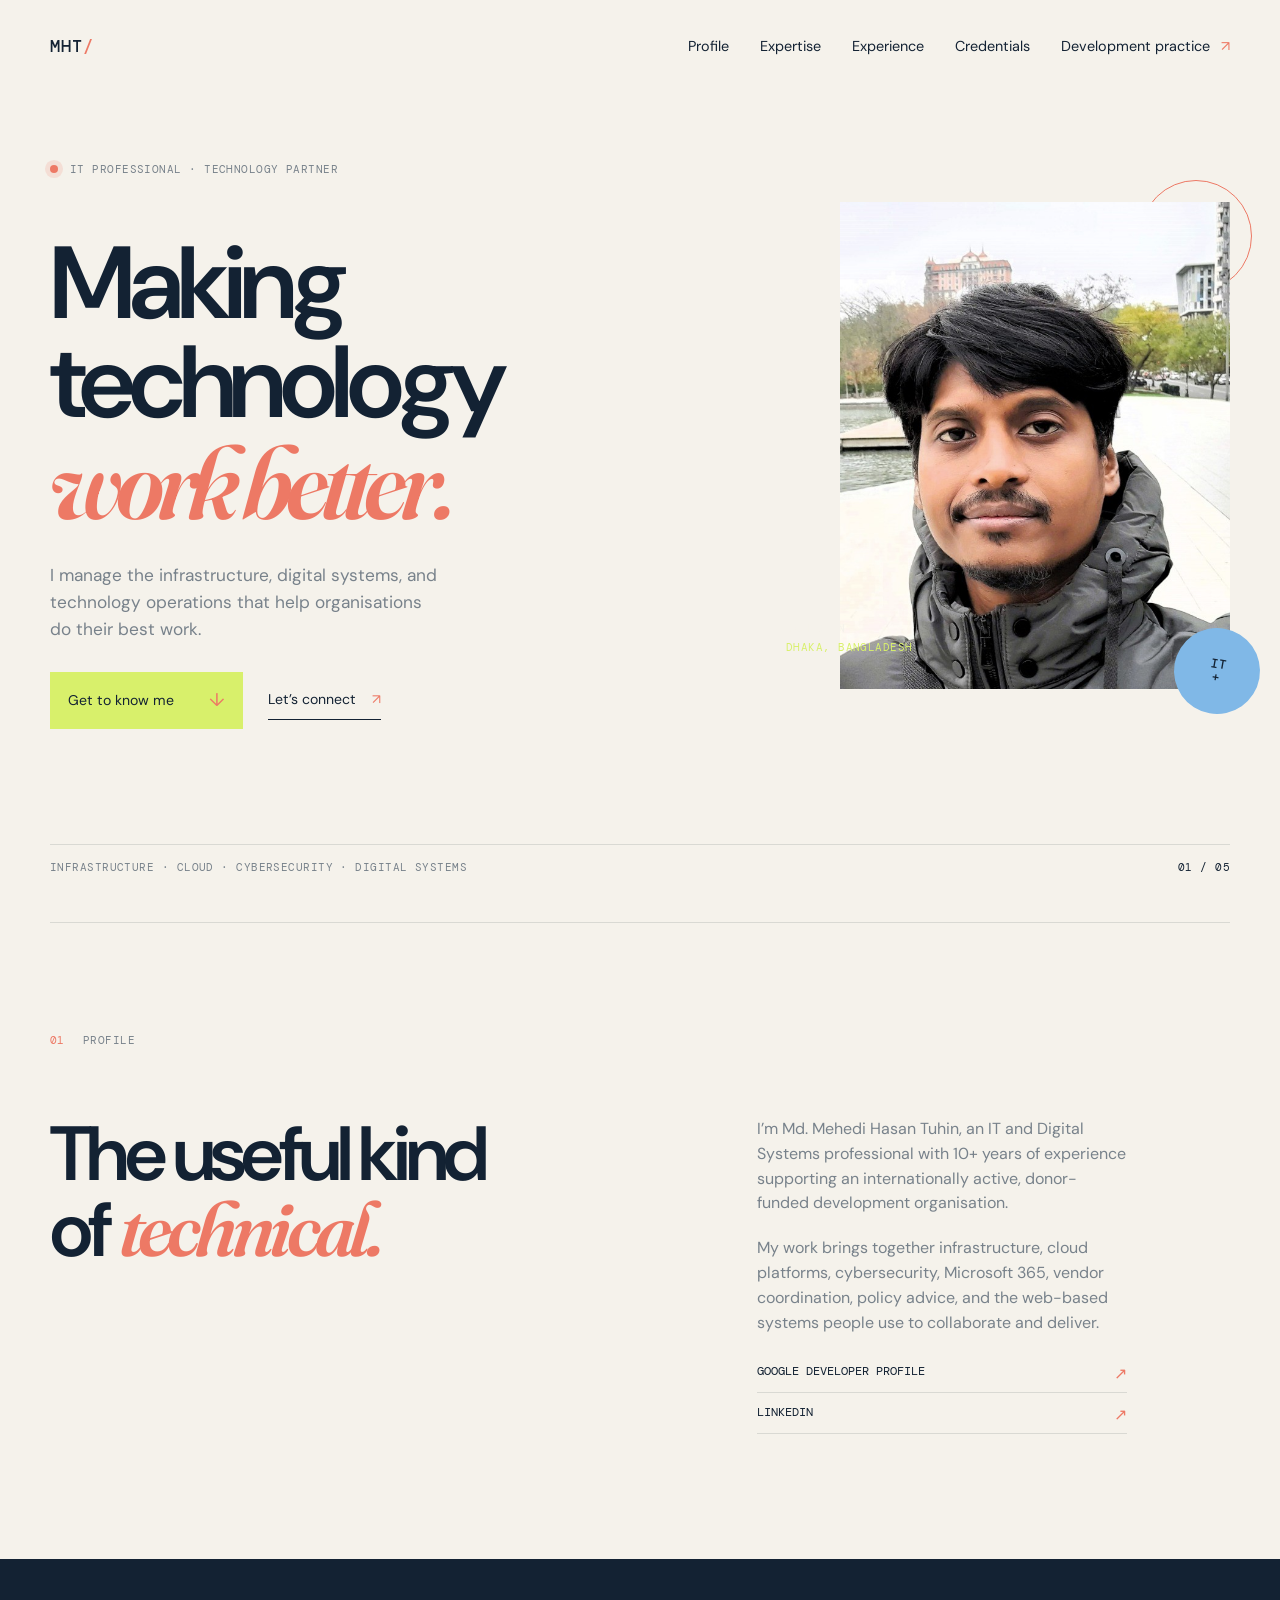
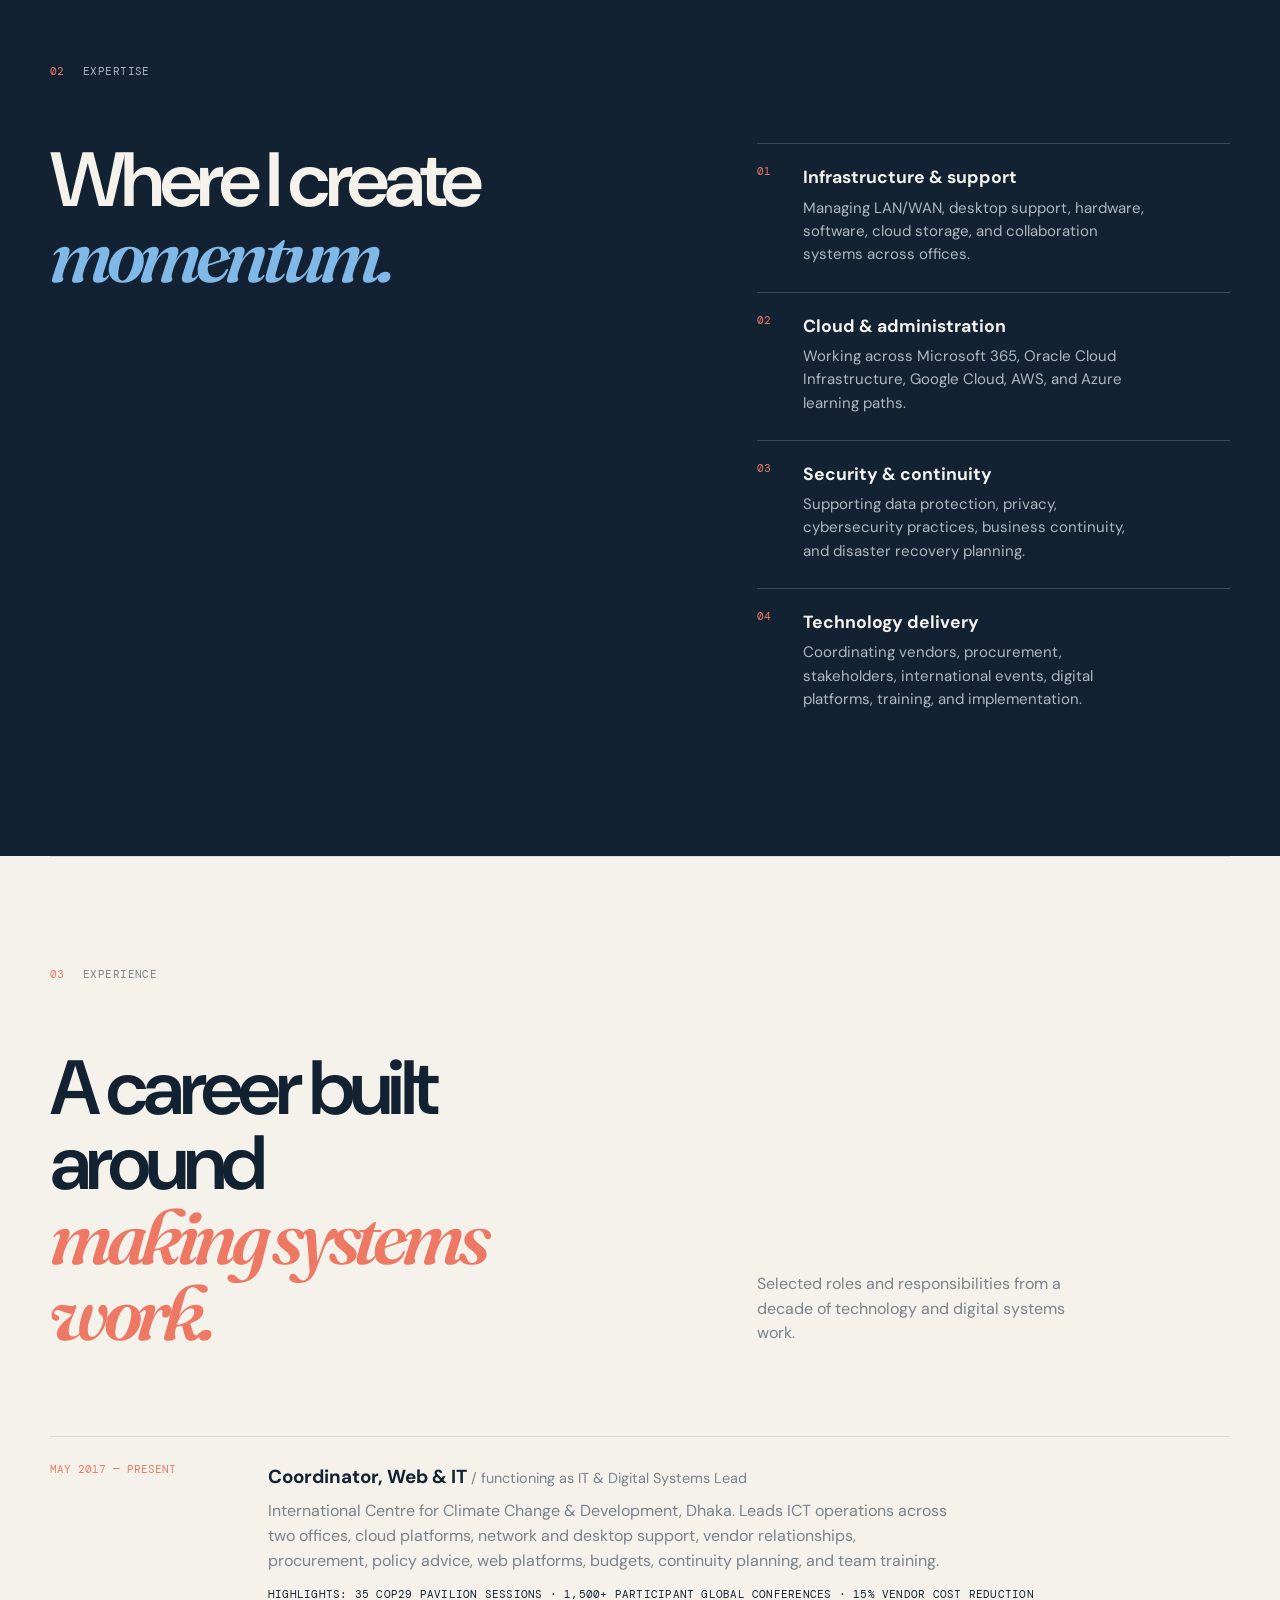
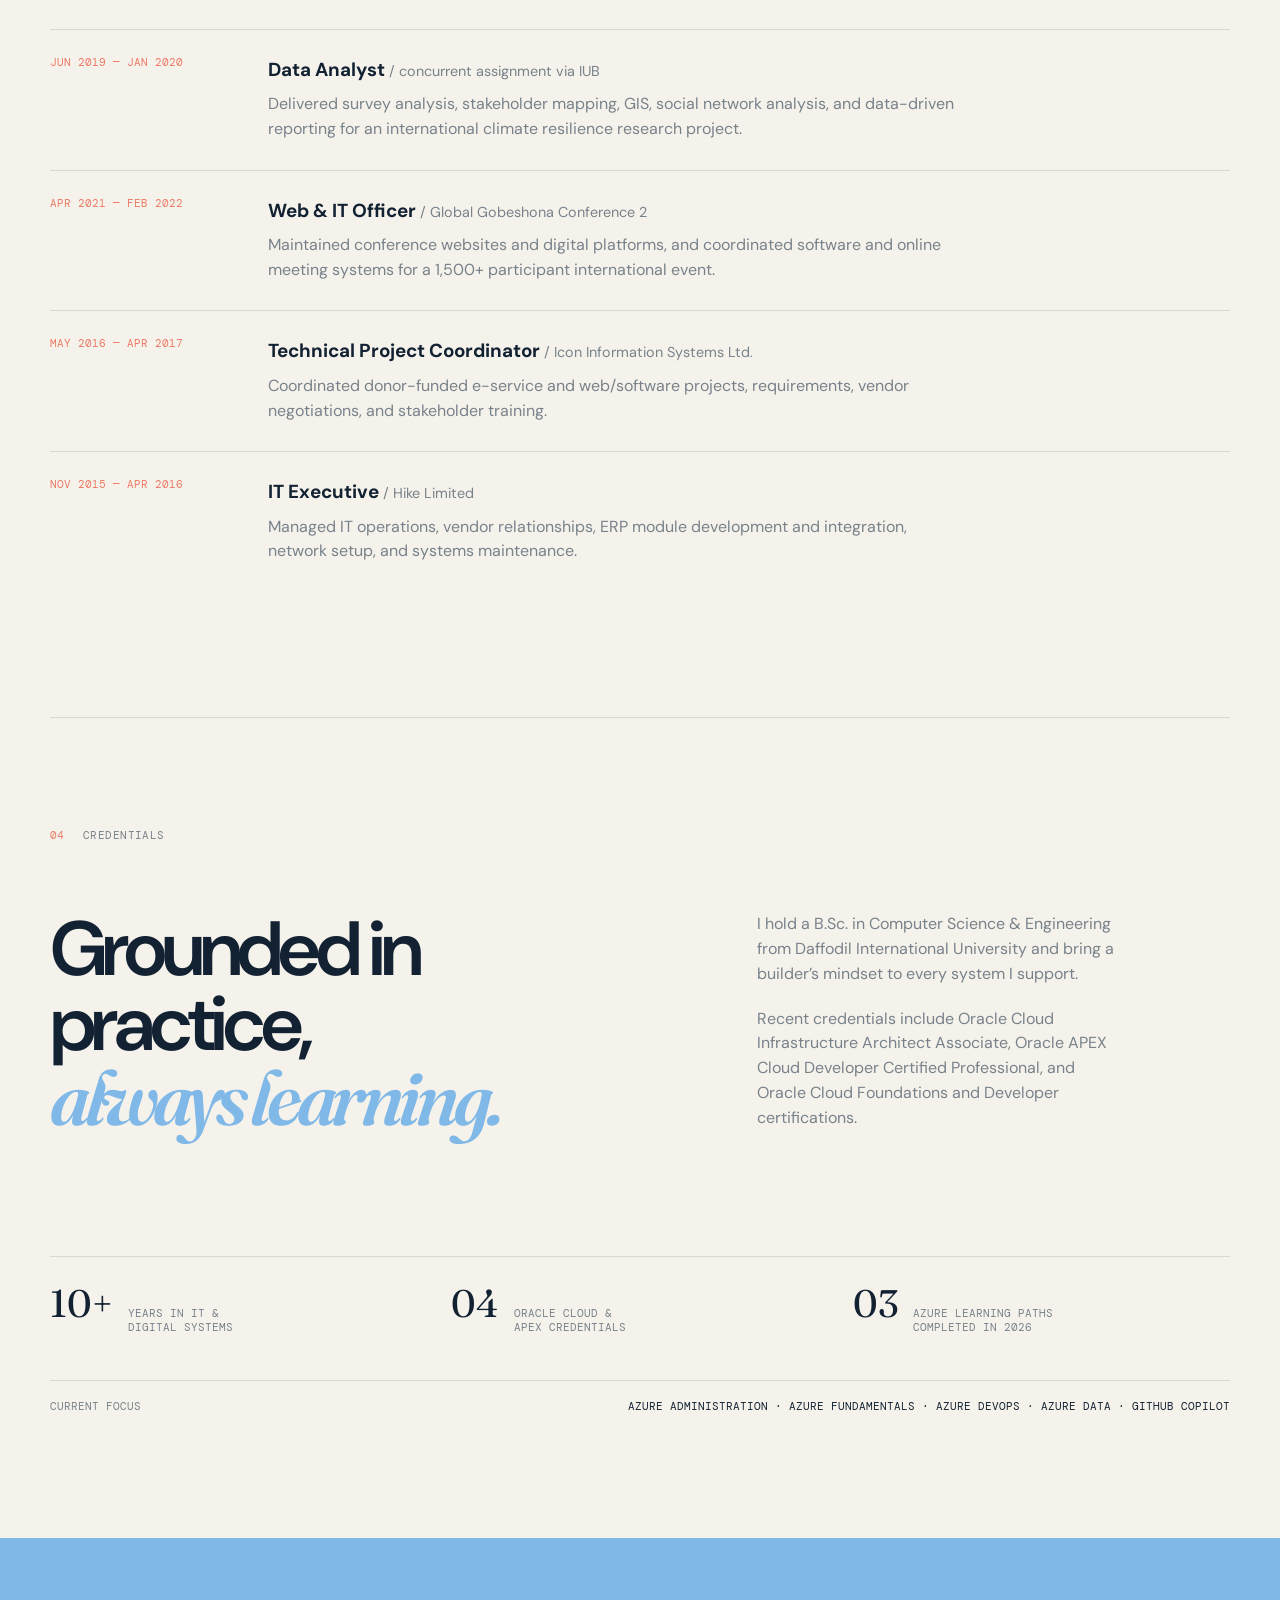
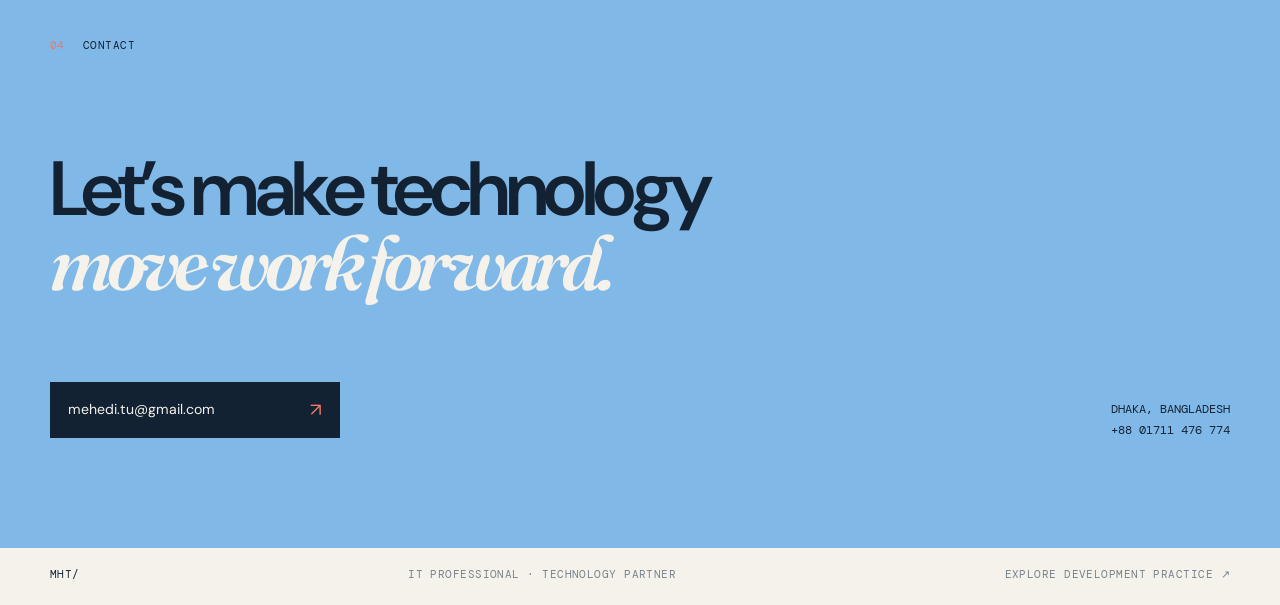
==== commit aef1d881: "Update profile picture" ====
--- a/index.html
+++ b/index.html
@@ -38,7 +38,7 @@
       </div>
       <div class="portrait-wrap">
         <div class="portrait-note">Based in<br><strong>Dhaka, Bangladesh</strong></div>
-        <img src="images/Mehedi_Hasan_Tuhin.jpg" alt="Portrait of Mehedi Hasan Tuhin">
+        <img src="images/pic_mehedi_hasan_tuhin.jpg" alt="Portrait of Mehedi Hasan Tuhin">
         <span class="portrait-stamp">IT<br>+</span>
       </div>
       <div class="hero-bottom"><span>Infrastructure · cloud · cybersecurity · digital systems</span><span class="mono">01 / 05</span></div>
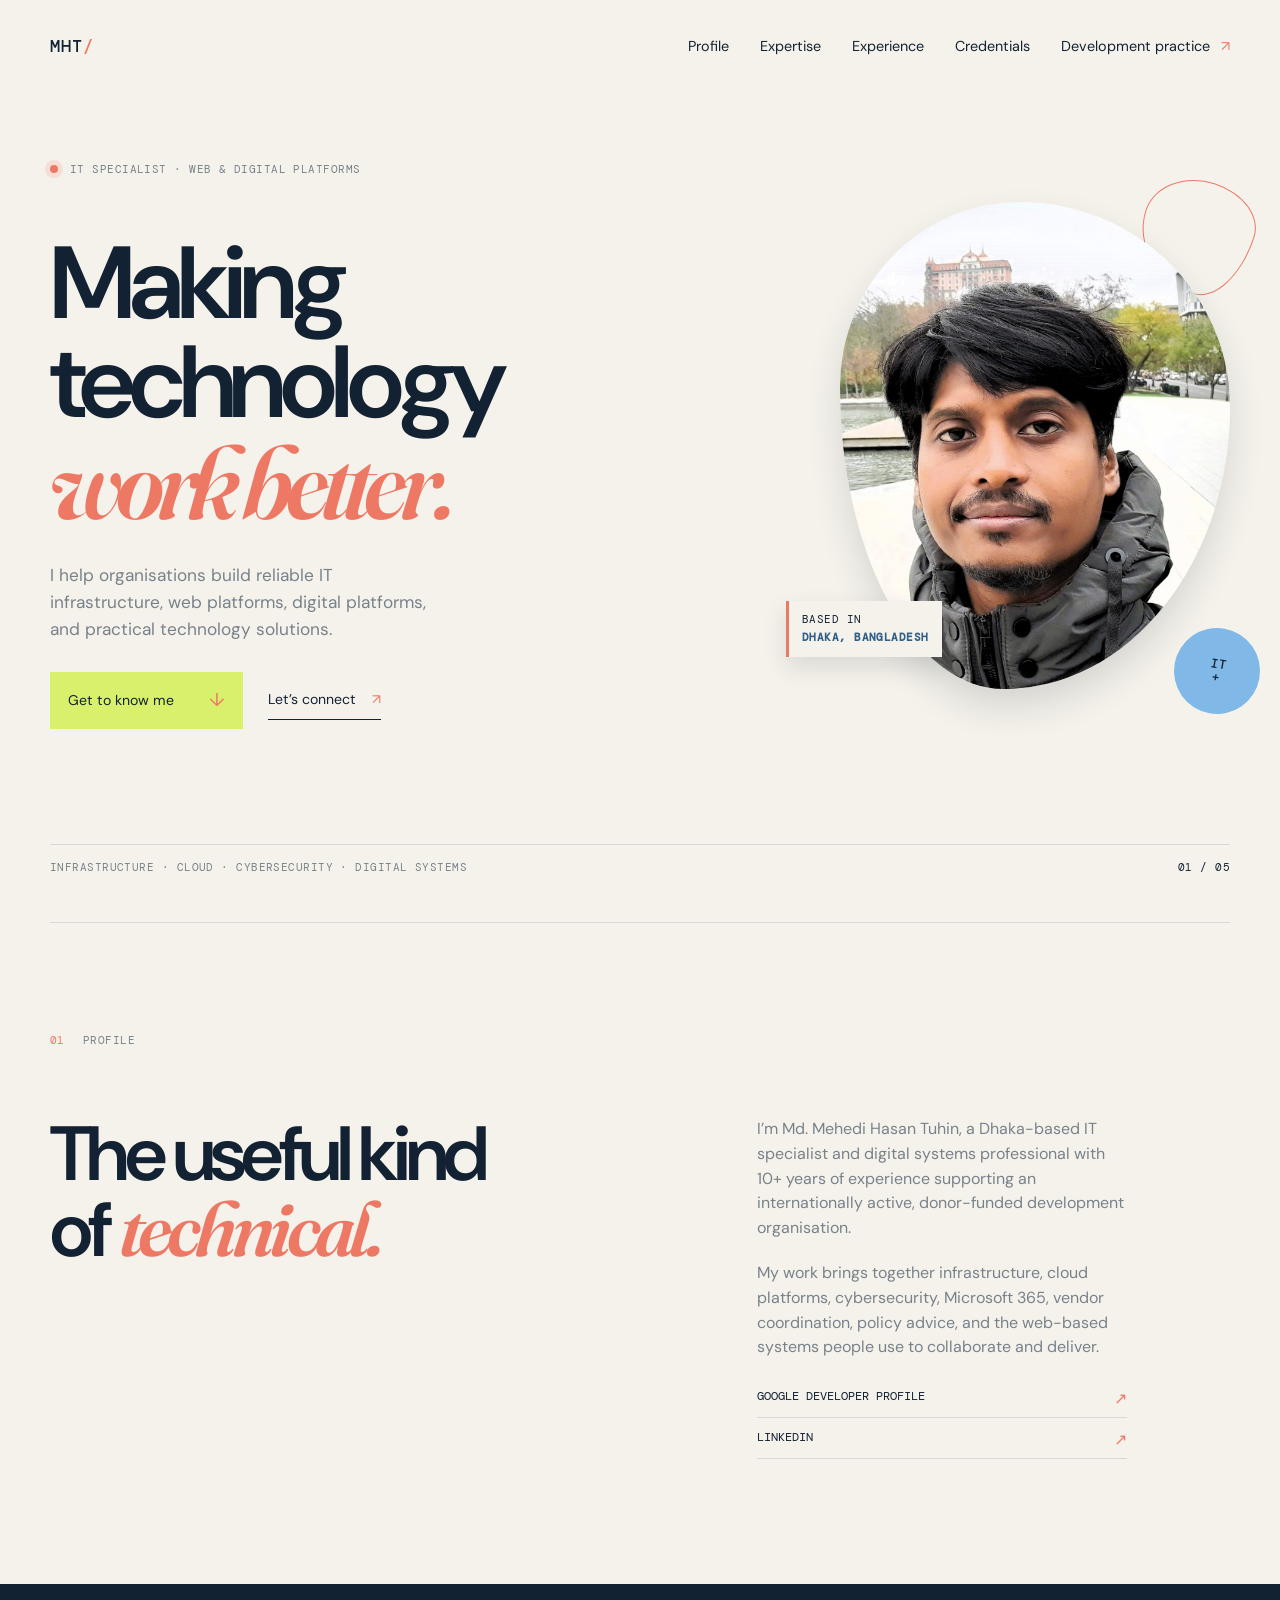
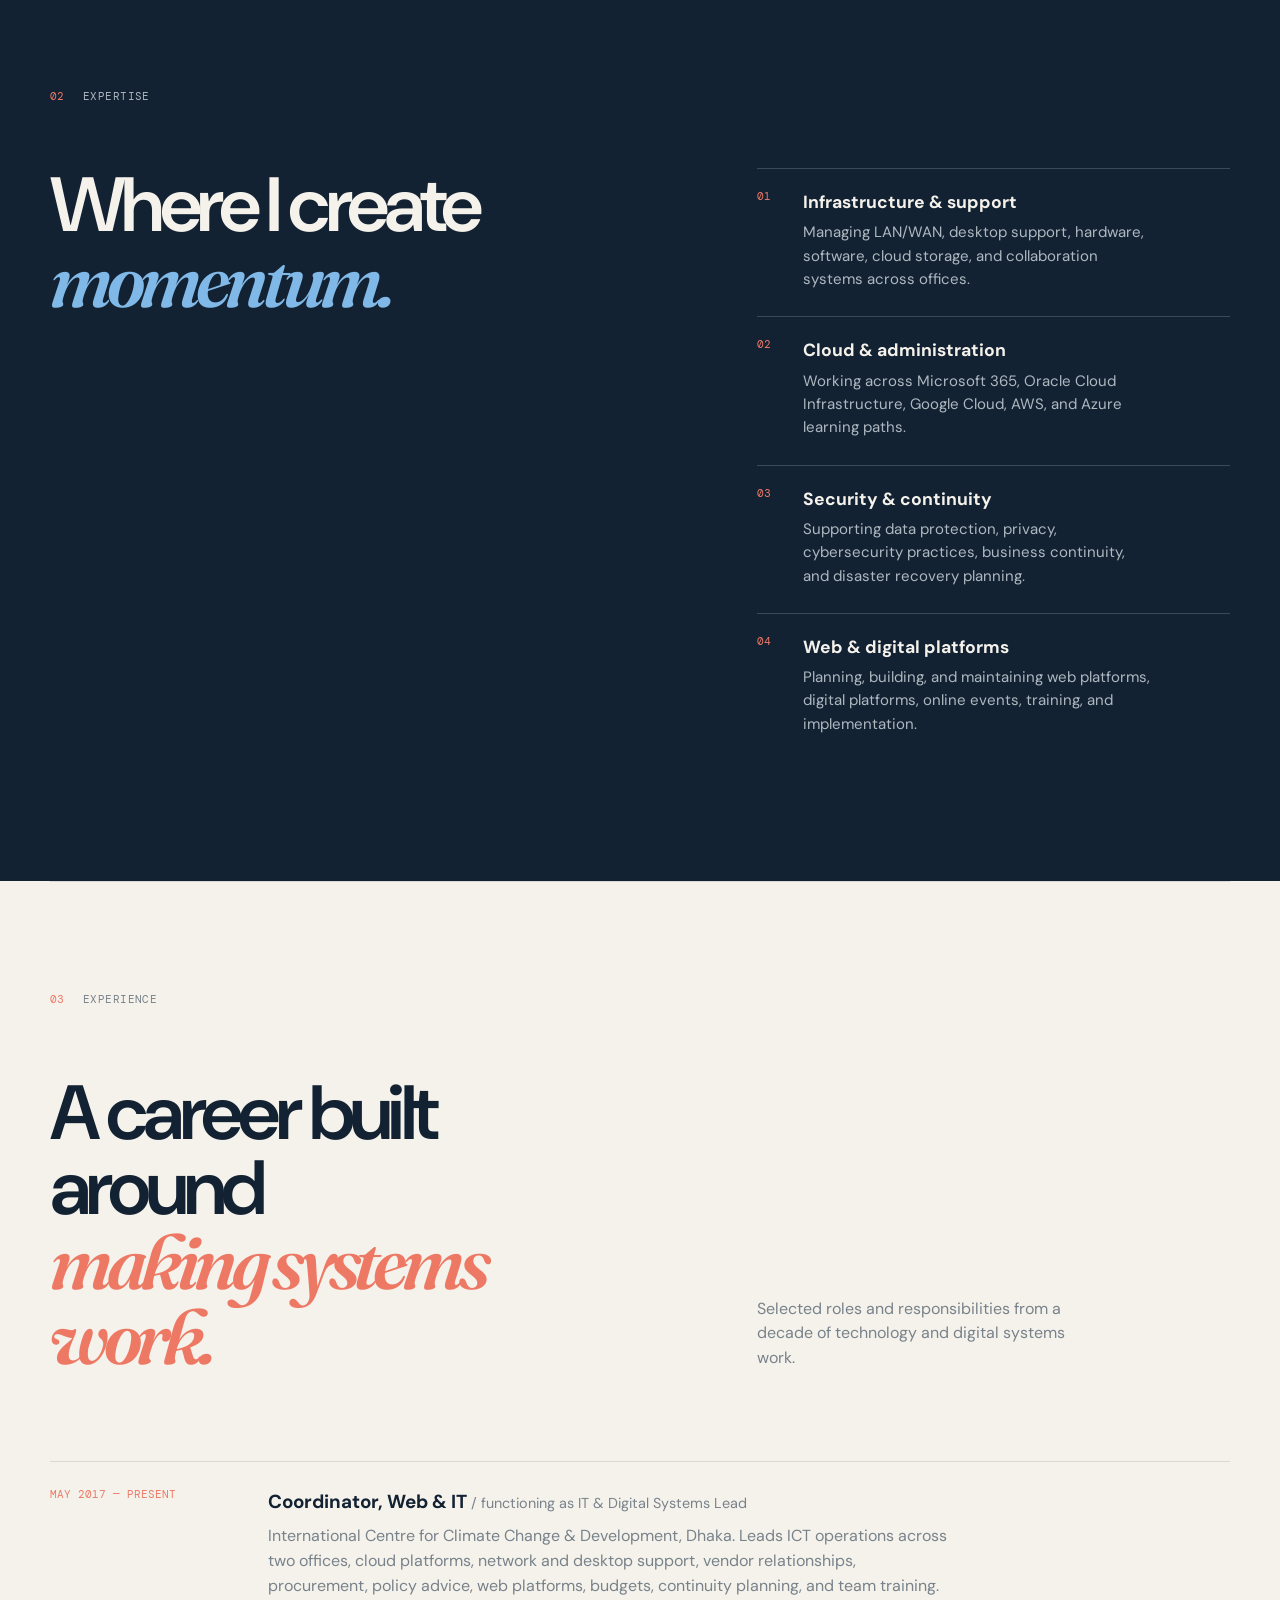
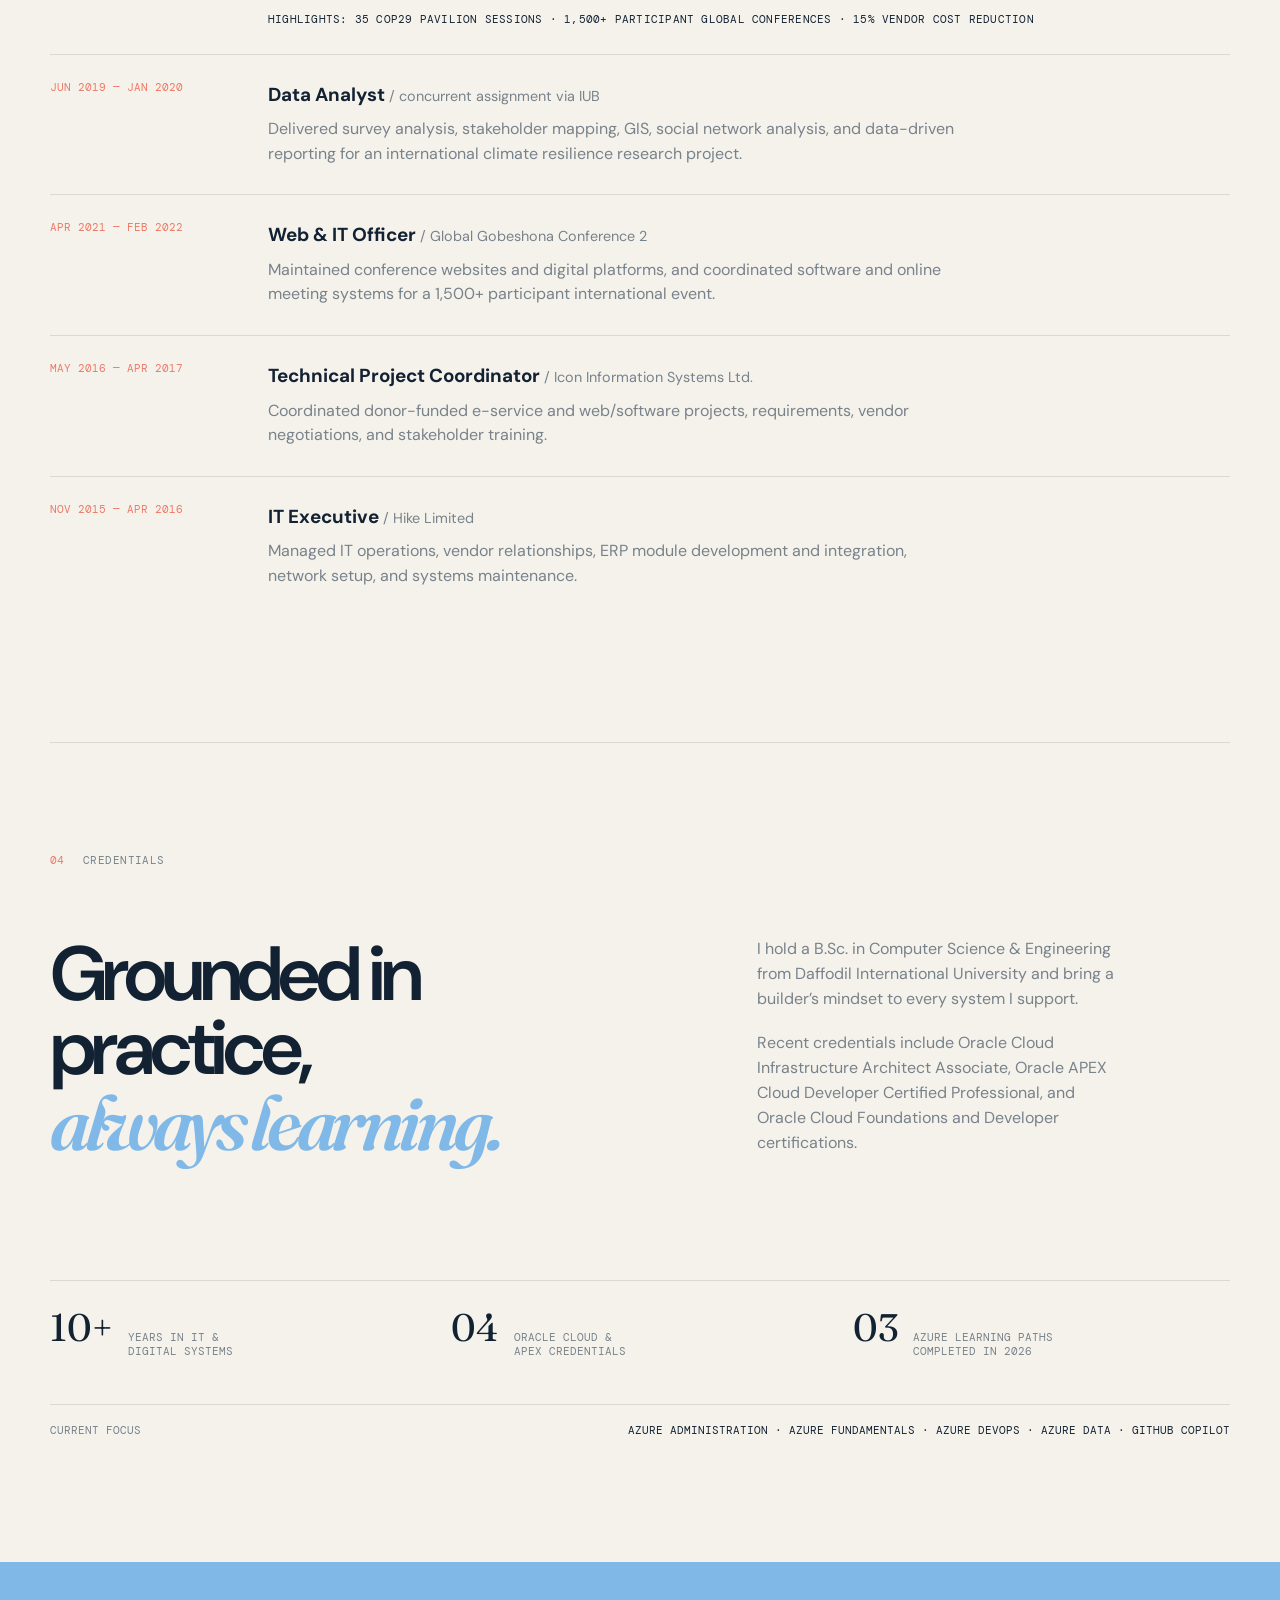
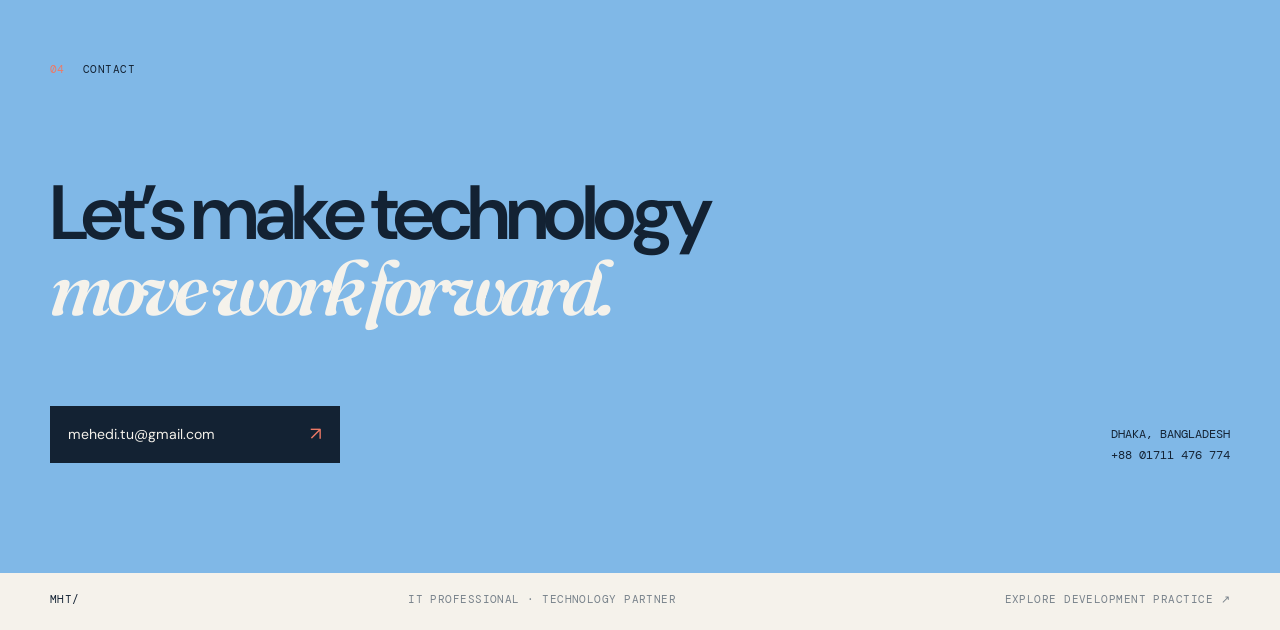
==== commit c4b2bcc5: "Improve specialist positioning and SEO" ====
--- a/index.html
+++ b/index.html
@@ -3,10 +3,19 @@
 <head>
   <meta charset="utf-8">
   <meta name="viewport" content="width=device-width, initial-scale=1">
-  <meta name="description" content="Mehedi Hasan Tuhin is an IT professional helping organisations connect technology, people, and practical outcomes.">
+  <meta name="description" content="Mehedi Hasan Tuhin is a Dhaka-based IT specialist, web platform specialist, and digital solutions professional helping organisations build reliable technology systems.">
   <meta name="author" content="Mehedi Hasan Tuhin">
   <meta name="theme-color" content="#132233">
-  <title>Mehedi Hasan Tuhin | IT Professional</title>
+  <meta name="keywords" content="IT specialist, web platform specialist, digital platform specialist, digital solutions, IT professional, Dhaka Bangladesh">
+  <link rel="canonical" href="https://tuhinitsme.github.io/">
+  <meta property="og:type" content="website">
+  <meta property="og:title" content="Mehedi Hasan Tuhin | IT, Web Platform &amp; Digital Solutions Specialist">
+  <meta property="og:description" content="IT infrastructure, web platforms, digital systems, and practical technology solutions for organisations.">
+  <meta property="og:url" content="https://tuhinitsme.github.io/">
+  <meta property="og:image" content="https://tuhinitsme.github.io/images/pic_mehedi_hasan_tuhin.jpg">
+  <meta name="twitter:card" content="summary_large_image">
+  <title>Mehedi Hasan Tuhin | IT &amp; Digital Solutions Specialist</title>
+  <script type="application/ld+json">{"@context":"https://schema.org","@type":"Person","name":"Mehedi Hasan Tuhin","jobTitle":"IT, Web Platform and Digital Solutions Specialist","url":"https://tuhinitsme.github.io/","image":"https://tuhinitsme.github.io/images/pic_mehedi_hasan_tuhin.jpg","email":"mehedi.tu@gmail.com","address":{"@type":"PostalAddress","addressLocality":"Dhaka","addressCountry":"BD"},"sameAs":["https://g.dev/tuhinitsme","https://linkedin.com/in/tuhinitsme"],"knowsAbout":["IT infrastructure","web platforms","digital platforms","digital solutions","cloud computing","cybersecurity"]}</script>
   <link rel="preconnect" href="https://fonts.googleapis.com">
   <link rel="preconnect" href="https://fonts.gstatic.com" crossorigin>
   <link href="https://fonts.googleapis.com/css2?family=DM+Mono:wght@400;500&family=DM+Sans:wght@400;500;700&family=Fraunces:opsz,wght@9..144,600;9..144,700&display=swap" rel="stylesheet">
@@ -28,9 +37,9 @@
   <main id="top">
     <section class="home-hero home-shell" aria-labelledby="home-title">
       <div class="hero-copy">
-        <p class="eyebrow"><span class="status-dot"></span> IT professional · technology partner</p>
+        <p class="eyebrow"><span class="status-dot"></span> IT specialist · web &amp; digital platforms</p>
         <h1 id="home-title">Making technology<br><em>work better.</em></h1>
-        <p class="hero-lede">I manage the infrastructure, digital systems, and technology operations that help organisations do their best work.</p>
+        <p class="hero-lede">I help organisations build reliable IT infrastructure, web platforms, digital platforms, and practical technology solutions.</p>
         <div class="hero-actions">
           <a class="home-button home-button-bright" href="#profile">Get to know me <span aria-hidden="true">↓</span></a>
           <a class="quiet-link" href="mailto:mehedi.tu@gmail.com?subject=Professional%20enquiry">Let’s connect <span aria-hidden="true">↗</span></a>
@@ -49,7 +58,7 @@
       <div class="profile-grid">
         <h2 id="profile-title">The useful kind<br>of <em>technical.</em></h2>
         <div class="profile-copy">
-          <p>I’m Md. Mehedi Hasan Tuhin, an IT and Digital Systems professional with 10+ years of experience supporting an internationally active, donor-funded development organisation.</p>
+          <p>I’m Md. Mehedi Hasan Tuhin, a Dhaka-based IT specialist and digital systems professional with 10+ years of experience supporting an internationally active, donor-funded development organisation.</p>
           <p>My work brings together infrastructure, cloud platforms, cybersecurity, Microsoft 365, vendor coordination, policy advice, and the web-based systems people use to collaborate and deliver.</p>
           <div class="link-row"><a href="https://g.dev/tuhinitsme" target="_blank" rel="noreferrer">Google Developer profile <span>↗</span></a><a href="https://linkedin.com/in/tuhinitsme" target="_blank" rel="noreferrer">LinkedIn <span>↗</span></a></div>
         </div>
@@ -65,7 +74,7 @@
             <article><span>01</span><div><h3>Infrastructure &amp; support</h3><p>Managing LAN/WAN, desktop support, hardware, software, cloud storage, and collaboration systems across offices.</p></div></article>
             <article><span>02</span><div><h3>Cloud &amp; administration</h3><p>Working across Microsoft 365, Oracle Cloud Infrastructure, Google Cloud, AWS, and Azure learning paths.</p></div></article>
             <article><span>03</span><div><h3>Security &amp; continuity</h3><p>Supporting data protection, privacy, cybersecurity practices, business continuity, and disaster recovery planning.</p></div></article>
-            <article><span>04</span><div><h3>Technology delivery</h3><p>Coordinating vendors, procurement, stakeholders, international events, digital platforms, training, and implementation.</p></div></article>
+            <article><span>04</span><div><h3>Web &amp; digital platforms</h3><p>Planning, building, and maintaining web platforms, digital platforms, online events, training, and implementation.</p></div></article>
           </div>
         </div>
       </div>
--- a/css/home.css
+++ b/css/home.css
@@ -13,7 +13,7 @@
 .home-hero { min-height: 730px; position: relative; display: grid; grid-template-columns: 1.2fr .8fr; gap: 9vw; align-items: center; padding: 70px 0 48px; }.hero-copy { position: relative; z-index: 1; }.eyebrow, .home-label, .hero-bottom, .home-footer, .portrait-note, .mono { font: .7rem var(--mono); letter-spacing: .04em; text-transform: uppercase; }.eyebrow { display: flex; align-items: center; gap: 12px; color: var(--muted); }.status-dot { width: 8px; height: 8px; background: var(--coral); border-radius: 50%; box-shadow: 0 0 0 5px rgba(237,121,101,.16); }
 h1, h2, h3, p { margin-top: 0; } h1, h2 { line-height: .97; letter-spacing: -.06em; font-weight: 600; } h1 { margin: 58px 0 28px; font-size: clamp(4rem, 8vw, 8rem); } h2 { font-size: clamp(3rem, 6vw, 6rem); } em { font-family: var(--serif); font-style: italic; letter-spacing: -.07em; }
 .hero-lede { max-width: 390px; margin-bottom: 30px; color: var(--muted); font-size: 1.08rem; }.hero-actions { display: flex; align-items: center; gap: 25px; }.home-button { display: inline-flex; align-items: center; justify-content: space-between; gap: 35px; padding: 14px 18px; font-size: .88rem; transition: transform .2s ease; }.home-button:hover, .home-button:focus-visible { transform: translateY(-3px); }.home-button span { color: var(--coral); font-size: 1.15rem; }.home-button-bright { background: var(--lime); }.quiet-link { border-bottom: 1px solid var(--navy); padding: 8px 0; font-size: .88rem; }.quiet-link span { color: var(--coral); margin-left: 12px; }
-.portrait-wrap { position: relative; justify-self: end; width: min(100%, 390px); }.portrait-wrap::before { position: absolute; content: ""; top: -22px; right: -22px; width: 110px; height: 110px; border: 1px solid var(--coral); border-radius: 50%; }.portrait-wrap img { position: relative; width: 100%; aspect-ratio: 4 / 5; object-fit: cover; filter: saturate(.9); }.portrait-note { position: absolute; z-index: 1; left: -54px; bottom: 32px; color: var(--paper); line-height: 1.7; }.portrait-note strong { color: var(--lime); font-weight: 400; }.portrait-stamp { position: absolute; right: -30px; bottom: -25px; display: grid; place-items: center; width: 86px; height: 86px; background: var(--blue); border-radius: 50%; text-align: center; font: 500 .8rem var(--mono); line-height: 1.1; transform: rotate(10deg); }.hero-bottom { grid-column: 1 / -1; align-self: end; display: flex; justify-content: space-between; border-top: 1px solid var(--line); padding-top: 15px; color: var(--muted); }.hero-bottom .mono { color: var(--navy); }
+.portrait-wrap { position: relative; justify-self: end; width: min(100%, 390px); }.portrait-wrap::before { position: absolute; content: ""; top: -22px; right: -22px; width: 110px; height: 110px; border: 1px solid var(--coral); border-radius: 52% 48% 36% 64% / 42% 35% 65% 58%; transform: rotate(18deg); }.portrait-wrap img { position: relative; width: 100%; aspect-ratio: 4 / 5; object-fit: cover; border-radius: 46% 54% 58% 42% / 38% 42% 58% 62%; filter: saturate(.9); box-shadow: 0 18px 35px rgba(19,34,51,.14); }.portrait-note { position: absolute; z-index: 1; left: -54px; bottom: 32px; padding: 10px 13px 11px; border-left: 3px solid var(--coral); background: var(--paper); color: var(--navy); line-height: 1.55; box-shadow: 0 10px 24px rgba(19,34,51,.12); }.portrait-note strong { color: #315f87; font-weight: 600; }.portrait-stamp { position: absolute; right: -30px; bottom: -25px; display: grid; place-items: center; width: 86px; height: 86px; background: var(--blue); border-radius: 50%; text-align: center; font: 500 .8rem var(--mono); line-height: 1.1; transform: rotate(10deg); }.hero-bottom { grid-column: 1 / -1; align-self: end; display: flex; justify-content: space-between; border-top: 1px solid var(--line); padding-top: 15px; color: var(--muted); }.hero-bottom .mono { color: var(--navy); }
 .profile, .career { border-top: 1px solid var(--line); padding: 110px 0 125px; }.home-label { display: flex; gap: 18px; color: var(--muted); }.home-label span { color: var(--coral); }.profile-grid, .career-grid, .expertise-grid { display: grid; grid-template-columns: 1.1fr .9fr; gap: 10vw; margin-top: 70px; }.profile h2, .career h2, .expertise h2 { margin: 0; }.profile-copy, .career-copy { max-width: 370px; color: var(--muted); }.profile-copy p, .career-copy p { margin-bottom: 20px; }.link-row { display: flex; flex-direction: column; gap: 11px; margin-top: 28px; color: var(--navy); font: .76rem var(--mono); text-transform: uppercase; }.link-row a { border-bottom: 1px solid var(--line); padding-bottom: 8px; }.link-row a:hover { color: var(--coral); }.link-row span { float: right; color: var(--coral); font-size: 1rem; }
 .expertise { background: var(--navy); color: var(--paper); padding: 105px 0 120px; }.expertise .home-label { color: #aeb8c0; }.expertise-grid { margin-top: 65px; }.expertise h2 em { color: var(--blue); }.expertise-list article { display: grid; grid-template-columns: 34px 1fr; gap: 12px; border-top: 1px solid #3a4a59; padding: 20px 0 25px; }.expertise-list article > span { color: var(--coral); font: .7rem var(--mono); }.expertise h3 { margin: 0 0 5px; font-size: 1.1rem; }.expertise p { max-width: 350px; margin: 0; color: #aeb8c0; font-size: .94rem; }
 .experience { border-top: 1px solid var(--line); padding: 110px 0 125px; }.experience-heading { display: grid; grid-template-columns: 1.1fr .9fr; gap: 10vw; align-items: end; margin-top: 70px; }.experience-heading h2 { margin: 0; }.experience-heading em { color: var(--coral); }.experience-heading > p { max-width: 320px; margin: 0 0 5px; color: var(--muted); }.timeline { margin-top: 85px; }.timeline article { display: grid; grid-template-columns: 180px 1fr; gap: 38px; border-top: 1px solid var(--line); padding: 25px 0 28px; }.timeline-date { color: var(--coral); font: .7rem var(--mono); text-transform: uppercase; }.timeline h3 { margin: 0 0 8px; font-size: 1.18rem; }.timeline h3 span { color: var(--muted); font-size: .9rem; font-weight: 400; }.timeline p { max-width: 690px; margin: 0; color: var(--muted); }.timeline strong { display: block; margin-top: 13px; color: var(--navy); font: .7rem var(--mono); letter-spacing: .02em; text-transform: uppercase; }
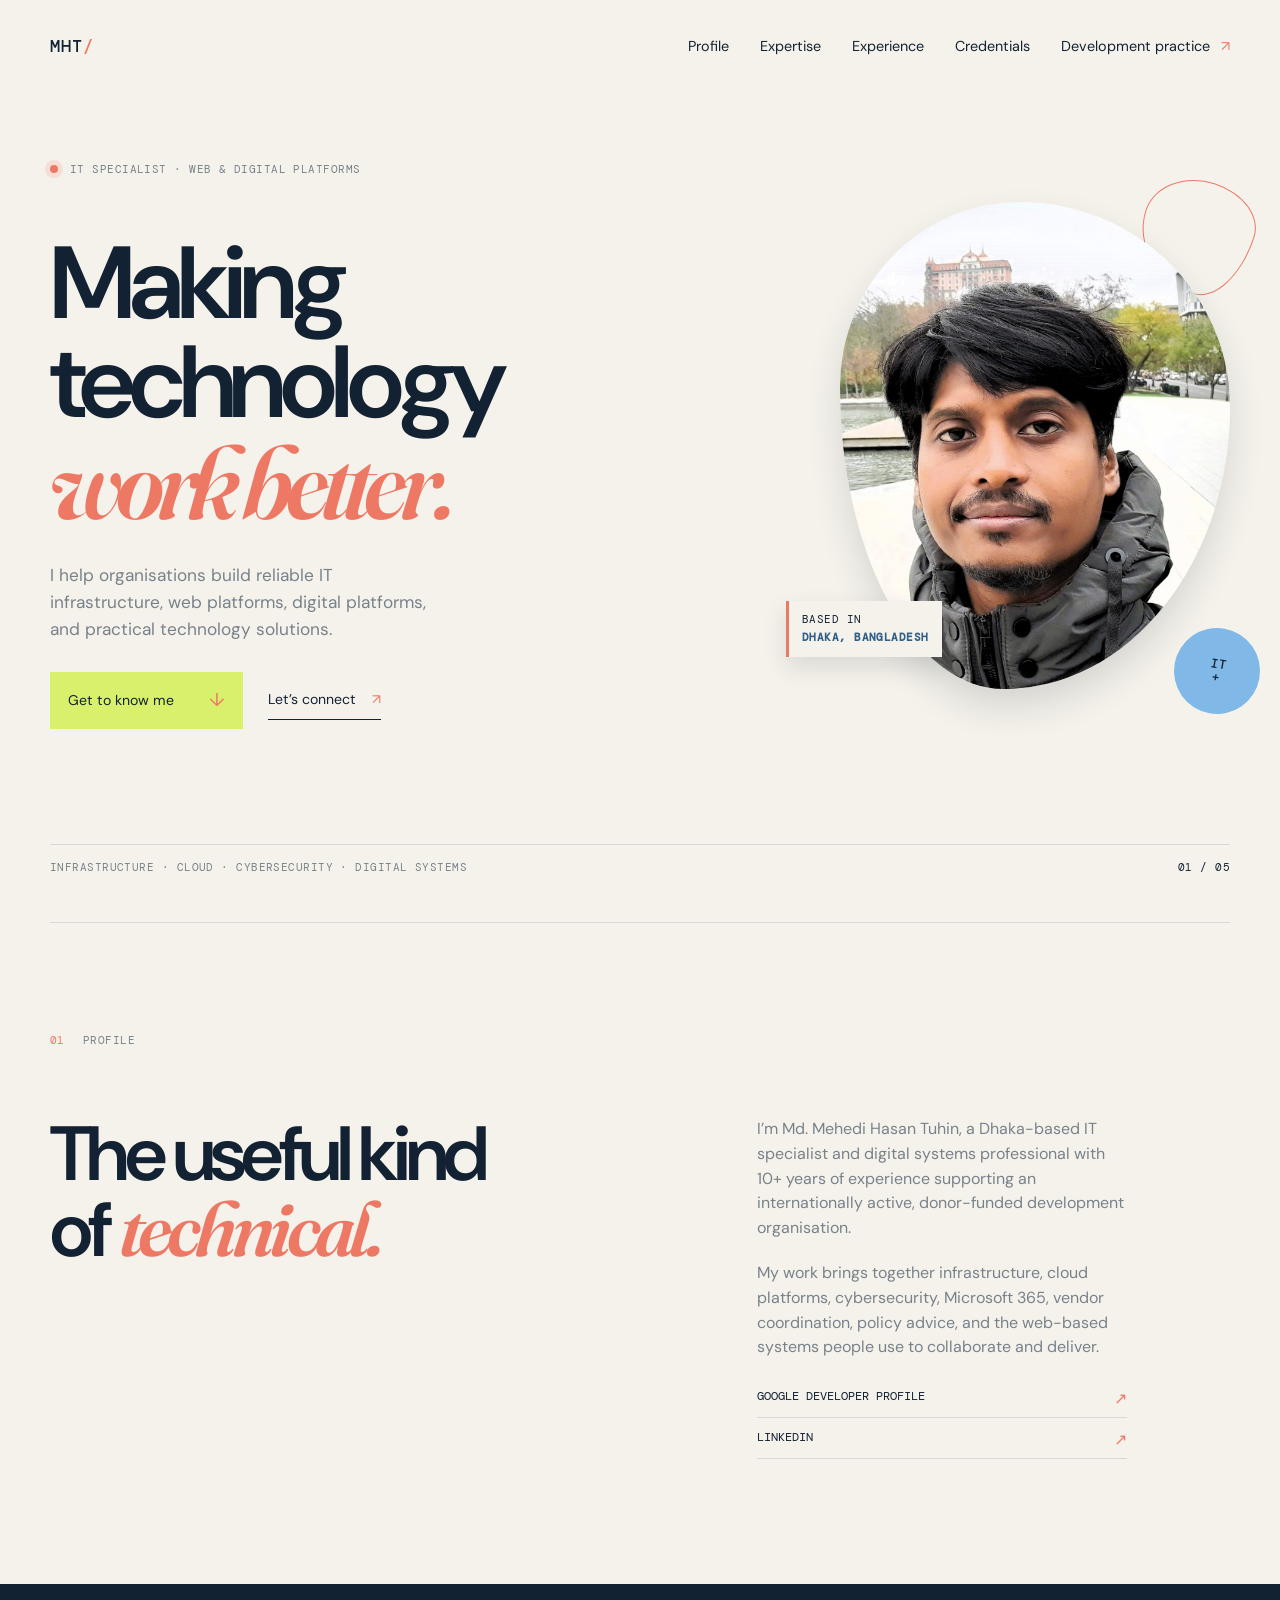
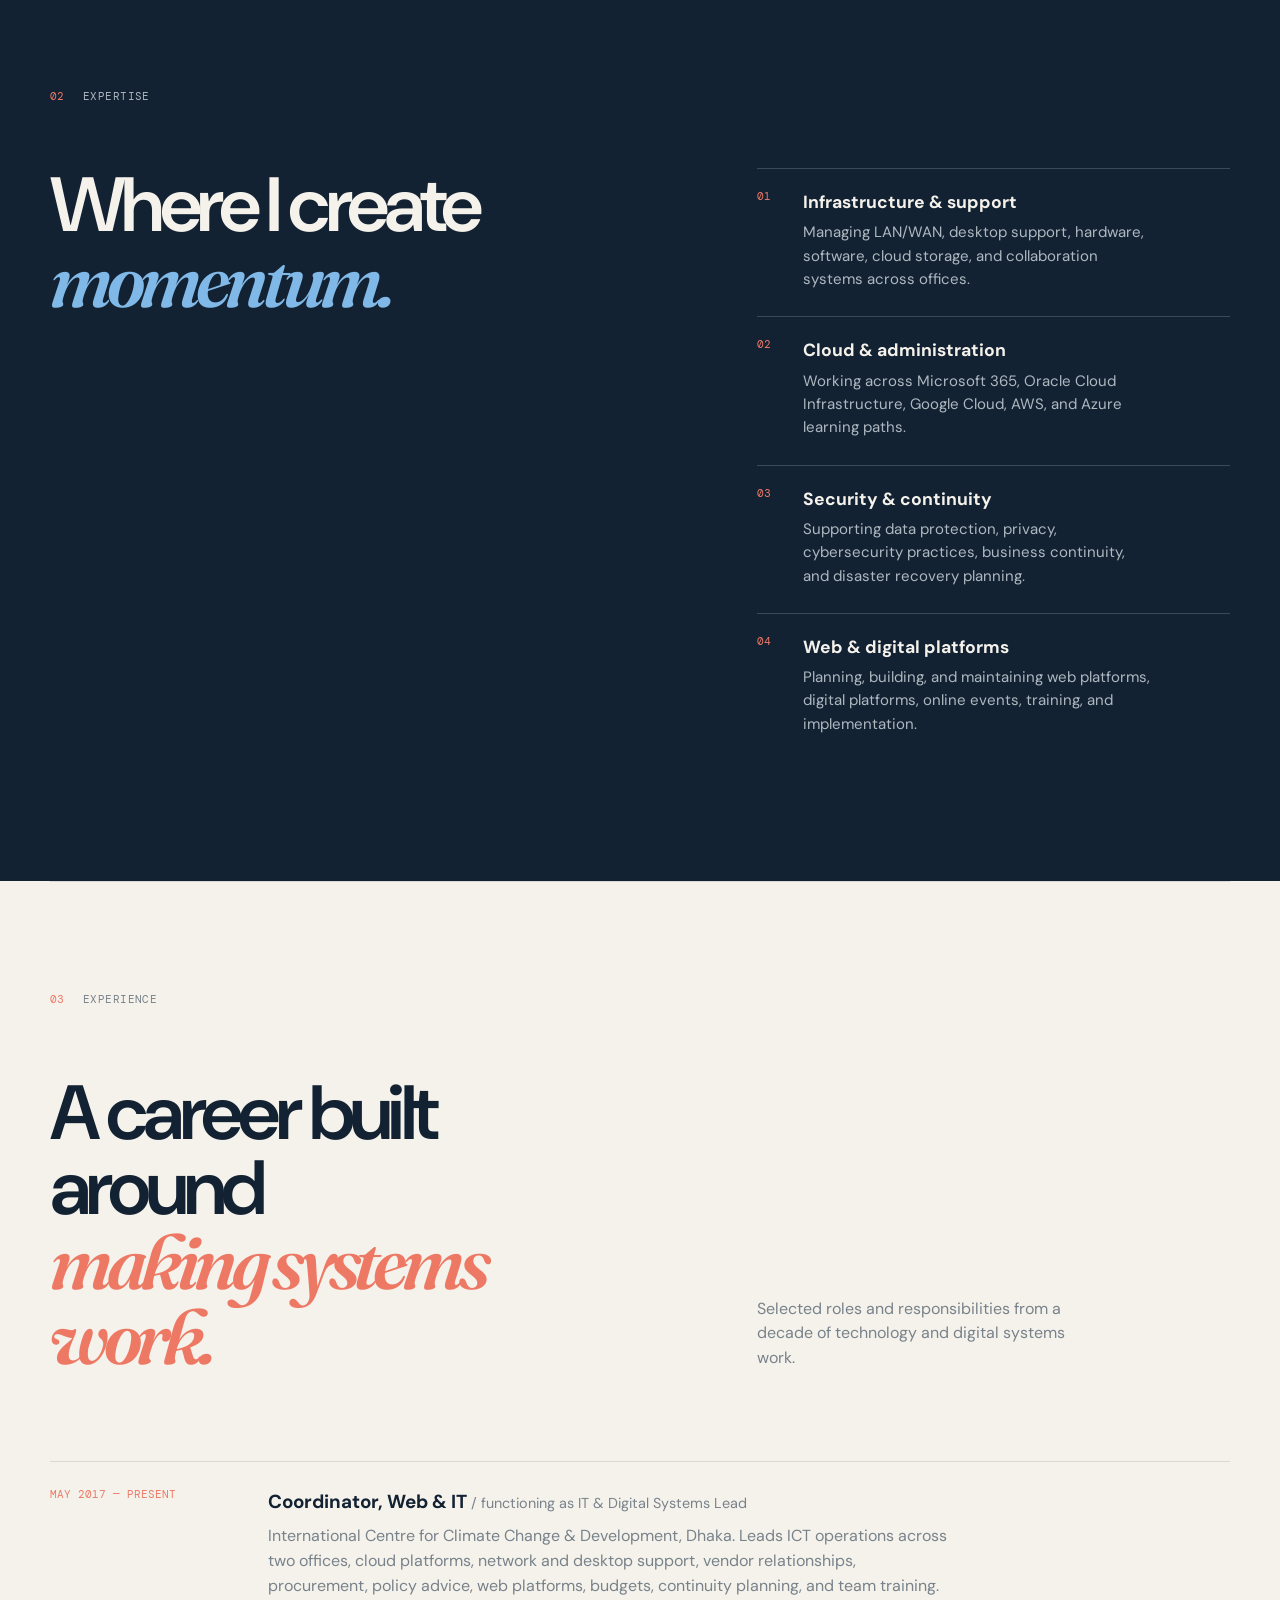
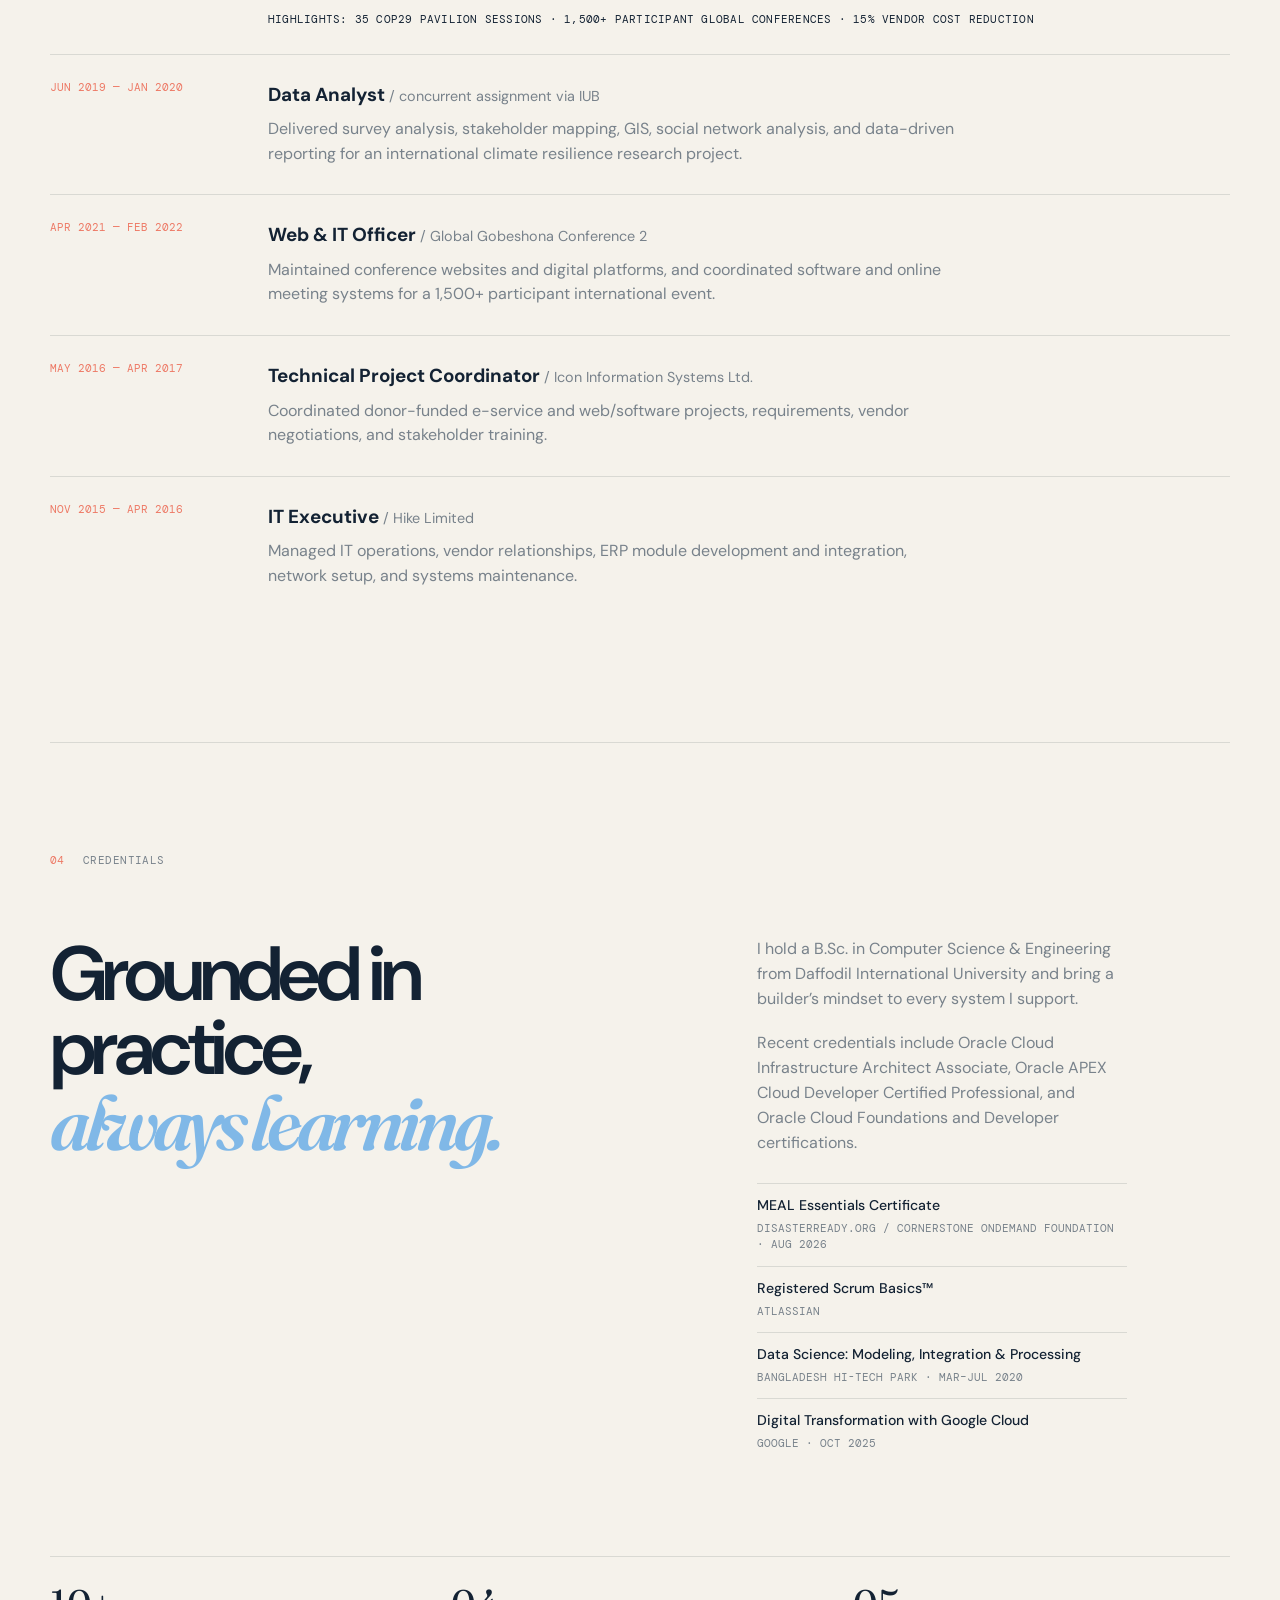
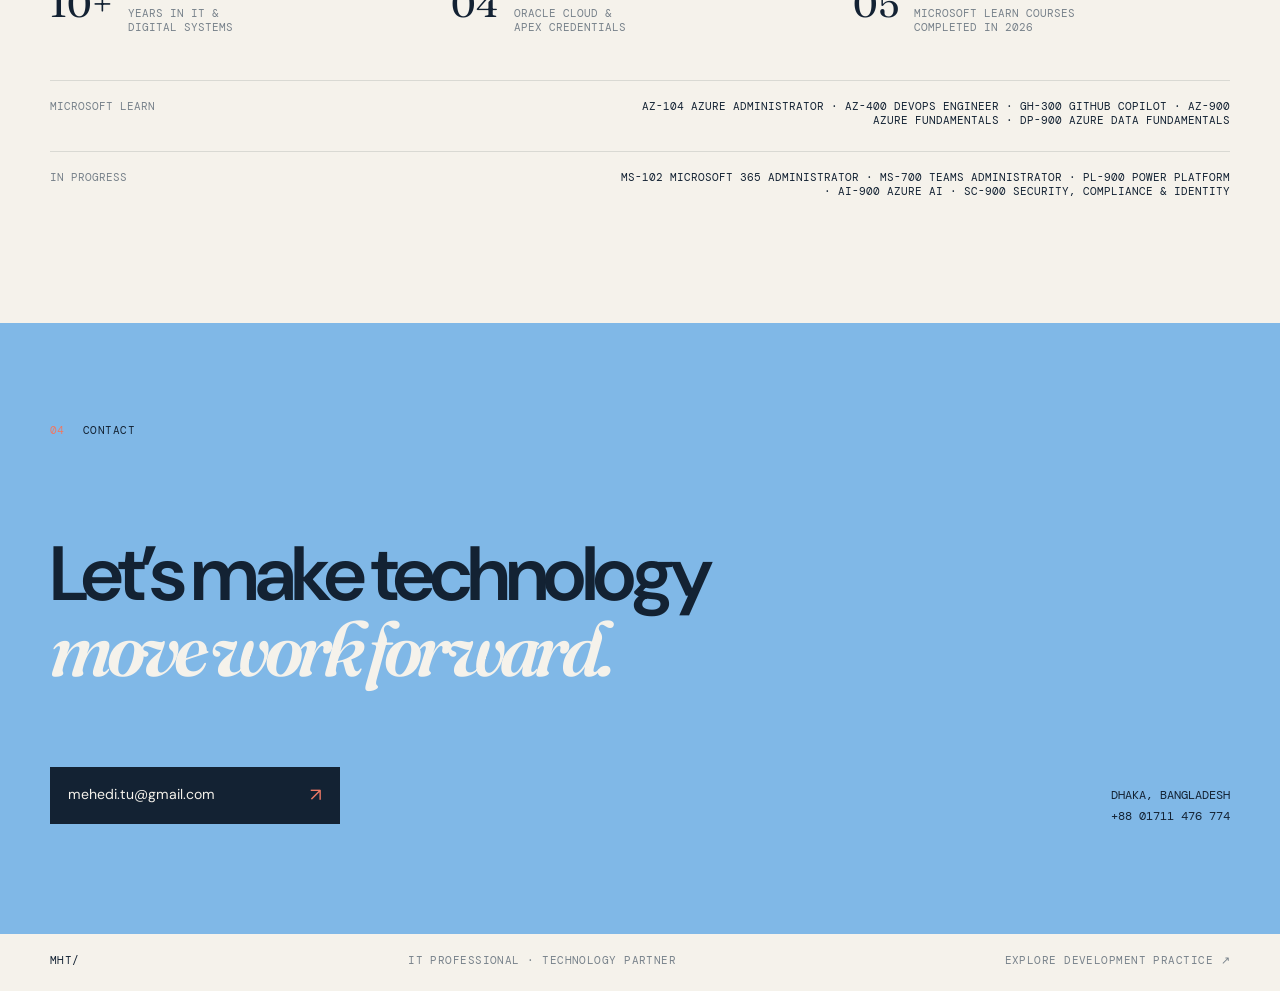
==== commit 8d52e884: "Expand credentials and Microsoft Learn profile" ====
--- a/index.html
+++ b/index.html
@@ -96,10 +96,11 @@
       <div class="home-label"><span>04</span> Credentials</div>
       <div class="career-grid">
         <h2 id="career-title">Grounded in practice,<br><em>always learning.</em></h2>
-        <div class="career-copy"><p>I hold a B.Sc. in Computer Science &amp; Engineering from Daffodil International University and bring a builder’s mindset to every system I support.</p><p>Recent credentials include Oracle Cloud Infrastructure Architect Associate, Oracle APEX Cloud Developer Certified Professional, and Oracle Cloud Foundations and Developer certifications.</p></div>
+        <div class="career-copy"><p>I hold a B.Sc. in Computer Science &amp; Engineering from Daffodil International University and bring a builder’s mindset to every system I support.</p><p>Recent credentials include Oracle Cloud Infrastructure Architect Associate, Oracle APEX Cloud Developer Certified Professional, and Oracle Cloud Foundations and Developer certifications.</p><ul class="credential-list"><li><strong>MEAL Essentials Certificate</strong><span>DisasterReady.org / Cornerstone OnDemand Foundation · Aug 2026</span></li><li><strong>Registered Scrum Basics™</strong><span>Atlassian</span></li><li><strong>Data Science: Modeling, Integration &amp; Processing</strong><span>Bangladesh Hi-Tech Park · Mar–Jul 2020</span></li><li><strong>Digital Transformation with Google Cloud</strong><span>Google · Oct 2025</span></li></ul></div>
       </div>
-      <div class="career-facts"><div><strong>10+</strong><span>years in IT &amp;<br>digital systems</span></div><div><strong>04</strong><span>Oracle Cloud &amp;<br>APEX credentials</span></div><div><strong>03</strong><span>Azure learning paths<br>completed in 2026</span></div></div>
-      <div class="credential-strip"><span>Current focus</span><strong>Azure Administration · Azure Fundamentals · Azure DevOps · Azure Data · GitHub Copilot</strong></div>
+      <div class="career-facts"><div><strong>10+</strong><span>years in IT &amp;<br>digital systems</span></div><div><strong>04</strong><span>Oracle Cloud &amp;<br>APEX credentials</span></div><div><strong>05</strong><span>Microsoft Learn courses<br>completed in 2026</span></div></div>
+      <div class="credential-strip"><span>Microsoft Learn</span><strong>AZ-104 Azure Administrator · AZ-400 DevOps Engineer · GH-300 GitHub Copilot · AZ-900 Azure Fundamentals · DP-900 Azure Data Fundamentals</strong></div>
+      <div class="credential-strip"><span>In progress</span><strong>MS-102 Microsoft 365 Administrator · MS-700 Teams Administrator · PL-900 Power Platform · AI-900 Azure AI · SC-900 Security, Compliance &amp; Identity</strong></div>
     </section>
 
     <section class="home-contact" id="contact" aria-labelledby="contact-title">
--- a/css/home.css
+++ b/css/home.css
@@ -17,8 +17,7 @@
 .profile, .career { border-top: 1px solid var(--line); padding: 110px 0 125px; }.home-label { display: flex; gap: 18px; color: var(--muted); }.home-label span { color: var(--coral); }.profile-grid, .career-grid, .expertise-grid { display: grid; grid-template-columns: 1.1fr .9fr; gap: 10vw; margin-top: 70px; }.profile h2, .career h2, .expertise h2 { margin: 0; }.profile-copy, .career-copy { max-width: 370px; color: var(--muted); }.profile-copy p, .career-copy p { margin-bottom: 20px; }.link-row { display: flex; flex-direction: column; gap: 11px; margin-top: 28px; color: var(--navy); font: .76rem var(--mono); text-transform: uppercase; }.link-row a { border-bottom: 1px solid var(--line); padding-bottom: 8px; }.link-row a:hover { color: var(--coral); }.link-row span { float: right; color: var(--coral); font-size: 1rem; }
 .expertise { background: var(--navy); color: var(--paper); padding: 105px 0 120px; }.expertise .home-label { color: #aeb8c0; }.expertise-grid { margin-top: 65px; }.expertise h2 em { color: var(--blue); }.expertise-list article { display: grid; grid-template-columns: 34px 1fr; gap: 12px; border-top: 1px solid #3a4a59; padding: 20px 0 25px; }.expertise-list article > span { color: var(--coral); font: .7rem var(--mono); }.expertise h3 { margin: 0 0 5px; font-size: 1.1rem; }.expertise p { max-width: 350px; margin: 0; color: #aeb8c0; font-size: .94rem; }
 .experience { border-top: 1px solid var(--line); padding: 110px 0 125px; }.experience-heading { display: grid; grid-template-columns: 1.1fr .9fr; gap: 10vw; align-items: end; margin-top: 70px; }.experience-heading h2 { margin: 0; }.experience-heading em { color: var(--coral); }.experience-heading > p { max-width: 320px; margin: 0 0 5px; color: var(--muted); }.timeline { margin-top: 85px; }.timeline article { display: grid; grid-template-columns: 180px 1fr; gap: 38px; border-top: 1px solid var(--line); padding: 25px 0 28px; }.timeline-date { color: var(--coral); font: .7rem var(--mono); text-transform: uppercase; }.timeline h3 { margin: 0 0 8px; font-size: 1.18rem; }.timeline h3 span { color: var(--muted); font-size: .9rem; font-weight: 400; }.timeline p { max-width: 690px; margin: 0; color: var(--muted); }.timeline strong { display: block; margin-top: 13px; color: var(--navy); font: .7rem var(--mono); letter-spacing: .02em; text-transform: uppercase; }
-.career h2 em { color: var(--blue); }.career-facts { display: grid; grid-template-columns: repeat(3, 1fr); gap: 24px; margin-top: 105px; border-top: 1px solid var(--line); padding-top: 22px; }.career-facts div { display: flex; align-items: baseline; gap: 15px; }.career-facts strong { font: 2.4rem var(--serif); }.career-facts span { color: var(--muted); font: .68rem var(--mono); text-transform: uppercase; }
-.credential-strip { display: flex; justify-content: space-between; gap: 30px; margin-top: 46px; border-top: 1px solid var(--line); padding-top: 18px; color: var(--muted); font: .7rem var(--mono); text-transform: uppercase; }.credential-strip strong { max-width: 610px; color: var(--navy); font-weight: 400; text-align: right; }
+.career h2 em { color: var(--blue); }.career-facts { display: grid; grid-template-columns: repeat(3, 1fr); gap: 24px; margin-top: 105px; border-top: 1px solid var(--line); padding-top: 22px; }.career-facts div { display: flex; align-items: baseline; gap: 15px; }.career-facts strong { font: 2.4rem var(--serif); }.career-facts span { color: var(--muted); font: .68rem var(--mono); text-transform: uppercase; }.credential-list { display: grid; gap: 13px; margin: 28px 0 0; padding: 0; list-style: none; }.credential-list li { border-top: 1px solid var(--line); padding-top: 11px; }.credential-list strong { display: block; color: var(--navy); font-size: .88rem; font-weight: 500; }.credential-list span { display: block; margin-top: 3px; color: var(--muted); font: .68rem var(--mono); line-height: 1.5; text-transform: uppercase; }.credential-strip { display: flex; justify-content: space-between; gap: 30px; margin-top: 46px; border-top: 1px solid var(--line); padding-top: 18px; color: var(--muted); font: .7rem var(--mono); text-transform: uppercase; }.credential-strip + .credential-strip { margin-top: 24px; }.credential-strip strong { max-width: 610px; color: var(--navy); font-weight: 400; text-align: right; }
 .home-contact { background: var(--blue); padding: 100px 0 110px; }.home-contact .home-label { color: var(--navy); }.home-contact h2 { margin: 100px 0 80px; }.home-contact h2 em { color: var(--paper); }.contact-row { display: flex; justify-content: space-between; align-items: end; gap: 30px; }.home-button-dark { background: var(--navy); color: var(--paper); min-width: 290px; }.contact-row > div { display: flex; flex-direction: column; align-items: end; gap: 6px; color: var(--navy); font: .72rem var(--mono); text-transform: uppercase; }.contact-row > div a:hover { color: var(--coral); }.home-footer { display: flex; justify-content: space-between; gap: 20px; padding: 19px 0 24px; color: var(--muted); }.home-footer span:first-child { color: var(--navy); }.home-footer a:hover { color: var(--coral); }
 :focus-visible { outline: 2px solid var(--coral); outline-offset: 4px; } @media (prefers-reduced-motion: reduce) { *, *::before, *::after { scroll-behavior: auto !important; transition-duration: .01ms !important; } }
 @media (max-width: 760px) { .home-shell, .home-header { width: min(100% - 40px, 1180px); }.home-header { min-height: 74px; }.home-menu { display: flex; align-items: center; gap: 10px; padding: 8px 0; font: .7rem var(--mono); text-transform: uppercase; }.home-menu i { width: 22px; height: 10px; display: block; border-top: 1px solid var(--navy); border-bottom: 1px solid var(--navy); }.home-nav { position: absolute; z-index: 3; top: 74px; right: 20px; left: 20px; display: none; flex-direction: column; align-items: stretch; gap: 0; padding: 10px 20px 18px; background: var(--navy); color: var(--paper); }.home-nav.is-open { display: flex; }.home-nav a { padding: 12px 0; border-bottom: 1px solid #3a4a59; }.home-hero { display: flex; flex-direction: column; align-items: stretch; gap: 60px; min-height: 0; padding: 70px 0 35px; overflow-x: clip; }.hero-copy h1 { font-size: clamp(3.7rem, 16vw, 6rem); }.hero-actions { flex-wrap: wrap; }.portrait-wrap { align-self: center; width: min(100%, 340px); }.portrait-note { left: -14px; bottom: 18px; font-size: .62rem; }.portrait-stamp { right: -10px; }.hero-bottom { width: 100%; gap: 18px; line-height: 1.5; }.hero-bottom span:first-child { max-width: 230px; }.profile, .career, .experience { padding: 75px 0 85px; }.profile-grid, .career-grid, .expertise-grid, .experience-heading { grid-template-columns: 1fr; gap: 42px; margin-top: 45px; }.profile h2, .career h2, .expertise h2, .experience h2 { font-size: 3.3rem; }.expertise { padding: 75px 0 85px; }.expertise-grid { margin-top: 45px; }.timeline { margin-top: 55px; }.timeline article { grid-template-columns: 1fr; gap: 10px; padding: 20px 0 24px; }.timeline h3 span { display: block; margin-top: 4px; }.career-facts { grid-template-columns: 1fr; gap: 18px; margin-top: 65px; }.credential-strip { display: block; line-height: 1.5; }.credential-strip strong { display: block; margin-top: 13px; text-align: left; }.home-contact { padding: 75px 0 85px; }.home-contact h2 { margin: 75px 0 60px; font-size: 4rem; }.contact-row { display: block; }.home-button-dark { width: 100%; min-width: 0; }.contact-row > div { align-items: start; margin-top: 28px; }.home-footer { flex-wrap: wrap; font-size: .62rem; } }
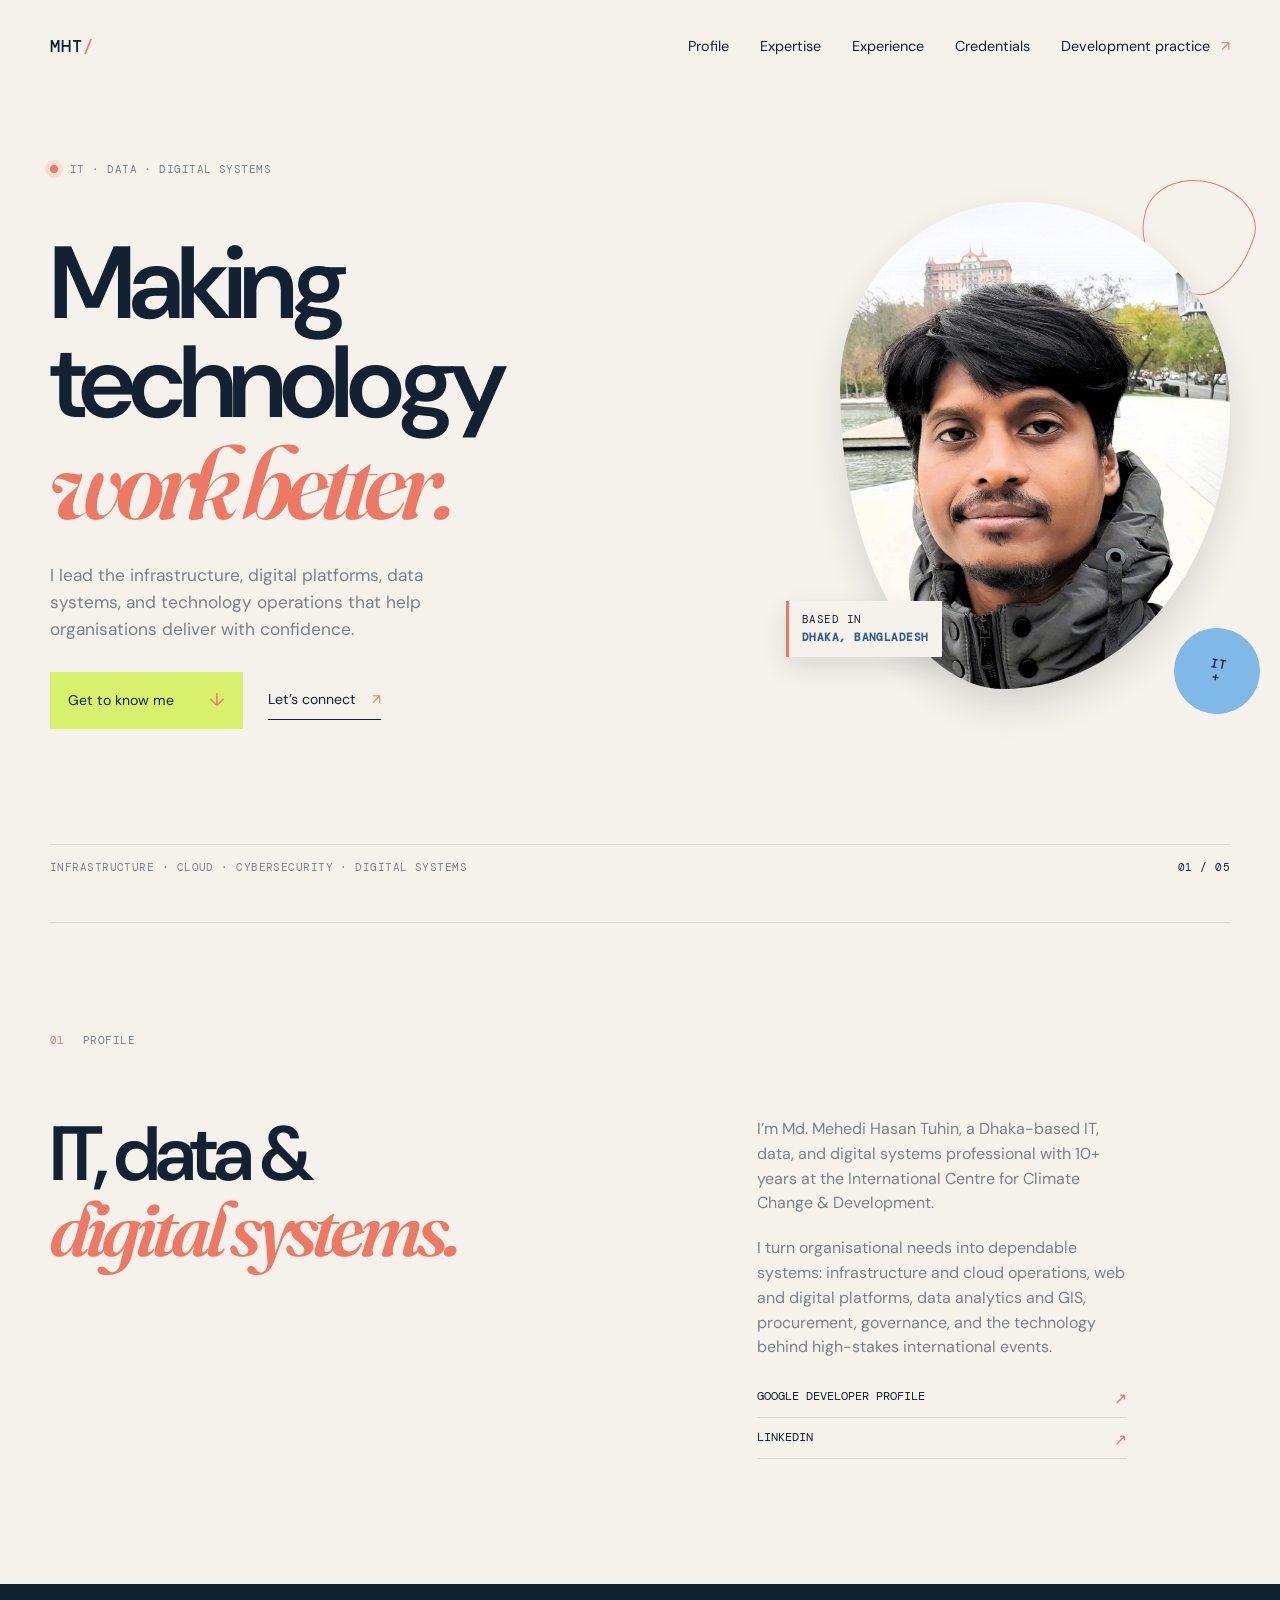
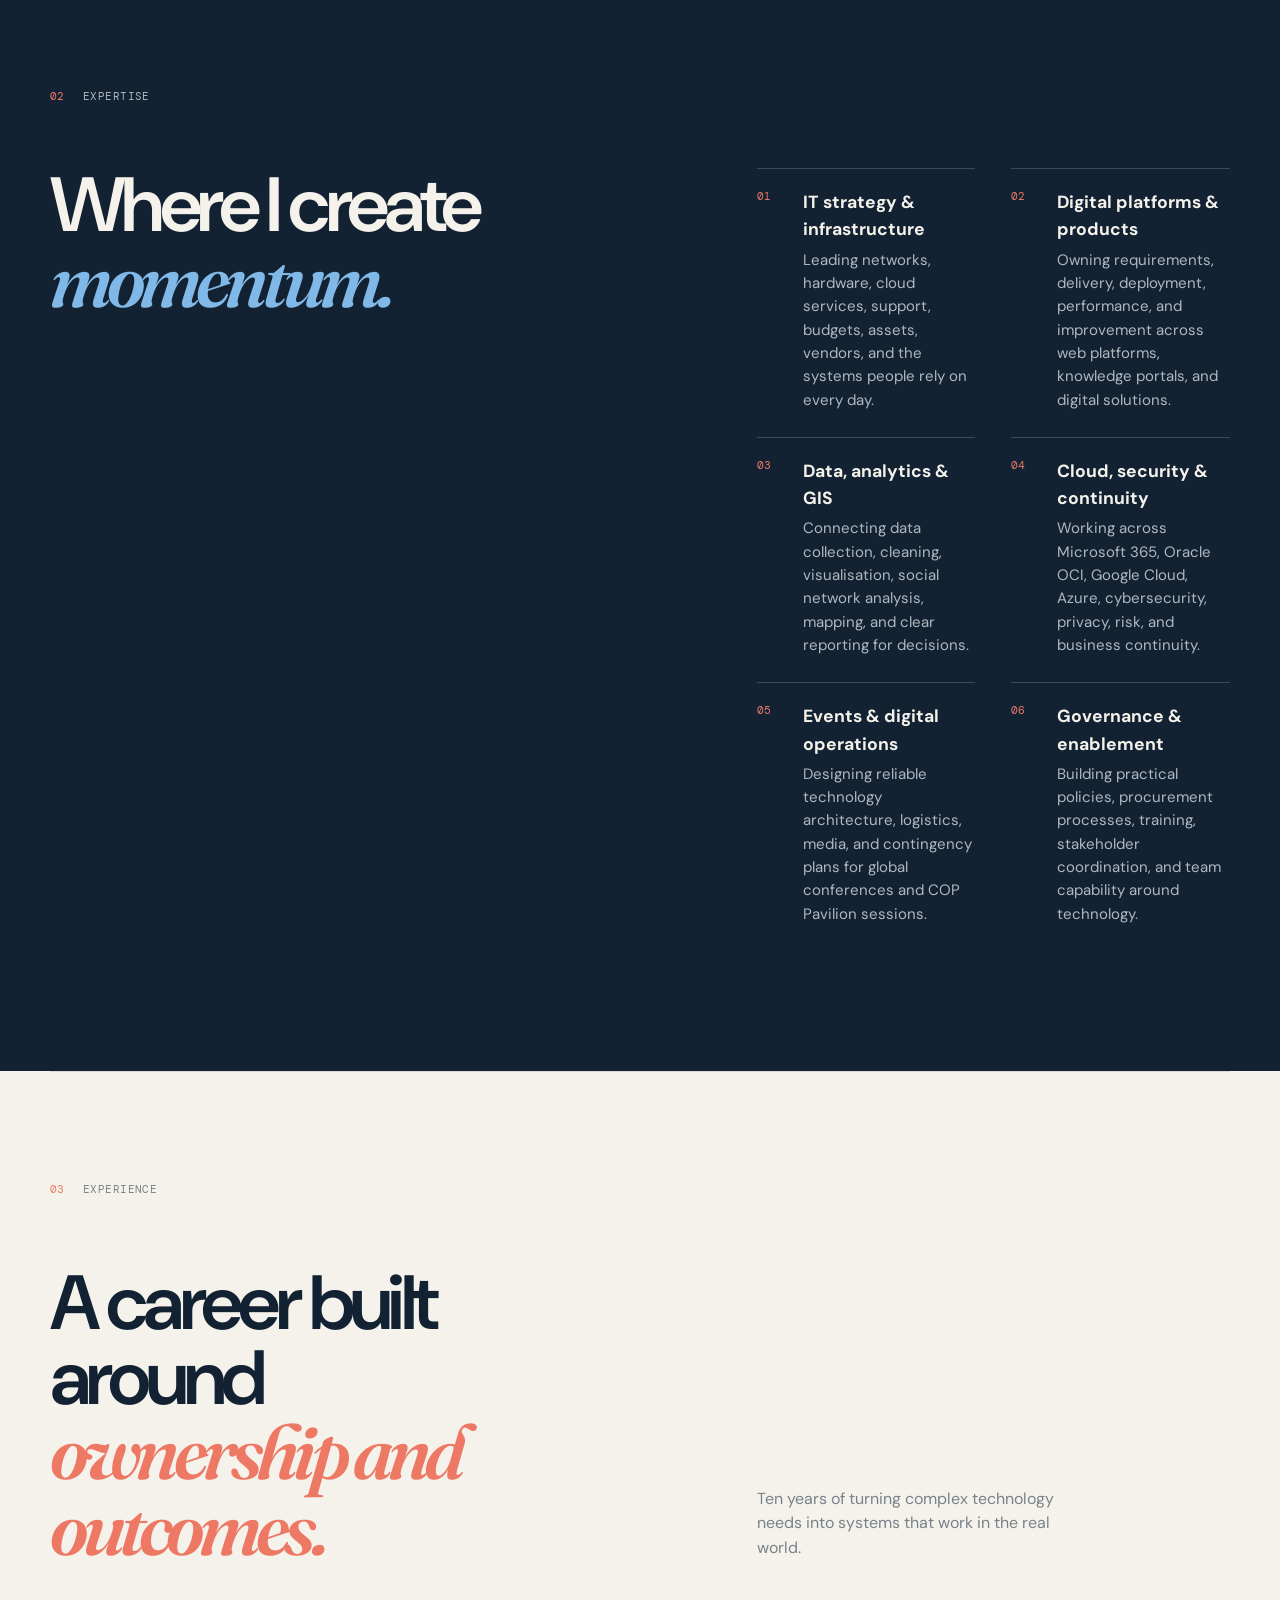
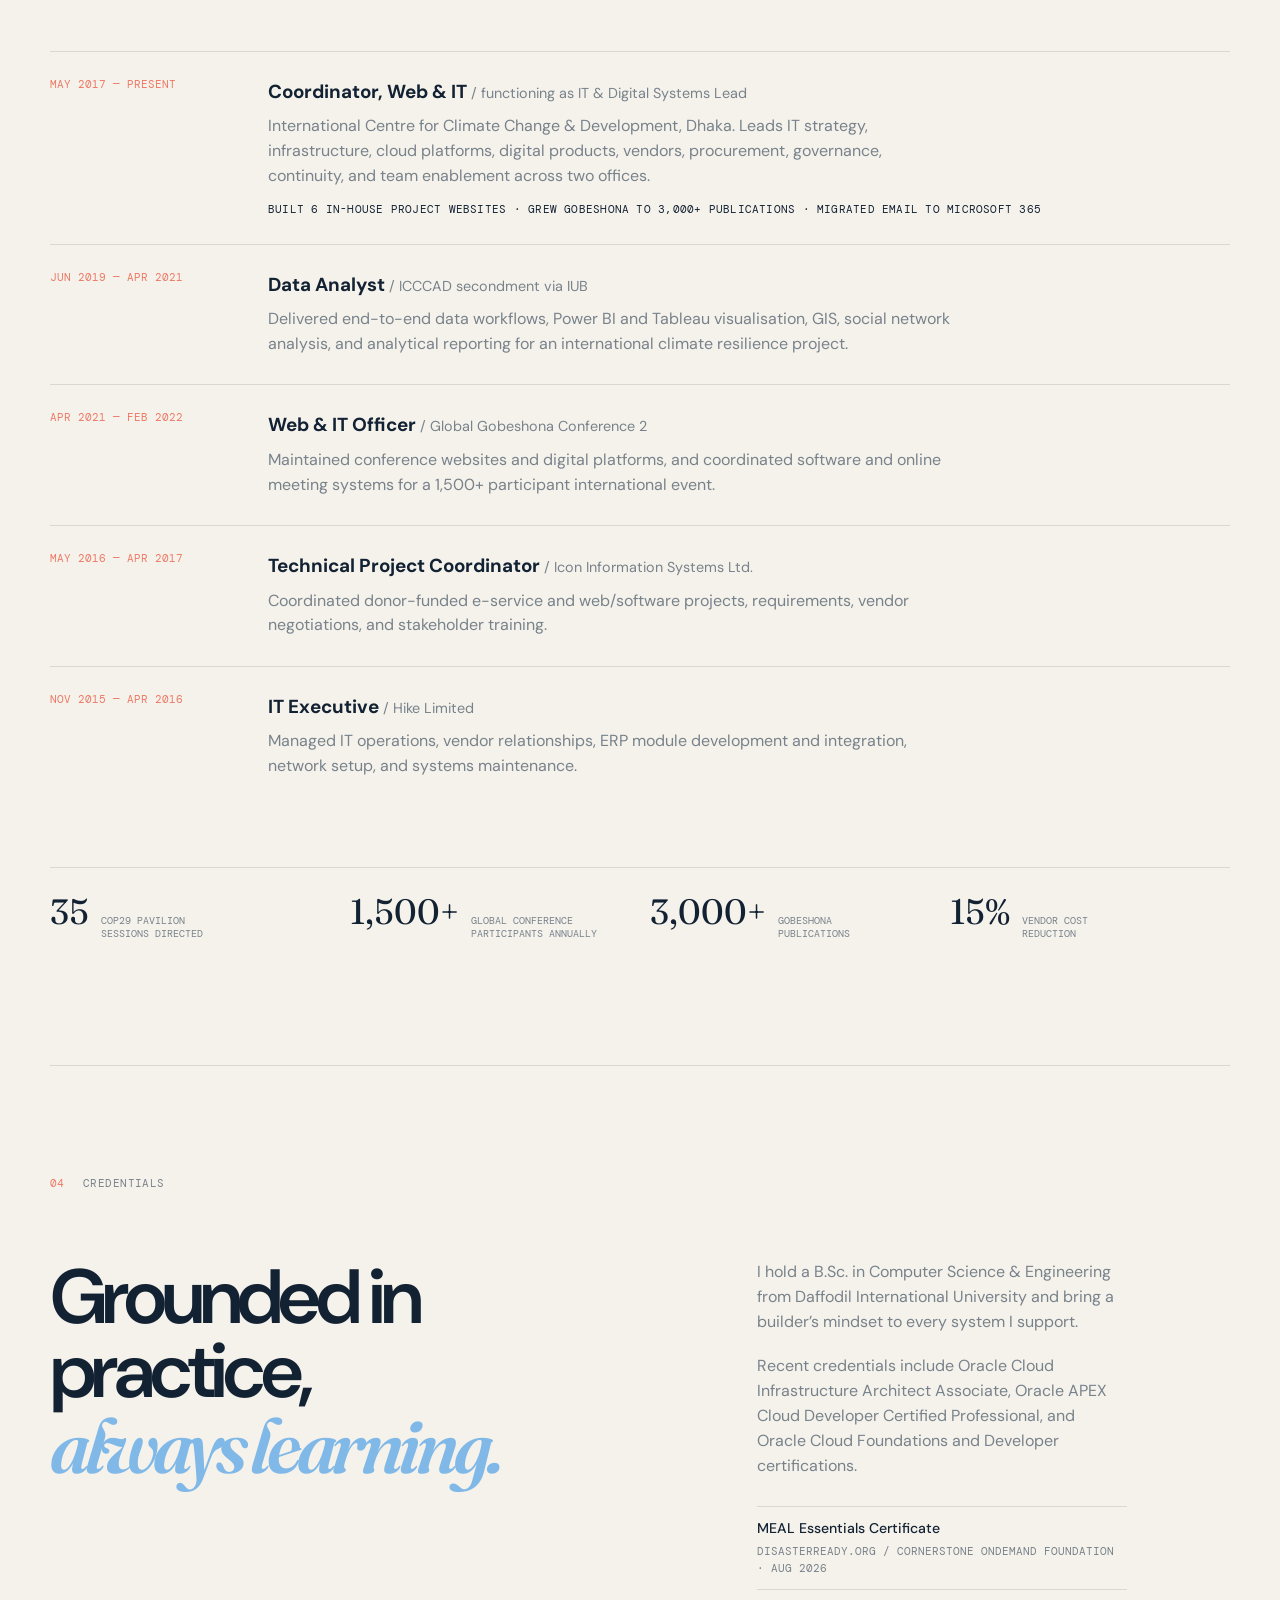
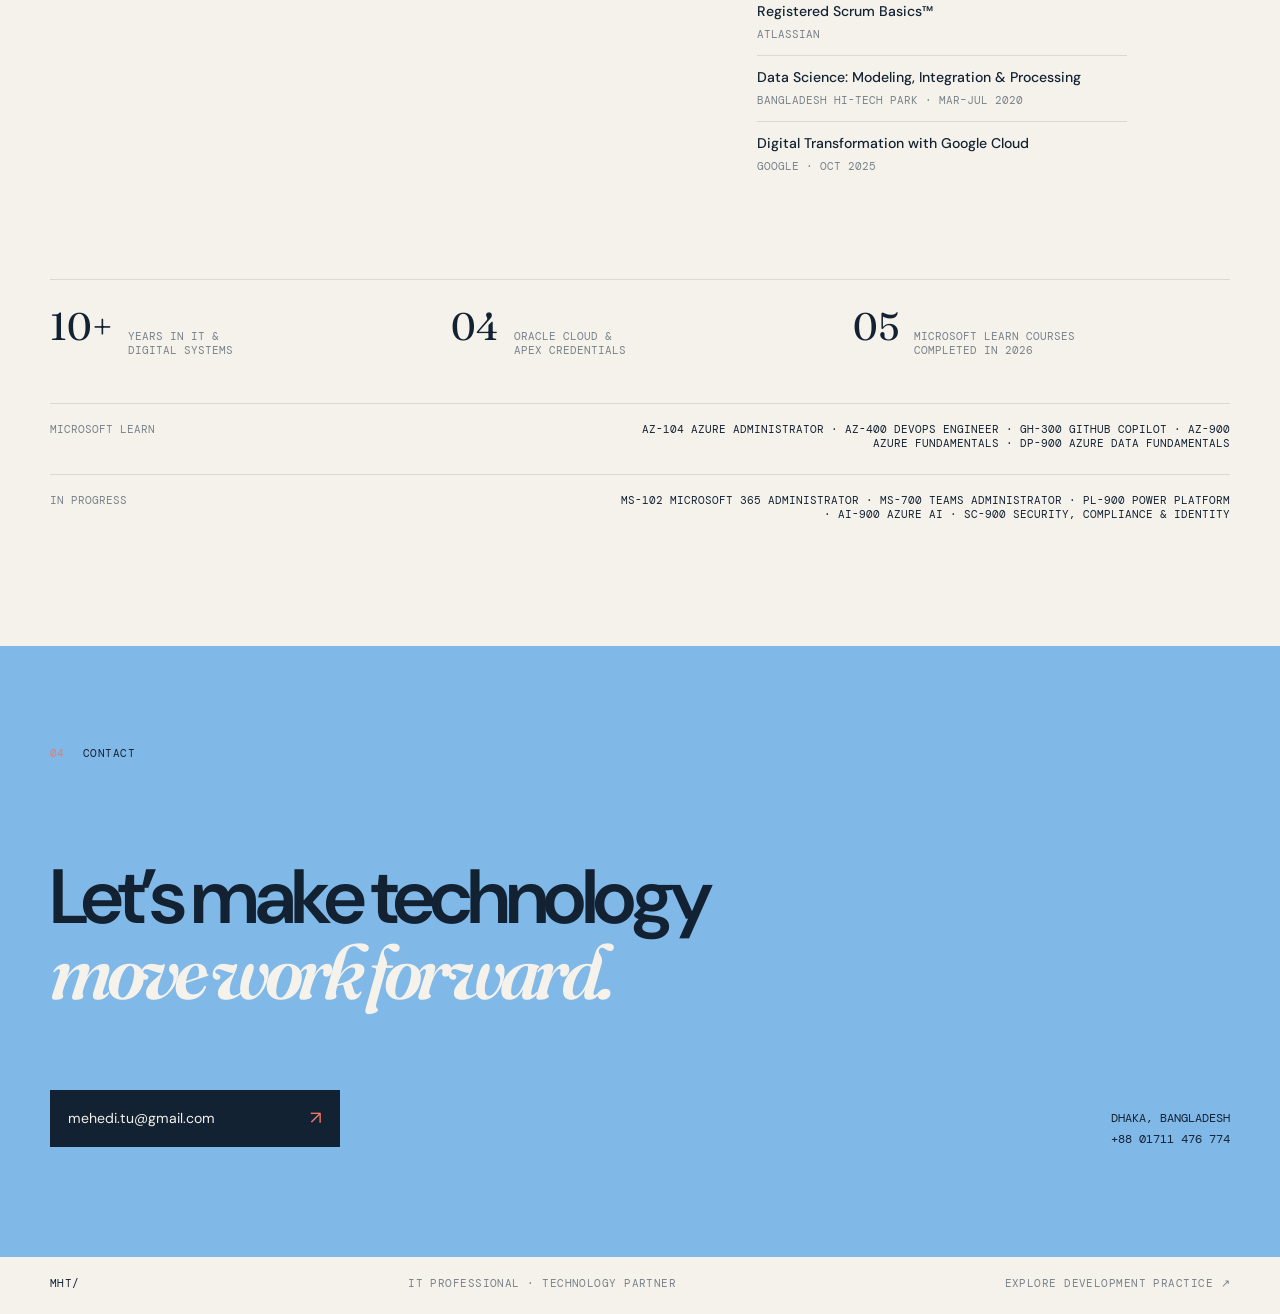
==== commit 8a592d25: "content update" ====
--- a/index.html
+++ b/index.html
@@ -37,9 +37,9 @@
   <main id="top">
     <section class="home-hero home-shell" aria-labelledby="home-title">
       <div class="hero-copy">
-        <p class="eyebrow"><span class="status-dot"></span> IT specialist · web &amp; digital platforms</p>
+        <p class="eyebrow"><span class="status-dot"></span> IT · data · digital systems</p>
         <h1 id="home-title">Making technology<br><em>work better.</em></h1>
-        <p class="hero-lede">I help organisations build reliable IT infrastructure, web platforms, digital platforms, and practical technology solutions.</p>
+        <p class="hero-lede">I lead the infrastructure, digital platforms, data systems, and technology operations that help organisations deliver with confidence.</p>
         <div class="hero-actions">
           <a class="home-button home-button-bright" href="#profile">Get to know me <span aria-hidden="true">↓</span></a>
           <a class="quiet-link" href="mailto:mehedi.tu@gmail.com?subject=Professional%20enquiry">Let’s connect <span aria-hidden="true">↗</span></a>
@@ -56,10 +56,10 @@
     <section class="profile home-shell" id="profile" aria-labelledby="profile-title">
       <div class="home-label"><span>01</span> Profile</div>
       <div class="profile-grid">
-        <h2 id="profile-title">The useful kind<br>of <em>technical.</em></h2>
+        <h2 id="profile-title">IT, data &amp;<br><em>digital systems.</em></h2>
         <div class="profile-copy">
-          <p>I’m Md. Mehedi Hasan Tuhin, a Dhaka-based IT specialist and digital systems professional with 10+ years of experience supporting an internationally active, donor-funded development organisation.</p>
-          <p>My work brings together infrastructure, cloud platforms, cybersecurity, Microsoft 365, vendor coordination, policy advice, and the web-based systems people use to collaborate and deliver.</p>
+          <p>I’m Md. Mehedi Hasan Tuhin, a Dhaka-based IT, data, and digital systems professional with 10+ years at the International Centre for Climate Change &amp; Development.</p>
+          <p>I turn organisational needs into dependable systems: infrastructure and cloud operations, web and digital platforms, data analytics and GIS, procurement, governance, and the technology behind high-stakes international events.</p>
           <div class="link-row"><a href="https://g.dev/tuhinitsme" target="_blank" rel="noreferrer">Google Developer profile <span>↗</span></a><a href="https://linkedin.com/in/tuhinitsme" target="_blank" rel="noreferrer">LinkedIn <span>↗</span></a></div>
         </div>
       </div>
@@ -71,10 +71,12 @@
         <div class="expertise-grid">
           <h2 id="expertise-title">Where I create<br><em>momentum.</em></h2>
           <div class="expertise-list">
-            <article><span>01</span><div><h3>Infrastructure &amp; support</h3><p>Managing LAN/WAN, desktop support, hardware, software, cloud storage, and collaboration systems across offices.</p></div></article>
-            <article><span>02</span><div><h3>Cloud &amp; administration</h3><p>Working across Microsoft 365, Oracle Cloud Infrastructure, Google Cloud, AWS, and Azure learning paths.</p></div></article>
-            <article><span>03</span><div><h3>Security &amp; continuity</h3><p>Supporting data protection, privacy, cybersecurity practices, business continuity, and disaster recovery planning.</p></div></article>
-            <article><span>04</span><div><h3>Web &amp; digital platforms</h3><p>Planning, building, and maintaining web platforms, digital platforms, online events, training, and implementation.</p></div></article>
+            <article><span>01</span><div><h3>IT strategy &amp; infrastructure</h3><p>Leading networks, hardware, cloud services, support, budgets, assets, vendors, and the systems people rely on every day.</p></div></article>
+            <article><span>02</span><div><h3>Digital platforms &amp; products</h3><p>Owning requirements, delivery, deployment, performance, and improvement across web platforms, knowledge portals, and digital solutions.</p></div></article>
+            <article><span>03</span><div><h3>Data, analytics &amp; GIS</h3><p>Connecting data collection, cleaning, visualisation, social network analysis, mapping, and clear reporting for decisions.</p></div></article>
+            <article><span>04</span><div><h3>Cloud, security &amp; continuity</h3><p>Working across Microsoft 365, Oracle OCI, Google Cloud, Azure, cybersecurity, privacy, risk, and business continuity.</p></div></article>
+            <article><span>05</span><div><h3>Events &amp; digital operations</h3><p>Designing reliable technology architecture, logistics, media, and contingency plans for global conferences and COP Pavilion sessions.</p></div></article>
+            <article><span>06</span><div><h3>Governance &amp; enablement</h3><p>Building practical policies, procurement processes, training, stakeholder coordination, and team capability around technology.</p></div></article>
           </div>
         </div>
       </div>
@@ -82,14 +84,15 @@
 
     <section class="experience home-shell" id="experience" aria-labelledby="experience-title">
       <div class="home-label"><span>03</span> Experience</div>
-      <div class="experience-heading"><h2 id="experience-title">A career built around<br><em>making systems work.</em></h2><p>Selected roles and responsibilities from a decade of technology and digital systems work.</p></div>
+      <div class="experience-heading"><h2 id="experience-title">A career built around<br><em>ownership and outcomes.</em></h2><p>Ten years of turning complex technology needs into systems that work in the real world.</p></div>
       <div class="timeline">
-        <article><div class="timeline-date">May 2017 — Present</div><div><h3>Coordinator, Web &amp; IT <span>/ functioning as IT &amp; Digital Systems Lead</span></h3><p>International Centre for Climate Change &amp; Development, Dhaka. Leads ICT operations across two offices, cloud platforms, network and desktop support, vendor relationships, procurement, policy advice, web platforms, budgets, continuity planning, and team training.</p><strong>Highlights: 35 COP29 Pavilion sessions · 1,500+ participant global conferences · 15% vendor cost reduction</strong></div></article>
-        <article><div class="timeline-date">Jun 2019 — Jan 2020</div><div><h3>Data Analyst <span>/ concurrent assignment via IUB</span></h3><p>Delivered survey analysis, stakeholder mapping, GIS, social network analysis, and data-driven reporting for an international climate resilience research project.</p></div></article>
+        <article><div class="timeline-date">May 2017 — Present</div><div><h3>Coordinator, Web &amp; IT <span>/ functioning as IT &amp; Digital Systems Lead</span></h3><p>International Centre for Climate Change &amp; Development, Dhaka. Leads IT strategy, infrastructure, cloud platforms, digital products, vendors, procurement, governance, continuity, and team enablement across two offices.</p><strong>Built 6 in-house project websites · grew Gobeshona to 3,000+ publications · migrated email to Microsoft 365</strong></div></article>
+        <article><div class="timeline-date">Jun 2019 — Apr 2021</div><div><h3>Data Analyst <span>/ ICCCAD secondment via IUB</span></h3><p>Delivered end-to-end data workflows, Power BI and Tableau visualisation, GIS, social network analysis, and analytical reporting for an international climate resilience project.</p></div></article>
         <article><div class="timeline-date">Apr 2021 — Feb 2022</div><div><h3>Web &amp; IT Officer <span>/ Global Gobeshona Conference 2</span></h3><p>Maintained conference websites and digital platforms, and coordinated software and online meeting systems for a 1,500+ participant international event.</p></div></article>
         <article><div class="timeline-date">May 2016 — Apr 2017</div><div><h3>Technical Project Coordinator <span>/ Icon Information Systems Ltd.</span></h3><p>Coordinated donor-funded e-service and web/software projects, requirements, vendor negotiations, and stakeholder training.</p></div></article>
         <article><div class="timeline-date">Nov 2015 — Apr 2016</div><div><h3>IT Executive <span>/ Hike Limited</span></h3><p>Managed IT operations, vendor relationships, ERP module development and integration, network setup, and systems maintenance.</p></div></article>
       </div>
+      <div class="impact-facts"><div><strong>35</strong><span>COP29 Pavilion<br>sessions directed</span></div><div><strong>1,500+</strong><span>global conference<br>participants annually</span></div><div><strong>3,000+</strong><span>Gobeshona<br>publications</span></div><div><strong>15%</strong><span>vendor cost<br>reduction</span></div></div>
     </section>
 
     <section class="career home-shell" id="career" aria-labelledby="career-title">
--- a/css/home.css
+++ b/css/home.css
@@ -15,8 +15,8 @@
 .hero-lede { max-width: 390px; margin-bottom: 30px; color: var(--muted); font-size: 1.08rem; }.hero-actions { display: flex; align-items: center; gap: 25px; }.home-button { display: inline-flex; align-items: center; justify-content: space-between; gap: 35px; padding: 14px 18px; font-size: .88rem; transition: transform .2s ease; }.home-button:hover, .home-button:focus-visible { transform: translateY(-3px); }.home-button span { color: var(--coral); font-size: 1.15rem; }.home-button-bright { background: var(--lime); }.quiet-link { border-bottom: 1px solid var(--navy); padding: 8px 0; font-size: .88rem; }.quiet-link span { color: var(--coral); margin-left: 12px; }
 .portrait-wrap { position: relative; justify-self: end; width: min(100%, 390px); }.portrait-wrap::before { position: absolute; content: ""; top: -22px; right: -22px; width: 110px; height: 110px; border: 1px solid var(--coral); border-radius: 52% 48% 36% 64% / 42% 35% 65% 58%; transform: rotate(18deg); }.portrait-wrap img { position: relative; width: 100%; aspect-ratio: 4 / 5; object-fit: cover; border-radius: 46% 54% 58% 42% / 38% 42% 58% 62%; filter: saturate(.9); box-shadow: 0 18px 35px rgba(19,34,51,.14); }.portrait-note { position: absolute; z-index: 1; left: -54px; bottom: 32px; padding: 10px 13px 11px; border-left: 3px solid var(--coral); background: var(--paper); color: var(--navy); line-height: 1.55; box-shadow: 0 10px 24px rgba(19,34,51,.12); }.portrait-note strong { color: #315f87; font-weight: 600; }.portrait-stamp { position: absolute; right: -30px; bottom: -25px; display: grid; place-items: center; width: 86px; height: 86px; background: var(--blue); border-radius: 50%; text-align: center; font: 500 .8rem var(--mono); line-height: 1.1; transform: rotate(10deg); }.hero-bottom { grid-column: 1 / -1; align-self: end; display: flex; justify-content: space-between; border-top: 1px solid var(--line); padding-top: 15px; color: var(--muted); }.hero-bottom .mono { color: var(--navy); }
 .profile, .career { border-top: 1px solid var(--line); padding: 110px 0 125px; }.home-label { display: flex; gap: 18px; color: var(--muted); }.home-label span { color: var(--coral); }.profile-grid, .career-grid, .expertise-grid { display: grid; grid-template-columns: 1.1fr .9fr; gap: 10vw; margin-top: 70px; }.profile h2, .career h2, .expertise h2 { margin: 0; }.profile-copy, .career-copy { max-width: 370px; color: var(--muted); }.profile-copy p, .career-copy p { margin-bottom: 20px; }.link-row { display: flex; flex-direction: column; gap: 11px; margin-top: 28px; color: var(--navy); font: .76rem var(--mono); text-transform: uppercase; }.link-row a { border-bottom: 1px solid var(--line); padding-bottom: 8px; }.link-row a:hover { color: var(--coral); }.link-row span { float: right; color: var(--coral); font-size: 1rem; }
-.expertise { background: var(--navy); color: var(--paper); padding: 105px 0 120px; }.expertise .home-label { color: #aeb8c0; }.expertise-grid { margin-top: 65px; }.expertise h2 em { color: var(--blue); }.expertise-list article { display: grid; grid-template-columns: 34px 1fr; gap: 12px; border-top: 1px solid #3a4a59; padding: 20px 0 25px; }.expertise-list article > span { color: var(--coral); font: .7rem var(--mono); }.expertise h3 { margin: 0 0 5px; font-size: 1.1rem; }.expertise p { max-width: 350px; margin: 0; color: #aeb8c0; font-size: .94rem; }
-.experience { border-top: 1px solid var(--line); padding: 110px 0 125px; }.experience-heading { display: grid; grid-template-columns: 1.1fr .9fr; gap: 10vw; align-items: end; margin-top: 70px; }.experience-heading h2 { margin: 0; }.experience-heading em { color: var(--coral); }.experience-heading > p { max-width: 320px; margin: 0 0 5px; color: var(--muted); }.timeline { margin-top: 85px; }.timeline article { display: grid; grid-template-columns: 180px 1fr; gap: 38px; border-top: 1px solid var(--line); padding: 25px 0 28px; }.timeline-date { color: var(--coral); font: .7rem var(--mono); text-transform: uppercase; }.timeline h3 { margin: 0 0 8px; font-size: 1.18rem; }.timeline h3 span { color: var(--muted); font-size: .9rem; font-weight: 400; }.timeline p { max-width: 690px; margin: 0; color: var(--muted); }.timeline strong { display: block; margin-top: 13px; color: var(--navy); font: .7rem var(--mono); letter-spacing: .02em; text-transform: uppercase; }
+.expertise { background: var(--navy); color: var(--paper); padding: 105px 0 120px; }.expertise .home-label { color: #aeb8c0; }.expertise-grid { margin-top: 65px; }.expertise h2 em { color: var(--blue); }.expertise-list { display: grid; grid-template-columns: repeat(2, 1fr); column-gap: 36px; }.expertise-list article { display: grid; grid-template-columns: 34px 1fr; gap: 12px; border-top: 1px solid #3a4a59; padding: 20px 0 25px; }.expertise-list article > span { color: var(--coral); font: .7rem var(--mono); }.expertise h3 { margin: 0 0 5px; font-size: 1.1rem; }.expertise p { max-width: 350px; margin: 0; color: #aeb8c0; font-size: .94rem; }
+.experience { border-top: 1px solid var(--line); padding: 110px 0 125px; }.experience-heading { display: grid; grid-template-columns: 1.1fr .9fr; gap: 10vw; align-items: end; margin-top: 70px; }.experience-heading h2 { margin: 0; }.experience-heading em { color: var(--coral); }.experience-heading > p { max-width: 320px; margin: 0 0 5px; color: var(--muted); }.timeline { margin-top: 85px; }.timeline article { display: grid; grid-template-columns: 180px 1fr; gap: 38px; border-top: 1px solid var(--line); padding: 25px 0 28px; }.timeline-date { color: var(--coral); font: .7rem var(--mono); text-transform: uppercase; }.timeline h3 { margin: 0 0 8px; font-size: 1.18rem; }.timeline h3 span { color: var(--muted); font-size: .9rem; font-weight: 400; }.timeline p { max-width: 690px; margin: 0; color: var(--muted); }.timeline strong { display: block; margin-top: 13px; color: var(--navy); font: .7rem var(--mono); letter-spacing: .02em; text-transform: uppercase; }.impact-facts { display: grid; grid-template-columns: repeat(4, 1fr); gap: 20px; margin-top: 60px; border-top: 1px solid var(--line); padding-top: 22px; }.impact-facts div { display: flex; align-items: baseline; gap: 12px; }.impact-facts strong { font: 2.2rem var(--serif); }.impact-facts span { color: var(--muted); font: .65rem var(--mono); text-transform: uppercase; }
 .career h2 em { color: var(--blue); }.career-facts { display: grid; grid-template-columns: repeat(3, 1fr); gap: 24px; margin-top: 105px; border-top: 1px solid var(--line); padding-top: 22px; }.career-facts div { display: flex; align-items: baseline; gap: 15px; }.career-facts strong { font: 2.4rem var(--serif); }.career-facts span { color: var(--muted); font: .68rem var(--mono); text-transform: uppercase; }.credential-list { display: grid; gap: 13px; margin: 28px 0 0; padding: 0; list-style: none; }.credential-list li { border-top: 1px solid var(--line); padding-top: 11px; }.credential-list strong { display: block; color: var(--navy); font-size: .88rem; font-weight: 500; }.credential-list span { display: block; margin-top: 3px; color: var(--muted); font: .68rem var(--mono); line-height: 1.5; text-transform: uppercase; }.credential-strip { display: flex; justify-content: space-between; gap: 30px; margin-top: 46px; border-top: 1px solid var(--line); padding-top: 18px; color: var(--muted); font: .7rem var(--mono); text-transform: uppercase; }.credential-strip + .credential-strip { margin-top: 24px; }.credential-strip strong { max-width: 610px; color: var(--navy); font-weight: 400; text-align: right; }
 .home-contact { background: var(--blue); padding: 100px 0 110px; }.home-contact .home-label { color: var(--navy); }.home-contact h2 { margin: 100px 0 80px; }.home-contact h2 em { color: var(--paper); }.contact-row { display: flex; justify-content: space-between; align-items: end; gap: 30px; }.home-button-dark { background: var(--navy); color: var(--paper); min-width: 290px; }.contact-row > div { display: flex; flex-direction: column; align-items: end; gap: 6px; color: var(--navy); font: .72rem var(--mono); text-transform: uppercase; }.contact-row > div a:hover { color: var(--coral); }.home-footer { display: flex; justify-content: space-between; gap: 20px; padding: 19px 0 24px; color: var(--muted); }.home-footer span:first-child { color: var(--navy); }.home-footer a:hover { color: var(--coral); }
 :focus-visible { outline: 2px solid var(--coral); outline-offset: 4px; } @media (prefers-reduced-motion: reduce) { *, *::before, *::after { scroll-behavior: auto !important; transition-duration: .01ms !important; } }
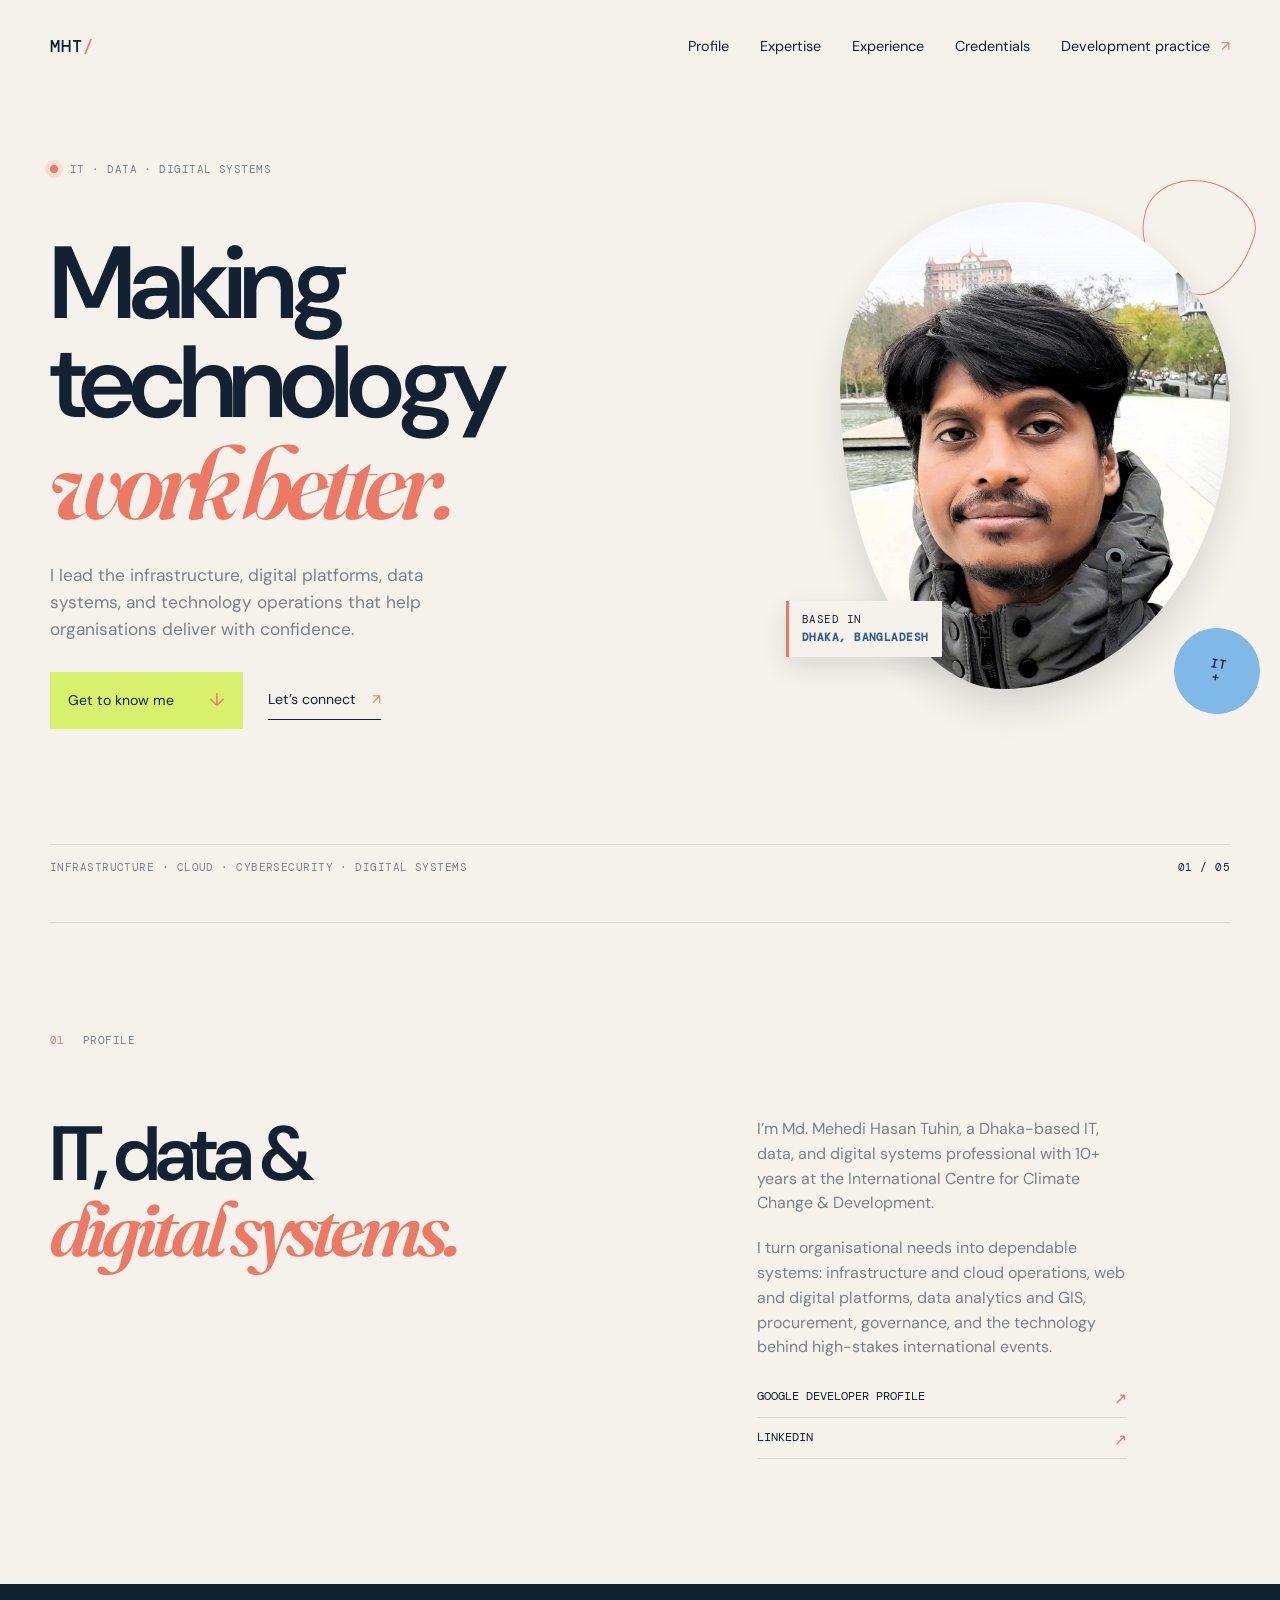
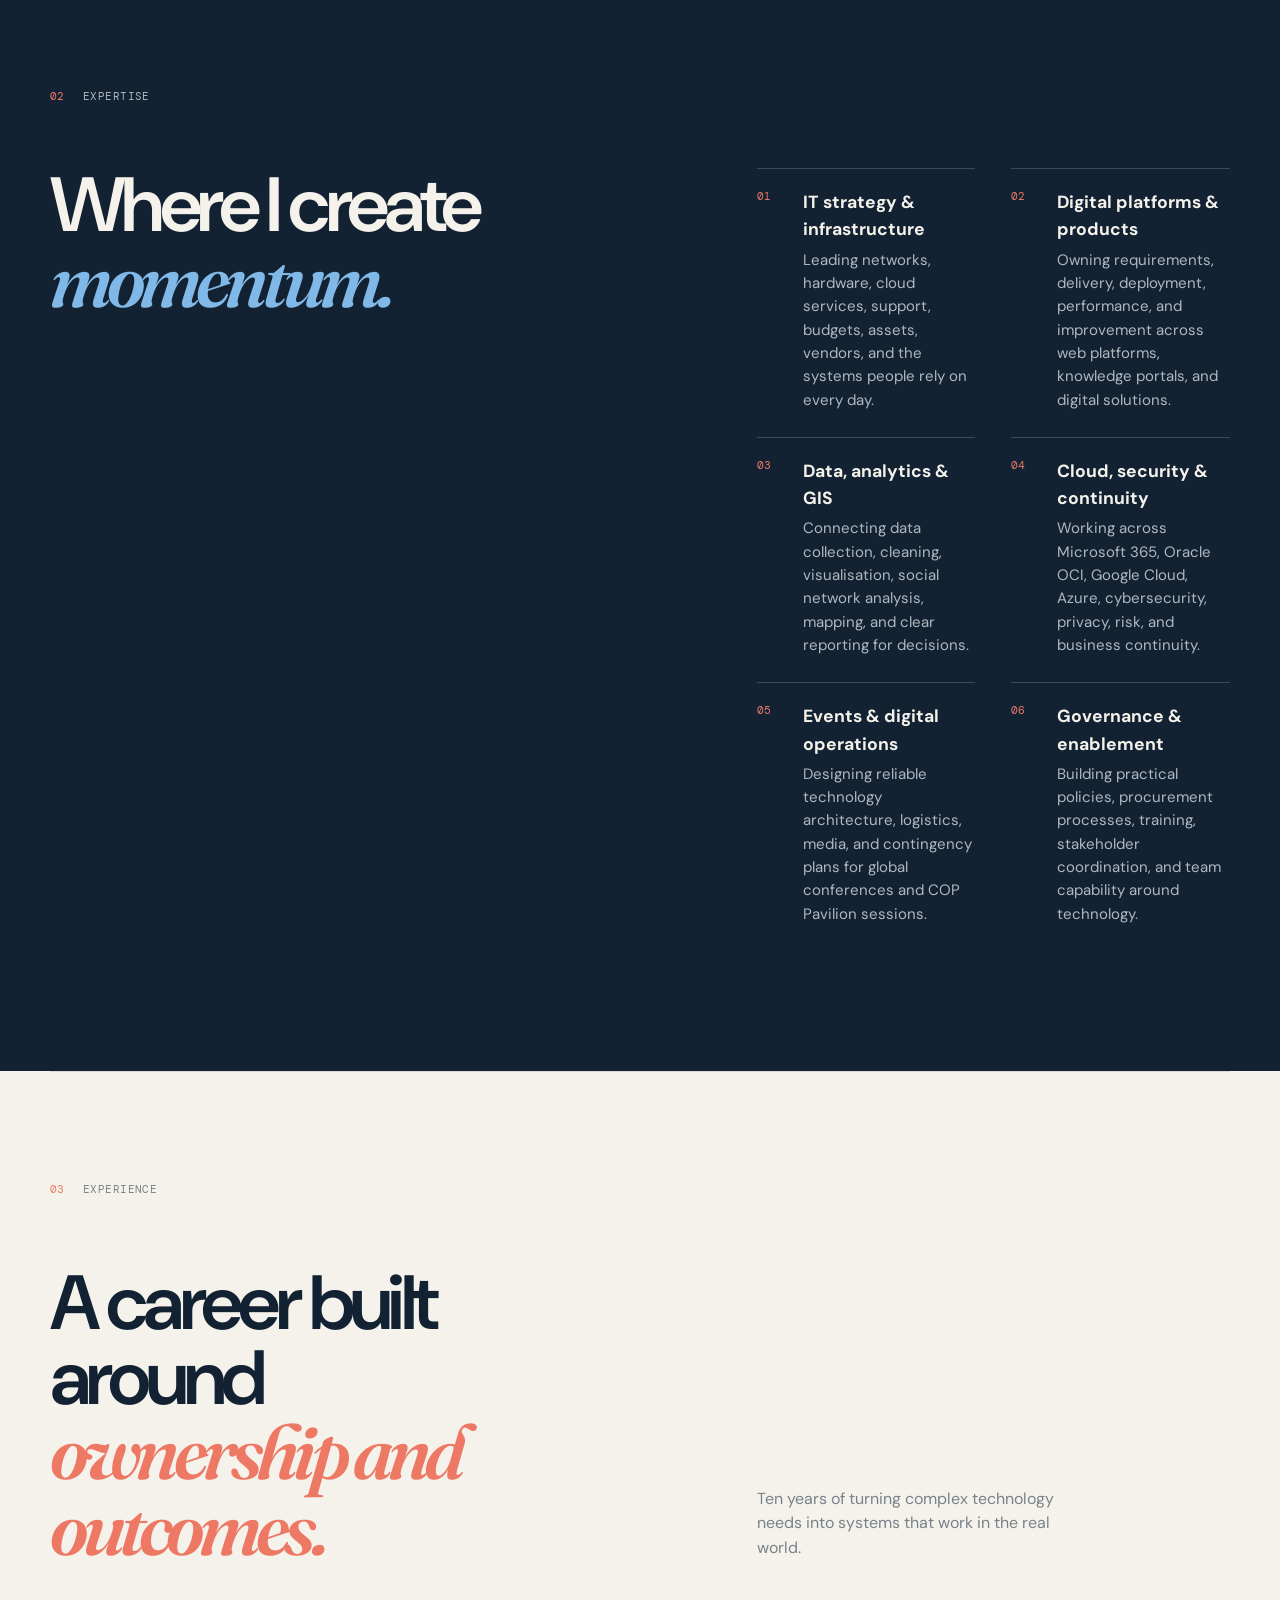
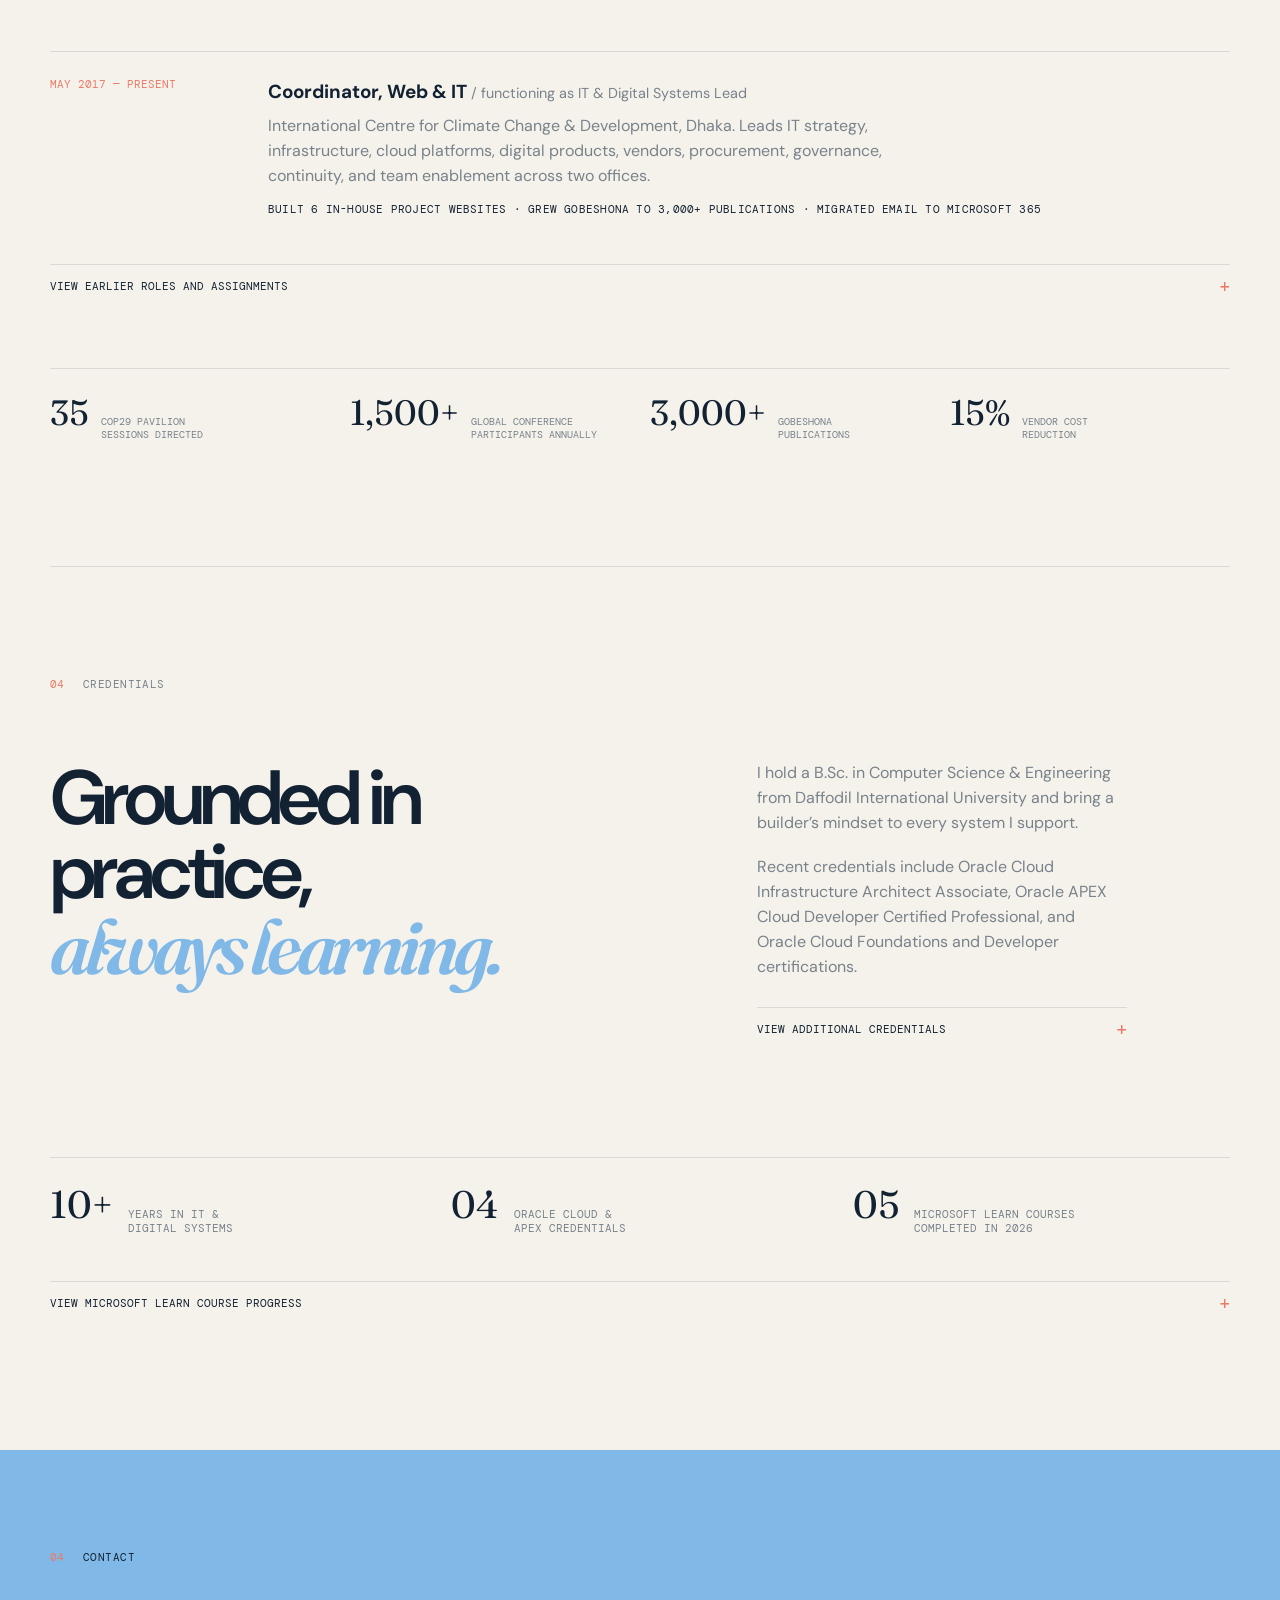
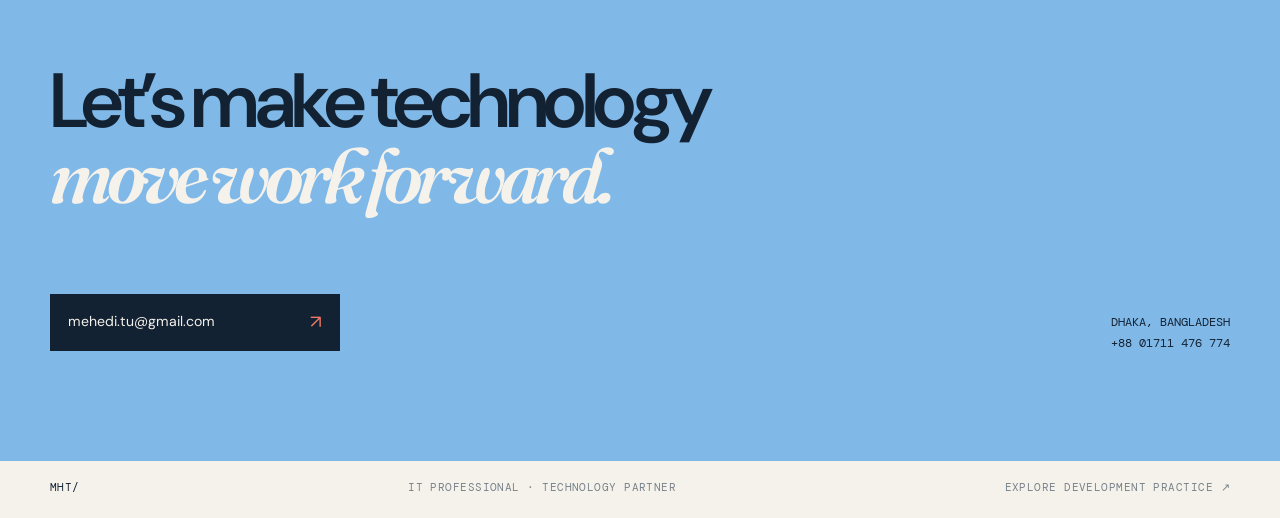
==== commit 959c54e7: "Add expandable profile details" ====
--- a/index.html
+++ b/index.html
@@ -87,10 +87,12 @@
       <div class="experience-heading"><h2 id="experience-title">A career built around<br><em>ownership and outcomes.</em></h2><p>Ten years of turning complex technology needs into systems that work in the real world.</p></div>
       <div class="timeline">
         <article><div class="timeline-date">May 2017 — Present</div><div><h3>Coordinator, Web &amp; IT <span>/ functioning as IT &amp; Digital Systems Lead</span></h3><p>International Centre for Climate Change &amp; Development, Dhaka. Leads IT strategy, infrastructure, cloud platforms, digital products, vendors, procurement, governance, continuity, and team enablement across two offices.</p><strong>Built 6 in-house project websites · grew Gobeshona to 3,000+ publications · migrated email to Microsoft 365</strong></div></article>
-        <article><div class="timeline-date">Jun 2019 — Apr 2021</div><div><h3>Data Analyst <span>/ ICCCAD secondment via IUB</span></h3><p>Delivered end-to-end data workflows, Power BI and Tableau visualisation, GIS, social network analysis, and analytical reporting for an international climate resilience project.</p></div></article>
-        <article><div class="timeline-date">Apr 2021 — Feb 2022</div><div><h3>Web &amp; IT Officer <span>/ Global Gobeshona Conference 2</span></h3><p>Maintained conference websites and digital platforms, and coordinated software and online meeting systems for a 1,500+ participant international event.</p></div></article>
-        <article><div class="timeline-date">May 2016 — Apr 2017</div><div><h3>Technical Project Coordinator <span>/ Icon Information Systems Ltd.</span></h3><p>Coordinated donor-funded e-service and web/software projects, requirements, vendor negotiations, and stakeholder training.</p></div></article>
-        <article><div class="timeline-date">Nov 2015 — Apr 2016</div><div><h3>IT Executive <span>/ Hike Limited</span></h3><p>Managed IT operations, vendor relationships, ERP module development and integration, network setup, and systems maintenance.</p></div></article>
+        <details class="timeline-more"><summary>View earlier roles and assignments <span aria-hidden="true">+</span></summary><div class="timeline timeline-nested">
+          <article><div class="timeline-date">Jun 2019 — Apr 2021</div><div><h3>Data Analyst <span>/ ICCCAD secondment via IUB</span></h3><p>Delivered end-to-end data workflows, Power BI and Tableau visualisation, GIS, social network analysis, and analytical reporting for an international climate resilience project.</p></div></article>
+          <article><div class="timeline-date">Apr 2021 — Feb 2022</div><div><h3>Web &amp; IT Officer <span>/ Global Gobeshona Conference 2</span></h3><p>Maintained conference websites and digital platforms, and coordinated software and online meeting systems for a 1,500+ participant international event.</p></div></article>
+          <article><div class="timeline-date">May 2016 — Apr 2017</div><div><h3>Technical Project Coordinator <span>/ Icon Information Systems Ltd.</span></h3><p>Coordinated donor-funded e-service and web/software projects, requirements, vendor negotiations, and stakeholder training.</p></div></article>
+          <article><div class="timeline-date">Nov 2015 — Apr 2016</div><div><h3>IT Executive <span>/ Hike Limited</span></h3><p>Managed IT operations, vendor relationships, ERP module development and integration, network setup, and systems maintenance.</p></div></article>
+        </div></details>
       </div>
       <div class="impact-facts"><div><strong>35</strong><span>COP29 Pavilion<br>sessions directed</span></div><div><strong>1,500+</strong><span>global conference<br>participants annually</span></div><div><strong>3,000+</strong><span>Gobeshona<br>publications</span></div><div><strong>15%</strong><span>vendor cost<br>reduction</span></div></div>
     </section>
@@ -99,11 +101,10 @@
       <div class="home-label"><span>04</span> Credentials</div>
       <div class="career-grid">
         <h2 id="career-title">Grounded in practice,<br><em>always learning.</em></h2>
-        <div class="career-copy"><p>I hold a B.Sc. in Computer Science &amp; Engineering from Daffodil International University and bring a builder’s mindset to every system I support.</p><p>Recent credentials include Oracle Cloud Infrastructure Architect Associate, Oracle APEX Cloud Developer Certified Professional, and Oracle Cloud Foundations and Developer certifications.</p><ul class="credential-list"><li><strong>MEAL Essentials Certificate</strong><span>DisasterReady.org / Cornerstone OnDemand Foundation · Aug 2026</span></li><li><strong>Registered Scrum Basics™</strong><span>Atlassian</span></li><li><strong>Data Science: Modeling, Integration &amp; Processing</strong><span>Bangladesh Hi-Tech Park · Mar–Jul 2020</span></li><li><strong>Digital Transformation with Google Cloud</strong><span>Google · Oct 2025</span></li></ul></div>
+        <div class="career-copy"><p>I hold a B.Sc. in Computer Science &amp; Engineering from Daffodil International University and bring a builder’s mindset to every system I support.</p><p>Recent credentials include Oracle Cloud Infrastructure Architect Associate, Oracle APEX Cloud Developer Certified Professional, and Oracle Cloud Foundations and Developer certifications.</p><details class="content-toggle"><summary>View additional credentials <span aria-hidden="true">+</span></summary><ul class="credential-list"><li><strong>MEAL Essentials Certificate</strong><span>DisasterReady.org / Cornerstone OnDemand Foundation · Aug 2026</span></li><li><strong>Registered Scrum Basics™</strong><span>Atlassian</span></li><li><strong>Data Science: Modeling, Integration &amp; Processing</strong><span>Bangladesh Hi-Tech Park · Mar–Jul 2020</span></li><li><strong>Digital Transformation with Google Cloud</strong><span>Google · Oct 2025</span></li></ul></details></div>
       </div>
       <div class="career-facts"><div><strong>10+</strong><span>years in IT &amp;<br>digital systems</span></div><div><strong>04</strong><span>Oracle Cloud &amp;<br>APEX credentials</span></div><div><strong>05</strong><span>Microsoft Learn courses<br>completed in 2026</span></div></div>
-      <div class="credential-strip"><span>Microsoft Learn</span><strong>AZ-104 Azure Administrator · AZ-400 DevOps Engineer · GH-300 GitHub Copilot · AZ-900 Azure Fundamentals · DP-900 Azure Data Fundamentals</strong></div>
-      <div class="credential-strip"><span>In progress</span><strong>MS-102 Microsoft 365 Administrator · MS-700 Teams Administrator · PL-900 Power Platform · AI-900 Azure AI · SC-900 Security, Compliance &amp; Identity</strong></div>
+      <details class="content-toggle content-toggle-wide"><summary>View Microsoft Learn course progress <span aria-hidden="true">+</span></summary><div class="credential-strip"><span>Completed training</span><strong>AZ-104 Azure Administrator · AZ-400 DevOps Engineer · GH-300 GitHub Copilot · AZ-900 Azure Fundamentals · DP-900 Azure Data Fundamentals</strong></div><div class="credential-strip"><span>In progress</span><strong>MS-102 Microsoft 365 Administrator · MS-700 Teams Administrator · PL-900 Power Platform · AI-900 Azure AI · SC-900 Security, Compliance &amp; Identity</strong></div></details>
     </section>
 
     <section class="home-contact" id="contact" aria-labelledby="contact-title">
--- a/css/home.css
+++ b/css/home.css
@@ -1,3 +1,4 @@
+@media (max-width: 760px) { .expertise-list { grid-template-columns: 1fr !important; }.impact-facts { grid-template-columns: 1fr !important; gap: 18px; } }
 :root { --navy: #132233; --paper: #f5f2eb; --muted: #78828b; --line: #d9d9d3; --blue: #80b8e7; --lime: #d8f06b; --coral: #ed7965; --serif: "Fraunces", Georgia, serif; --sans: "DM Sans", sans-serif; --mono: "DM Mono", monospace; }
 * { box-sizing: border-box; }
 html { scroll-behavior: smooth; }
@@ -18,6 +19,7 @@
 .expertise { background: var(--navy); color: var(--paper); padding: 105px 0 120px; }.expertise .home-label { color: #aeb8c0; }.expertise-grid { margin-top: 65px; }.expertise h2 em { color: var(--blue); }.expertise-list { display: grid; grid-template-columns: repeat(2, 1fr); column-gap: 36px; }.expertise-list article { display: grid; grid-template-columns: 34px 1fr; gap: 12px; border-top: 1px solid #3a4a59; padding: 20px 0 25px; }.expertise-list article > span { color: var(--coral); font: .7rem var(--mono); }.expertise h3 { margin: 0 0 5px; font-size: 1.1rem; }.expertise p { max-width: 350px; margin: 0; color: #aeb8c0; font-size: .94rem; }
 .experience { border-top: 1px solid var(--line); padding: 110px 0 125px; }.experience-heading { display: grid; grid-template-columns: 1.1fr .9fr; gap: 10vw; align-items: end; margin-top: 70px; }.experience-heading h2 { margin: 0; }.experience-heading em { color: var(--coral); }.experience-heading > p { max-width: 320px; margin: 0 0 5px; color: var(--muted); }.timeline { margin-top: 85px; }.timeline article { display: grid; grid-template-columns: 180px 1fr; gap: 38px; border-top: 1px solid var(--line); padding: 25px 0 28px; }.timeline-date { color: var(--coral); font: .7rem var(--mono); text-transform: uppercase; }.timeline h3 { margin: 0 0 8px; font-size: 1.18rem; }.timeline h3 span { color: var(--muted); font-size: .9rem; font-weight: 400; }.timeline p { max-width: 690px; margin: 0; color: var(--muted); }.timeline strong { display: block; margin-top: 13px; color: var(--navy); font: .7rem var(--mono); letter-spacing: .02em; text-transform: uppercase; }.impact-facts { display: grid; grid-template-columns: repeat(4, 1fr); gap: 20px; margin-top: 60px; border-top: 1px solid var(--line); padding-top: 22px; }.impact-facts div { display: flex; align-items: baseline; gap: 12px; }.impact-facts strong { font: 2.2rem var(--serif); }.impact-facts span { color: var(--muted); font: .65rem var(--mono); text-transform: uppercase; }
 .career h2 em { color: var(--blue); }.career-facts { display: grid; grid-template-columns: repeat(3, 1fr); gap: 24px; margin-top: 105px; border-top: 1px solid var(--line); padding-top: 22px; }.career-facts div { display: flex; align-items: baseline; gap: 15px; }.career-facts strong { font: 2.4rem var(--serif); }.career-facts span { color: var(--muted); font: .68rem var(--mono); text-transform: uppercase; }.credential-list { display: grid; gap: 13px; margin: 28px 0 0; padding: 0; list-style: none; }.credential-list li { border-top: 1px solid var(--line); padding-top: 11px; }.credential-list strong { display: block; color: var(--navy); font-size: .88rem; font-weight: 500; }.credential-list span { display: block; margin-top: 3px; color: var(--muted); font: .68rem var(--mono); line-height: 1.5; text-transform: uppercase; }.credential-strip { display: flex; justify-content: space-between; gap: 30px; margin-top: 46px; border-top: 1px solid var(--line); padding-top: 18px; color: var(--muted); font: .7rem var(--mono); text-transform: uppercase; }.credential-strip + .credential-strip { margin-top: 24px; }.credential-strip strong { max-width: 610px; color: var(--navy); font-weight: 400; text-align: right; }
+.content-toggle, .timeline-more { margin-top: 28px; border-top: 1px solid var(--line); }.content-toggle summary, .timeline-more summary { display: flex; justify-content: space-between; gap: 20px; padding: 14px 0; color: var(--navy); cursor: pointer; font: .7rem var(--mono); text-transform: uppercase; list-style: none; }.content-toggle summary::-webkit-details-marker, .timeline-more summary::-webkit-details-marker { display: none; }.content-toggle summary span, .timeline-more summary span { color: var(--coral); font-size: 1.2rem; line-height: .8; }.content-toggle[open] summary span, .timeline-more[open] summary span { transform: rotate(45deg); }.content-toggle-wide { margin-top: 46px; }.content-toggle-wide .credential-strip { margin-top: 0; }.timeline-more { margin-top: 20px; }.timeline-nested { margin-top: 0; }
 .home-contact { background: var(--blue); padding: 100px 0 110px; }.home-contact .home-label { color: var(--navy); }.home-contact h2 { margin: 100px 0 80px; }.home-contact h2 em { color: var(--paper); }.contact-row { display: flex; justify-content: space-between; align-items: end; gap: 30px; }.home-button-dark { background: var(--navy); color: var(--paper); min-width: 290px; }.contact-row > div { display: flex; flex-direction: column; align-items: end; gap: 6px; color: var(--navy); font: .72rem var(--mono); text-transform: uppercase; }.contact-row > div a:hover { color: var(--coral); }.home-footer { display: flex; justify-content: space-between; gap: 20px; padding: 19px 0 24px; color: var(--muted); }.home-footer span:first-child { color: var(--navy); }.home-footer a:hover { color: var(--coral); }
 :focus-visible { outline: 2px solid var(--coral); outline-offset: 4px; } @media (prefers-reduced-motion: reduce) { *, *::before, *::after { scroll-behavior: auto !important; transition-duration: .01ms !important; } }
 @media (max-width: 760px) { .home-shell, .home-header { width: min(100% - 40px, 1180px); }.home-header { min-height: 74px; }.home-menu { display: flex; align-items: center; gap: 10px; padding: 8px 0; font: .7rem var(--mono); text-transform: uppercase; }.home-menu i { width: 22px; height: 10px; display: block; border-top: 1px solid var(--navy); border-bottom: 1px solid var(--navy); }.home-nav { position: absolute; z-index: 3; top: 74px; right: 20px; left: 20px; display: none; flex-direction: column; align-items: stretch; gap: 0; padding: 10px 20px 18px; background: var(--navy); color: var(--paper); }.home-nav.is-open { display: flex; }.home-nav a { padding: 12px 0; border-bottom: 1px solid #3a4a59; }.home-hero { display: flex; flex-direction: column; align-items: stretch; gap: 60px; min-height: 0; padding: 70px 0 35px; overflow-x: clip; }.hero-copy h1 { font-size: clamp(3.7rem, 16vw, 6rem); }.hero-actions { flex-wrap: wrap; }.portrait-wrap { align-self: center; width: min(100%, 340px); }.portrait-note { left: -14px; bottom: 18px; font-size: .62rem; }.portrait-stamp { right: -10px; }.hero-bottom { width: 100%; gap: 18px; line-height: 1.5; }.hero-bottom span:first-child { max-width: 230px; }.profile, .career, .experience { padding: 75px 0 85px; }.profile-grid, .career-grid, .expertise-grid, .experience-heading { grid-template-columns: 1fr; gap: 42px; margin-top: 45px; }.profile h2, .career h2, .expertise h2, .experience h2 { font-size: 3.3rem; }.expertise { padding: 75px 0 85px; }.expertise-grid { margin-top: 45px; }.timeline { margin-top: 55px; }.timeline article { grid-template-columns: 1fr; gap: 10px; padding: 20px 0 24px; }.timeline h3 span { display: block; margin-top: 4px; }.career-facts { grid-template-columns: 1fr; gap: 18px; margin-top: 65px; }.credential-strip { display: block; line-height: 1.5; }.credential-strip strong { display: block; margin-top: 13px; text-align: left; }.home-contact { padding: 75px 0 85px; }.home-contact h2 { margin: 75px 0 60px; font-size: 4rem; }.contact-row { display: block; }.home-button-dark { width: 100%; min-width: 0; }.contact-row > div { align-items: start; margin-top: 28px; }.home-footer { flex-wrap: wrap; font-size: .62rem; } }
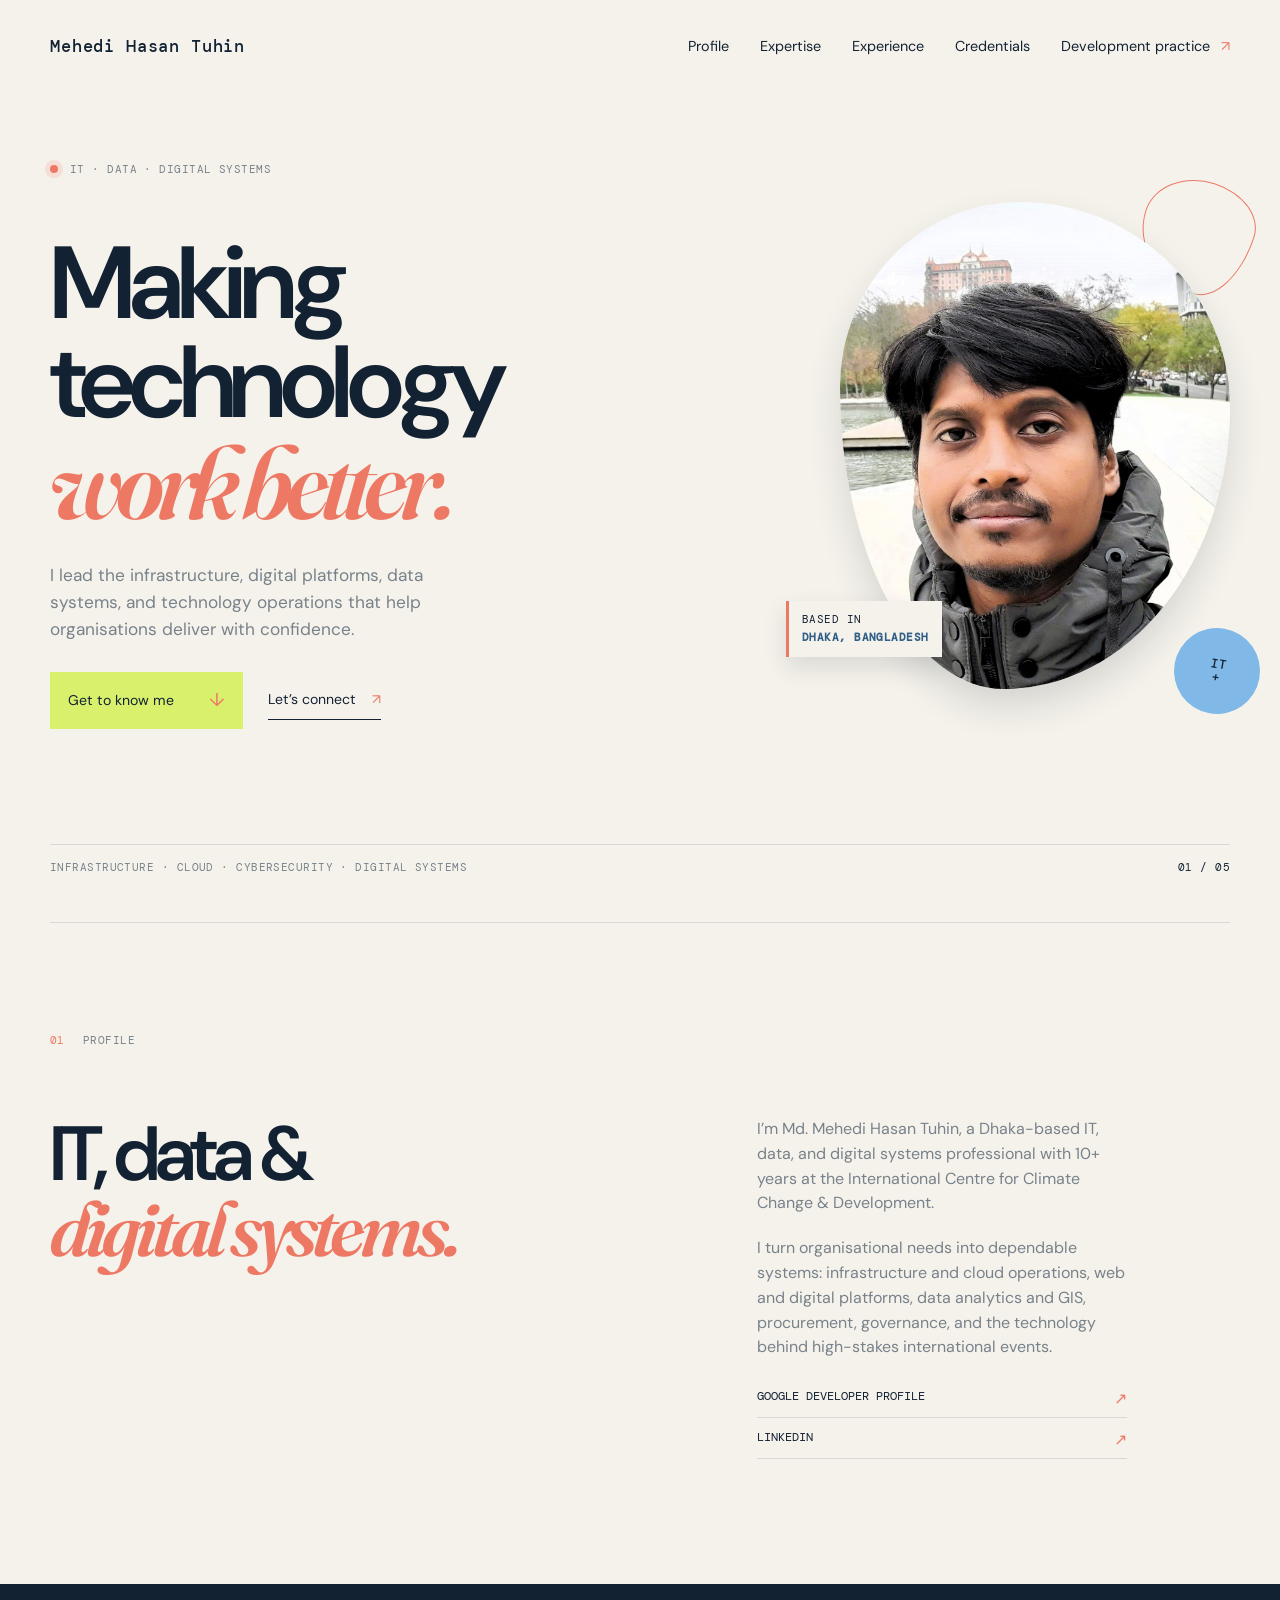
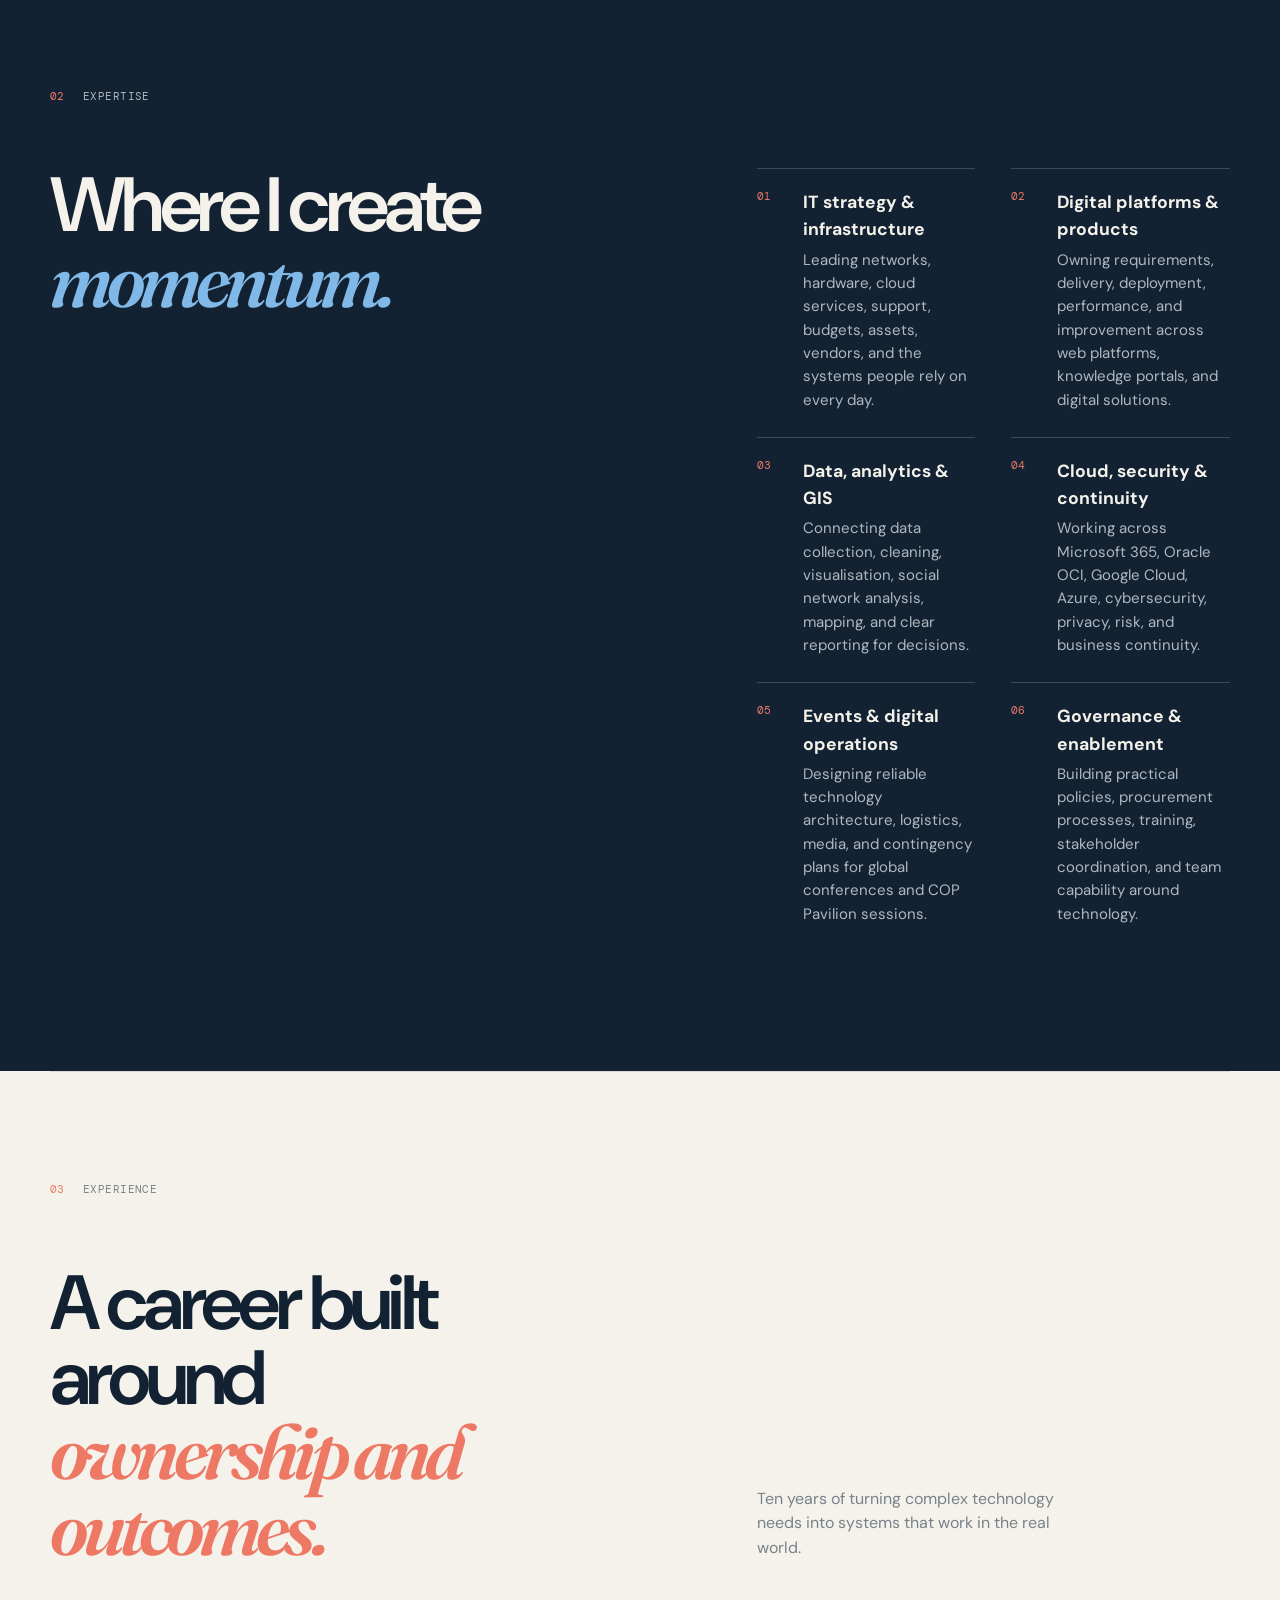
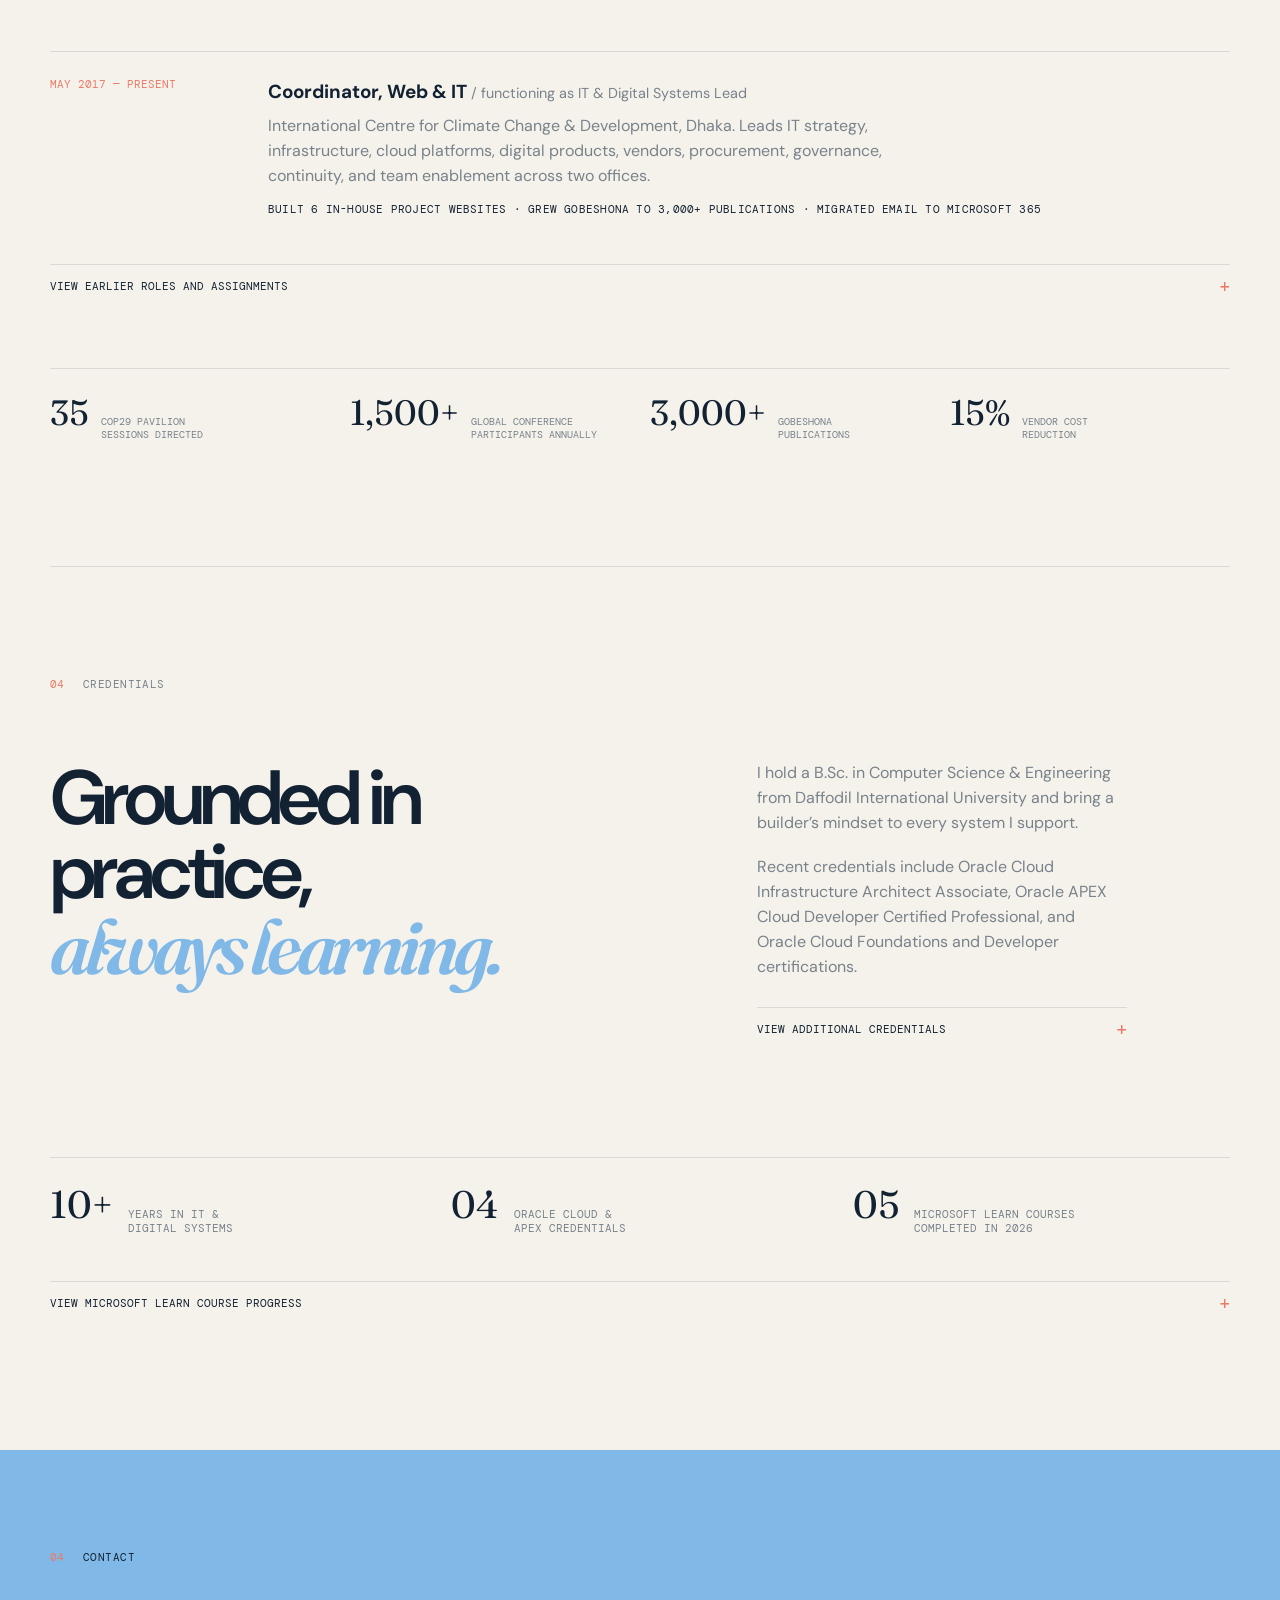
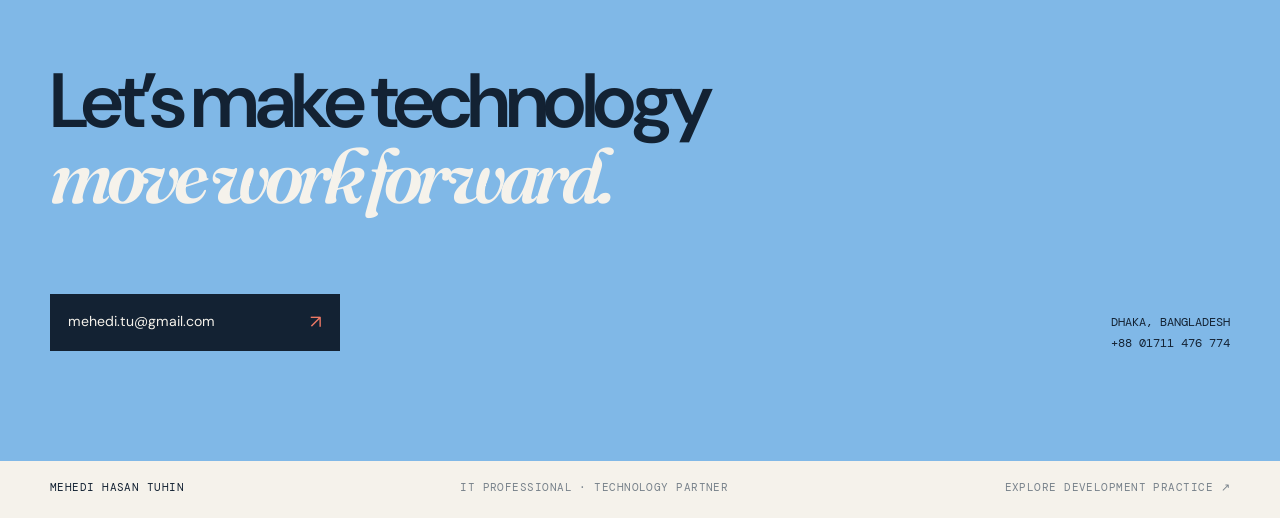
==== commit ccd92382: "update intro" ====
--- a/index.html
+++ b/index.html
@@ -23,7 +23,7 @@
 </head>
 <body>
   <header class="home-header">
-    <a class="home-brand" href="#top" aria-label="Mehedi Hasan Tuhin home">MHT<span>/</span></a>
+    <a class="home-brand" href="#top" aria-label="Mehedi Hasan Tuhin home">Mehedi Hasan Tuhin</a>
     <button class="home-menu" type="button" aria-expanded="false" aria-controls="home-nav"><span>Menu</span><i aria-hidden="true"></i></button>
     <nav class="home-nav" id="home-nav" aria-label="Primary navigation">
       <a href="#profile">Profile</a>
@@ -116,7 +116,7 @@
     </section>
   </main>
 
-  <footer class="home-footer home-shell"><span>MHT/</span><span>IT professional · technology partner</span><a href="dev/">Explore development practice ↗</a></footer>
+  <footer class="home-footer home-shell"><span>Mehedi Hasan Tuhin</span><span>IT professional · technology partner</span><a href="dev/">Explore development practice ↗</a></footer>
   <script src="js/home.js"></script>
 </body>
 </html>
